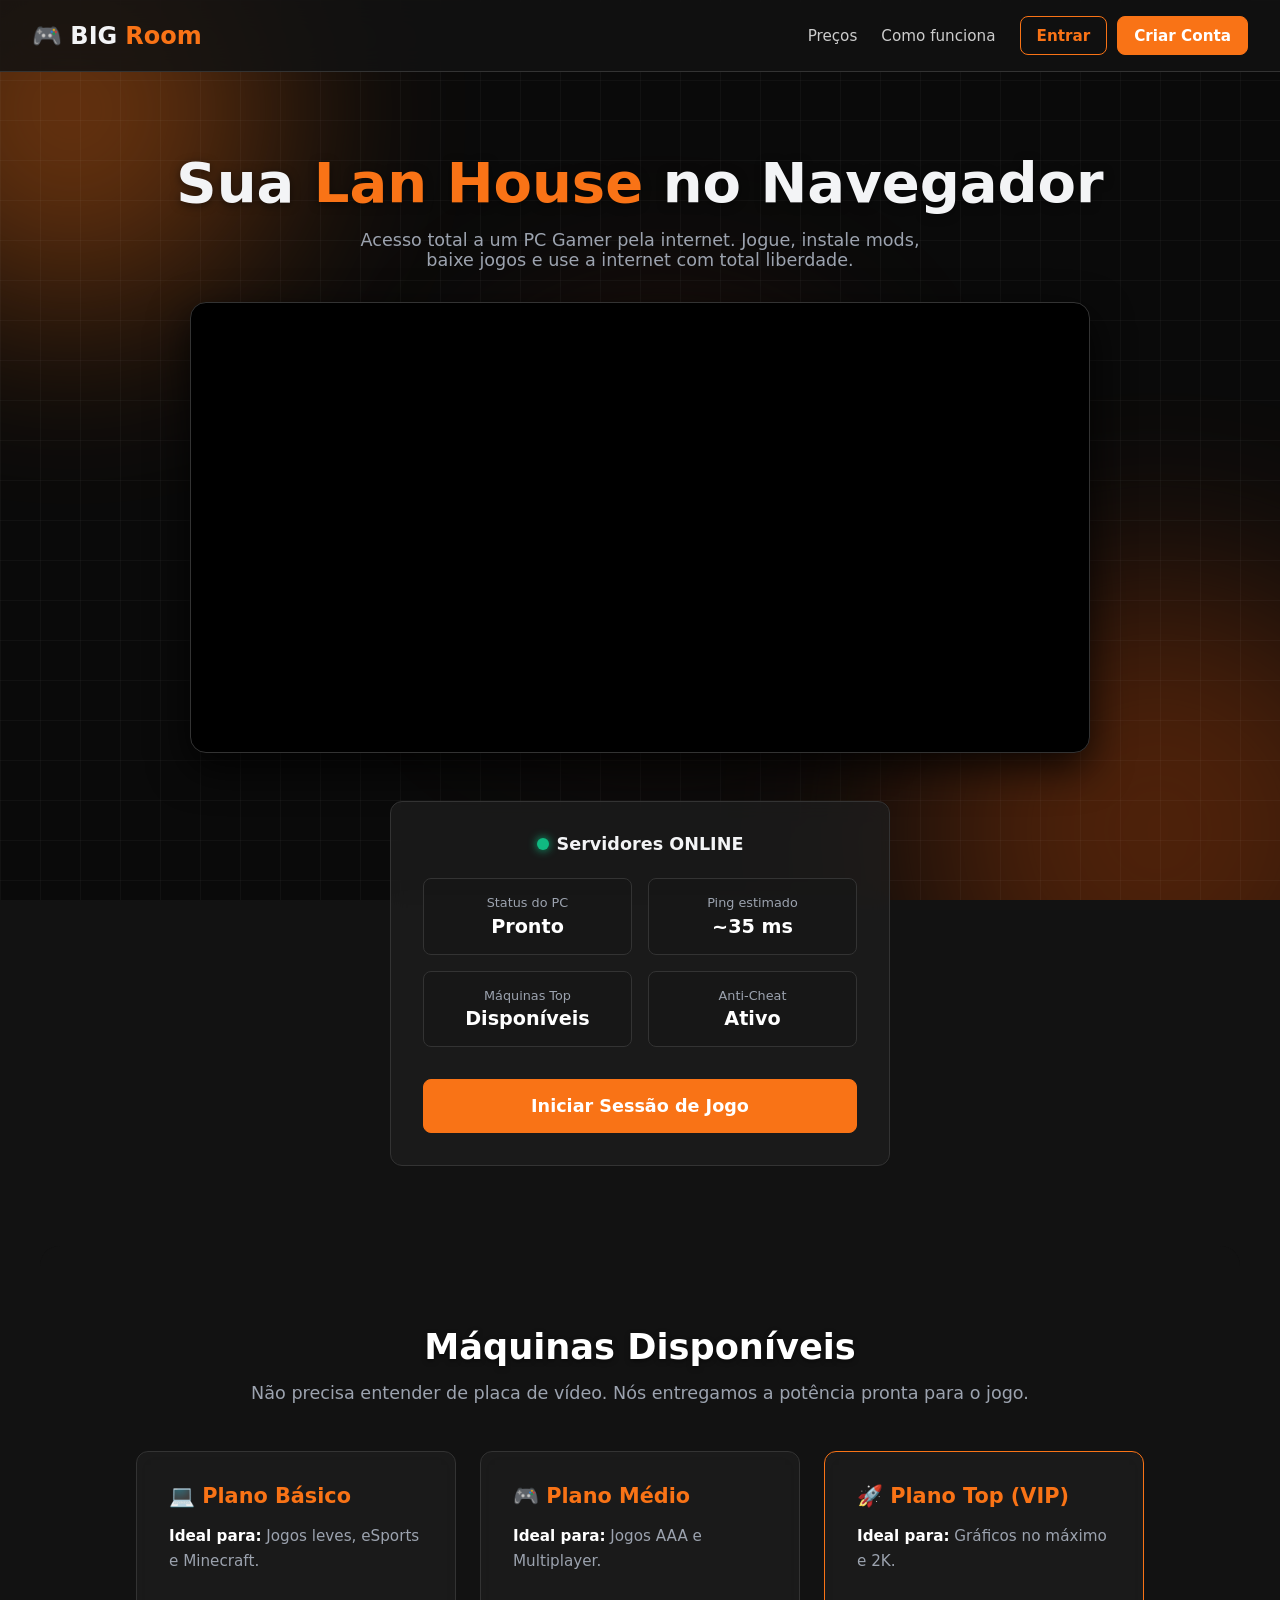
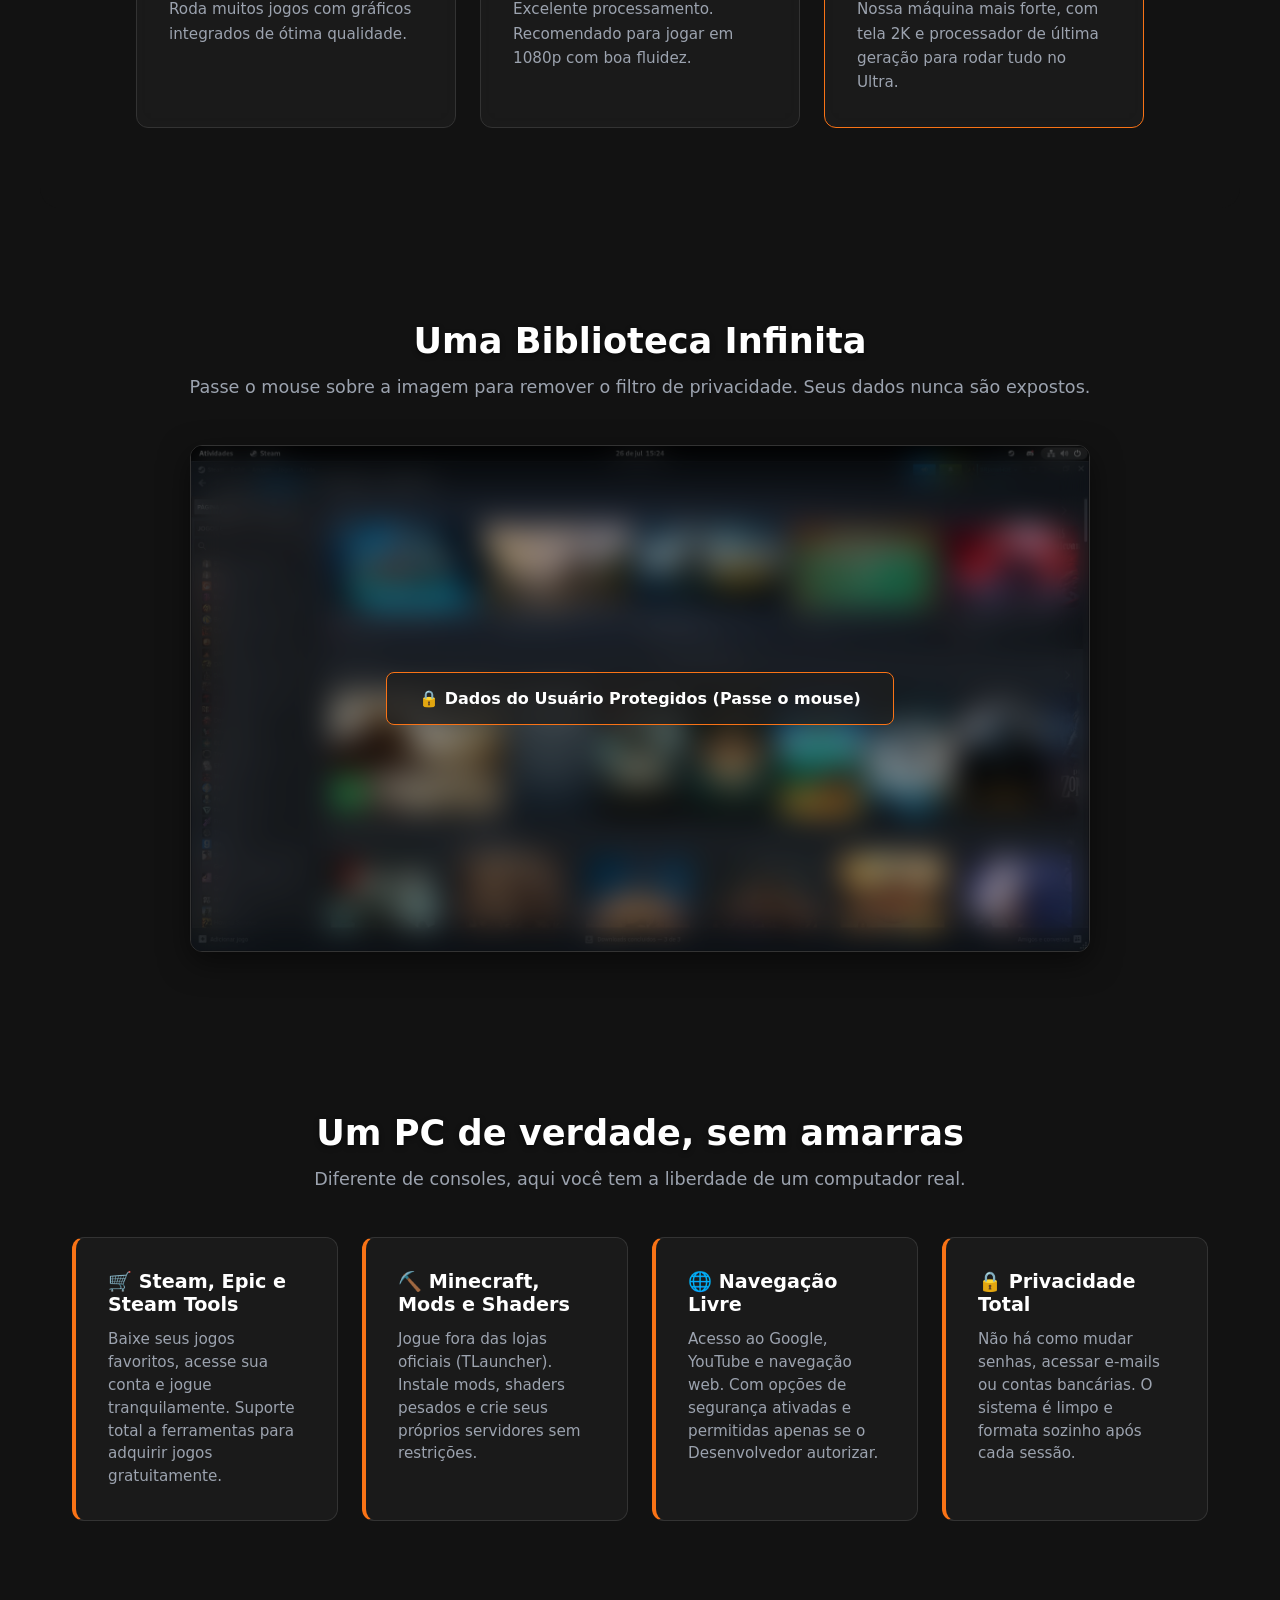
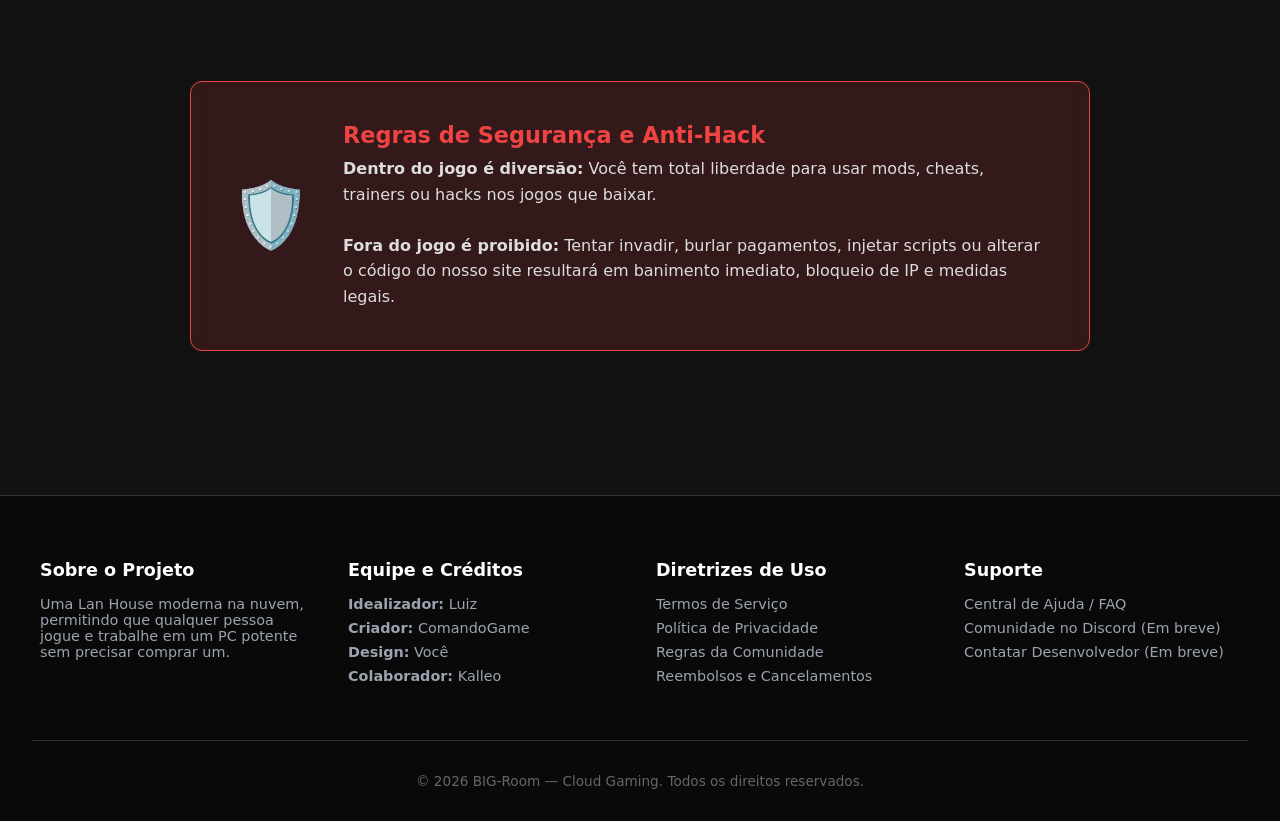
==== index.html @ e5b353c6 "Update fingerprint script and improve comments Updated the public key in the fingerprint script and " ====
<!DOCTYPE html>
<html lang="pt-BR">
<head>
  <meta charset="UTF-8" />
  <meta name="viewport" content="width=device-width, initial-scale=1.0" />
  <title>BIG-Room — Sua Lan House na Nuvem</title>
  <link rel="stylesheet" href="style.css" />
  
  <!-- SCRIPT DO FINGERPRINT (COLE SUA PUBLIC KEY AQUI) -->
  <script>
    const fpPromise = import('https://fpjscdn.net/v4/M9iggYeksMpBeVbRCwPX')
      .then(Fingerprint => Fingerprint.start());

    async function obterVisitorId() {
      try {
        const fp = await fpPromise;
        const result = await fp.get();
        return result.visitor_id;
      } catch (error) {
        return "Desconhecido";
      }
    }
  </script>
  
  <style>
    .hero { text-align: center; padding: 5rem 2rem 3rem; }
    .hero h1 { font-size: 3.5rem; margin-bottom: 1rem; line-height: 1.1; text-shadow: 0 2px 10px rgba(0,0,0,0.5); }
    .hero h1 span { color: var(--laranja); }
    .hero p { color: var(--texto-fraco); margin-bottom: 2rem; font-size: 1.1rem; max-width: 600px; margin-inline: auto; }
    .video-showcase { max-width: 900px; margin: 0 auto 3rem; border-radius: 16px; overflow: hidden; border: 1px solid var(--borda); box-shadow: 0 15px 40px rgba(0,0,0,0.8); position: relative; background: #000; }
    .video-showcase video { width: 100%; display: block; object-fit: cover; }
    .status-card { padding: 2rem; max-width: 500px; margin: 0 auto; }
    .status-row { display: flex; align-items: center; gap: .5rem; margin-bottom: 1.5rem; justify-content: center; font-size: 1.1rem; }
    .dot { width: 12px; height: 12px; border-radius: 50%; background: var(--verde); box-shadow: 0 0 10px var(--verde); animation: pulse 1.5s infinite; }
    @keyframes pulse { 0%,100% { opacity: 1; } 50% { opacity: .5; } }
    .status-grid { display: grid; grid-template-columns: 1fr 1fr; gap: 1rem; margin-bottom: 2rem; }
    .status-grid > div { background: rgba(22, 22, 22, 0.7); padding: 1rem; border-radius: 8px; text-align: center; border: 1px solid var(--borda); }
    .status-grid span { display: block; font-size: .8rem; color: var(--texto-fraco); margin-bottom: .3rem; }
    .status-grid strong { font-size: 1.2rem; color: #fff; }
    .status-card .btn-primary { width: 100%; padding: 1rem; font-size: 1.1rem; }
    .pcs-grid { display: flex; gap: 1.5rem; justify-content: center; flex-wrap: wrap; }
    .pc-card { padding: 2rem; width: 320px; text-align: left; transition: 0.3s; }
    .pc-card:hover { border-color: var(--laranja) !important; transform: translateY(-5px); }
    .pc-card h3 { color: var(--laranja); margin-bottom: 1rem; font-size: 1.3rem; }
    .pc-card p { font-size: 0.95rem; color: var(--texto-fraco); line-height: 1.6; }
    .pc-card strong { color: #fff; }
    .image-container { position: relative; max-width: 900px; margin: 0 auto; border-radius: 12px; overflow: hidden; border: 1px solid var(--borda); background: #000; box-shadow: 0 10px 30px rgba(0,0,0,0.5); }
    .image-container img { width: 100%; display: block; object-fit: cover; }
    .censor-blur { position: absolute; top: 0; left: 0; width: 100%; height: 100%; backdrop-filter: blur(15px); background: rgba(0,0,0,0.4); display: flex; align-items: center; justify-content: center; transition: 0.3s; cursor: crosshair; }
    .censor-blur:hover { backdrop-filter: blur(0px); background: rgba(0,0,0,0); opacity: 0; }
    .censor-text { background: var(--bg-card); padding: 1rem 2rem; border-radius: 8px; border: 1px solid var(--laranja); font-weight: bold; color: #fff; }
    .features-list { display: grid; grid-template-columns: repeat(auto-fit, minmax(250px, 1fr)); gap: 1.5rem; text-align: left; }
    .feature-item { padding: 2rem; border-left: 4px solid var(--laranja) !important; transition: 0.3s; }
    .feature-item:hover { background: rgba(45, 45, 45, 0.9) !important; transform: scale(1.02); }
    .feature-item h4 { margin-bottom: 0.8rem; color: #fff; font-size: 1.2rem; }
    .feature-item p { font-size: 0.95rem; color: var(--texto-fraco); line-height: 1.5; }
    .seguranca-box { background: rgba(239, 68, 68, 0.15) !important; border: 1px solid var(--vermelho) !important; padding: 2.5rem; max-width: 900px; margin: 0 auto; display: flex; align-items: center; gap: 2rem; text-align: left; }
    .seguranca-box h3 { color: var(--vermelho); margin-bottom: 0.5rem; font-size: 1.4rem; }
    .seguranca-box p { color: #ddd; font-size: 1rem; line-height: 1.6; }
    .tela-banido { position: fixed; inset: 0; background: #7f1d1d; z-index: 9999; display: none; flex-direction: column; align-items: center; justify-content: center; text-align: center; padding: 2rem; }
    .tela-banido h1 { font-size: 4rem; color: #fff; margin-bottom: 1rem; text-transform: uppercase; letter-spacing: 5px; }
    .tela-banido p { font-size: 1.2rem; color: #fca5a5; max-width: 600px; line-height: 1.6; }
    .btn-nav-login { background: transparent; border: 1px solid var(--laranja); color: var(--laranja); padding: 0.6rem 1rem; border-radius: 8px; font-weight: 600; cursor: pointer; transition: 0.2s; margin-right: 10px; font-size: 0.95rem; }
    .btn-nav-login:hover { background: rgba(249, 115, 22, 0.1); }
    .btn-nav-cadastro { background: var(--laranja); border: 1px solid var(--laranja); color: #fff; padding: 0.6rem 1rem; border-radius: 8px; font-weight: 600; cursor: pointer; transition: 0.2s; font-size: 0.95rem; }
    .btn-nav-cadastro:hover { background: #ea580c; }
    body { user-select: none; -webkit-user-drag: none; }
  </style>
</head>
<body>

  <div class="tela-banido" id="telaBanido">
      <h1>🚫 ACESSO NEGADO</h1>
      <p>Sua conta foi permanentemente suspensa por violar os Termos de Serviço do BIG-Room.</p>
      <p style="margin-top: 1rem; font-size: 0.9rem;">Seu endereço IP e Dispositivo foram registrados.</p>
  </div>

  <div class="bg-animation">
    <div class="orb orb-1"></div><div class="orb orb-2"></div><div class="orb orb-3"></div><div class="grid-overlay"></div>
  </div>

  <header class="navbar">
    <a href="index.html" class="logo">🎮 BIG<span>Room</span></a>
    <nav>
      <a href="precos.html">Preços</a>
      <a href="como-funciona.html">Como funciona</a>
      <div class="user-area">
        <div class="saldo" id="saldoDisplay" style="display: none;">Saldo: <strong>R$ 0,00</strong></div>
        <div id="botoesDeslogado" style="display: flex;">
          <button class="btn-nav-login" onclick="abrirModal('login')">Entrar</button>
          <button class="btn-nav-cadastro" onclick="abrirModal('cadastro')">Criar Conta</button>
        </div>
        <div id="perfilLogado" style="display:none; align-items:center; gap:10px;">
          <span style="color:var(--laranja); font-weight:bold;" id="nomeUsuario"></span>
          <button class="btn-outline" style="padding: 0.4rem 0.8rem; font-size: 0.8rem;" onclick="sair()">Sair</button>
        </div>
      </div>
    </nav>
  </header>

  <section class="hero">
    <h1>Sua <span>Lan House</span> no Navegador</h1>
    <p>Acesso total a um PC Gamer pela internet. Jogue, instale mods, baixe jogos e use a internet com total liberdade.</p>
    <div class="video-showcase">
      <video src="games_showcase_final.mp4" autoplay loop muted playsinline></video>
    </div>
    <div class="status-card">
      <div class="status-row"><span class="dot"></span><strong>Servidores ONLINE</strong></div>
      <div class="status-grid">
        <div><span>Status do PC</span><strong>Pronto</strong></div>
        <div><span>Ping estimado</span><strong>~35 ms</strong></div>
        <div><span>Máquinas Top</span><strong>Disponíveis</strong></div>
        <div><span>Anti-Cheat</span><strong>Ativo</strong></div>
      </div>
      <button class="btn-primary" onclick="window.location.href='precos.html'">Iniciar Sessão de Jogo</button>
    </div>
  </section>

  <section class="section" style="background: rgba(22, 22, 22, 0.4); border-radius: 20px; margin: 2rem auto; backdrop-filter: blur(5px);">
    <h2>Máquinas Disponíveis</h2>
    <p class="sub">Não precisa entender de placa de vídeo. Nós entregamos a potência pronta para o jogo.</p>
    <div class="pcs-grid">
      <div class="pc-card"><h3>💻 Plano Básico</h3><p><strong>Ideal para:</strong> Jogos leves, eSports e Minecraft.<br><br>Roda muitos jogos com gráficos integrados de ótima qualidade.</p></div>
      <div class="pc-card"><h3>🎮 Plano Médio</h3><p><strong>Ideal para:</strong> Jogos AAA e Multiplayer.<br><br>Excelente processamento. Recomendado para jogar em 1080p com boa fluidez.</p></div>
      <div class="pc-card" style="border-color: var(--laranja);"><h3>🚀 Plano Top (VIP)</h3><p><strong>Ideal para:</strong> Gráficos no máximo e 2K.<br><br>Nossa máquina mais forte, com tela 2K e processador de última geração para rodar tudo no Ultra.</p></div>
    </div>
  </section>

  <section class="section">
    <h2>Uma Biblioteca Infinita</h2>
    <p class="sub">Passe o mouse sobre a imagem para remover o filtro de privacidade. Seus dados nunca são expostos.</p>
    <div class="image-container">
      <img src="steam-jogos.jpg" alt="Biblioteca de Jogos">
      <div class="censor-blur"><div class="censor-text">🔒 Dados do Usuário Protegidos (Passe o mouse)</div></div>
    </div>
  </section>

  <section class="section">
    <h2>Um PC de verdade, sem amarras</h2>
    <p class="sub">Diferente de consoles, aqui você tem a liberdade de um computador real.</p>
    <div class="features-list">
      <div class="feature-item"><h4>🛒 Steam, Epic e Steam Tools</h4><p>Baixe seus jogos favoritos, acesse sua conta e jogue tranquilamente. Suporte total a ferramentas para adquirir jogos gratuitamente.</p></div>
      <div class="feature-item"><h4>⛏️ Minecraft, Mods e Shaders</h4><p>Jogue fora das lojas oficiais (TLauncher). Instale mods, shaders pesados e crie seus próprios servidores sem restrições.</p></div>
      <div class="feature-item"><h4>🌐 Navegação Livre</h4><p>Acesso ao Google, YouTube e navegação web. Com opções de segurança ativadas e permitidas apenas se o Desenvolvedor autorizar.</p></div>
      <div class="feature-item"><h4>🔒 Privacidade Total</h4><p>Não há como mudar senhas, acessar e-mails ou contas bancárias. O sistema é limpo e formata sozinho após cada sessão.</p></div>
    </div>
  </section>

  <section class="section">
    <div class="seguranca-box">
      <div style="font-size: 4rem;">🛡️</div>
      <div>
        <h3>Regras de Segurança e Anti-Hack</h3>
        <p><strong>Dentro do jogo é diversão:</strong> Você tem total liberdade para usar mods, cheats, trainers ou hacks nos jogos que baixar.<br><br><strong>Fora do jogo é proibido:</strong> Tentar invadir, burlar pagamentos, injetar scripts ou alterar o código do nosso site resultará em banimento imediato, bloqueio de IP e medidas legais.</p>
      </div>
    </div>
  </section>

  <footer>
    <div class="footer-grid">
      <div class="footer-col"><h4>Sobre o Projeto</h4><p>Uma Lan House moderna na nuvem, permitindo que qualquer pessoa jogue e trabalhe em um PC potente sem precisar comprar um.</p></div>
      <div class="footer-col"><h4>Equipe e Créditos</h4><p><strong>Idealizador:</strong> Luiz</p><p><strong>Criador:</strong> ComandoGame</p><p><strong>Design:</strong> Você</p><p><strong>Colaborador:</strong> Kalleo</p></div>
      <div class="footer-col"><h4>Diretrizes de Uso</h4><a href="termos.html">Termos de Serviço</a><a href="privacidade.html">Política de Privacidade</a><a href="regras.html">Regras da Comunidade</a><a href="reembolsos.html">Reembolsos e Cancelamentos</a></div>
      <div class="footer-col"><h4>Suporte</h4><a href="suporte.html">Central de Ajuda / FAQ</a><a href="#">Comunidade no Discord (Em breve)</a><a href="#">Contatar Desenvolvedor (Em breve)</a></div>
    </div>
    <div class="footer-bottom">© 2026 BIG-Room — Cloud Gaming. Todos os direitos reservados.</div>
  </footer>

  <div class="modal-bg" id="modalBg">
    <div class="modal">
      <button class="fechar" onclick="fecharModal()">✕</button>
      <h3 id="modalTitulo">Entrar</h3>
      <p id="modalSubtitulo">Acesse sua conta para continuar.</p>
      <form onsubmit="fazerLogin(event)">
        <input type="text" id="inpNome" placeholder="Seu nome / Nick" style="display: none;" />
        <input type="email" id="inpEmail" placeholder="E-mail (Gmail, Hotmail...)" required />
        <input type="password" id="inpSenha" placeholder="Senha" required />
        <button type="submit" class="btn-primary" id="btnSubmitLogin" style="width:100%; margin-top: 1rem; display: flex; justify-content: center; align-items: center; gap: 10px;">
          <span id="btnLoginText">Entrar</span>
        </button>
      </form>
    </div>
  </div>

  <script>
    // --- PROTEÇÃO CONTRA CURIOSOS ---
    document.addEventListener('contextmenu', event => event.preventDefault());
    document.onkeydown = function(e) {
        if(e.keyCode == 123) return false; 
        if(e.ctrlKey && e.shiftKey && e.keyCode == 'I'.charCodeAt(0)) return false; 
        if(e.ctrlKey && e.shiftKey && e.keyCode == 'C'.charCodeAt(0)) return false; 
        if(e.ctrlKey && e.shiftKey && e.keyCode == 'J'.charCodeAt(0)) return false; 
        if(e.ctrlKey && e.keyCode == 'U'.charCodeAt(0)) return false; 
    };

    const API_URL = 'https://big-room-servidor.onrender.com';
    let modoModal = 'login';

    async function sincronizarSaldo() {
        const id = localStorage.getItem('bigroom_usuario_id');
        if (!id) return;
        try {
            const response = await fetch(`${API_URL}/api/saldo/${id}`);
            if (response.status === 403) {
                localStorage.clear();
                document.body.innerHTML = ''; 
                document.getElementById('telaBanido').style.display = 'flex';
                return;
            }
            if (response.ok) {
                const data = await response.json();
                localStorage.setItem('bigroom_saldo', data.saldo);
                localStorage.setItem('bigroom_tempo_restante', data.tempo_restante);
                atualizarInterface();
            }
        } catch (error) { }
    }

    window.onload = () => {
        fetch(`${API_URL}/api/saldo/1`).catch(()=>{}); 
        sincronizarSaldo();
        setInterval(sincronizarSaldo, 5000);
    }

    function abrirModal(modo) {
        modoModal = modo;
        document.getElementById('modalBg').classList.add('ativo');
        if (modo === 'cadastro') {
            document.getElementById('modalTitulo').innerText = "Criar Conta";
            document.getElementById('modalSubtitulo').innerText = "Preencha seus dados para começar.";
            document.getElementById('inpNome').style.display = 'block';
            document.getElementById('inpNome').required = true;
            document.getElementById('btnLoginText').innerText = "Cadastrar";
        } else {
            document.getElementById('modalTitulo').innerText = "Entrar";
            document.getElementById('modalSubtitulo').innerText = "Acesse sua conta para continuar.";
            document.getElementById('inpNome').style.display = 'none';
            document.getElementById('inpNome').required = false;
            document.getElementById('btnLoginText').innerText = "Entrar";
        }
    }

    function fecharModal() { document.getElementById('modalBg').classList.remove('ativo'); }
    
    async function fazerLogin(e) {
      e.preventDefault();
      const btn = document.getElementById('btnSubmitLogin');
      const btnText = document.getElementById('btnLoginText');
      btn.disabled = true;
      btnText.innerText = "Verificando segurança...";
      
      const nome = document.getElementById('inpNome').value;
      const email = document.getElementById('inpEmail').value;
      const senha = document.getElementById('inpSenha').value;
      
      // Pega o Visitor ID do dispositivo
      const visitorId = await obterVisitorId();

      try {
        let url = modoModal === 'cadastro' ? '/api/cadastro' : '/api/login';
        let bodyData = modoModal === 'cadastro' 
            ? { nome, email, senha, visitorId } 
            : { email, senha, visitorId };

        let response = await fetch(`${API_URL}${url}`, {
            method: 'POST',
            headers: { 'Content-Type': 'application/json' },
            body: JSON.stringify(bodyData)
        });

        let data = await response.json();

        if (response.ok) {
            alert(data.mensagem + " Bem-vindo(a)!");
            localStorage.setItem('bigroom_usuario_id', data.usuario.id);
            localStorage.setItem('bigroom_usuario', data.usuario.nome);
            localStorage.setItem('bigroom_codigo_conta', data.usuario.codigo_conta || '');
            localStorage.setItem('bigroom_saldo', data.usuario.saldo);
            localStorage.setItem('bigroom_tempo_restante', data.usuario.tempo_restante || 0);
            
            atualizarInterface(); 
            fecharModal();
        } else {
            alert("Erro: " + data.erro);
        }
      } catch (error) {
        alert("O servidor demorou muito para responder. Recarregue a página.");
      } finally {
        btn.disabled = false;
        btnText.innerText = modoModal === 'cadastro' ? "Cadastrar" : "Entrar";
      }
    }

    function sair() {
      localStorage.clear();
      atualizarInterface();
    }

    function atualizarInterface() {
      const nome = localStorage.getItem('bigroom_usuario');
      const saldo = parseFloat(localStorage.getItem('bigroom_saldo') || '0');
      
      if (nome) {
        document.getElementById('botoesDeslogado').style.display = 'none';
        document.getElementById('perfilLogado').style.display = 'flex';
        document.getElementById('saldoDisplay').style.display = 'block';
        document.getElementById('nomeUsuario').innerText = nome;
        document.getElementById('saldoDisplay').innerHTML = `Saldo: <strong>R$ ${saldo.toFixed(2)}</strong>`;
      } else {
        document.getElementById('botoesDeslogado').style.display = 'flex';
        document.getElementById('perfilLogado').style.display = 'none';
        document.getElementById('saldoDisplay').style.display = 'none';
      }
    }

    atualizarInterface();
  </script>
</body>
</html>
---- style.css ----
* { margin: 0; padding: 0; box-sizing: border-box; font-family: system-ui, sans-serif; }
:root {
  --laranja: #f97316; --laranja-esc: #ea580c;
  --bg: #121212; --bg-card: rgba(30, 30, 30, 0.75);
  --borda: #333333; --texto: #f3f4f6; --texto-fraco: #9ca3af;
  --verde: #10b981; --vermelho: #ef4444;
}
body { background: var(--bg); color: var(--texto); overflow-x: hidden; position: relative; }

/* FUNDO ANIMADO */
.bg-animation { position: fixed; top: 0; left: 0; width: 100vw; height: 100vh; z-index: -1; overflow: hidden; background: #0a0a0a; pointer-events: none; }
.orb { position: absolute; border-radius: 50%; filter: blur(100px); opacity: 0.4; animation: float 20s infinite alternate ease-in-out; }
.orb-1 { background: #f97316; width: 400px; height: 400px; top: -10%; left: -10%; animation-duration: 25s; }
.orb-2 { background: #ea580c; width: 500px; height: 500px; bottom: -20%; right: -10%; animation-delay: -5s; animation-duration: 30s; opacity: 0.3; }
.orb-3 { background: #7c2d12; width: 300px; height: 300px; top: 40%; left: 40%; animation-duration: 22s; opacity: 0.5; }
@keyframes float { 0% { transform: translate(0, 0) scale(1); } 50% { transform: translate(50px, 30px) scale(1.1); } 100% { transform: translate(-30px, 60px) scale(0.9); } }
.grid-overlay { position: absolute; inset: 0; background-image: linear-gradient(rgba(255, 255, 255, 0.03) 1px, transparent 1px), linear-gradient(90deg, rgba(255, 255, 255, 0.03) 1px, transparent 1px); background-size: 40px 40px; }

/* NAVBAR E PERFIL */
.navbar { display: flex; justify-content: space-between; align-items: center; padding: 1rem 2rem; background: rgba(18,18,18,.85); position: sticky; top: 0; z-index: 50; backdrop-filter: blur(15px); border-bottom: 1px solid var(--borda); }
.logo { font-size: 1.5rem; font-weight: bold; text-decoration: none; color: var(--texto); display: flex; align-items: center; gap: 8px; }
.logo span { color: var(--laranja); }
.navbar nav { display: flex; align-items: center; gap: 1.5rem; }
.navbar nav a { color: #ccc; text-decoration: none; font-size: .95rem; transition: 0.2s; }
.navbar nav a:hover { color: var(--laranja); }
.user-area { display: flex; align-items: center; gap: 1rem; }
.saldo { background: rgba(45,45,45,0.9); padding: 0.4rem 0.8rem; border-radius: 6px; font-size: 0.9rem; border: 1px solid var(--borda); display: none; }
.saldo strong { color: var(--verde); }

/* BOTÕES */
.btn-primary, .btn-outline { padding: .6rem 1.2rem; border-radius: 8px; text-decoration: none; font-weight: 600; transition: .2s; cursor: pointer; border: 1px solid transparent; font-size: .95rem; }
.btn-primary { background: var(--laranja); color: #fff; border-color: var(--laranja); }
.btn-primary:hover { background: var(--laranja-esc); box-shadow: 0 0 15px rgba(249, 115, 22, 0.5); }
.btn-outline { border-color: var(--laranja); color: var(--laranja); background: transparent; backdrop-filter: blur(5px); }
.btn-outline:hover { background: var(--laranja); color: #fff; }

/* CLASSES GERAIS E GLASSMORPHISM */
.section { padding: 5rem 2rem; max-width: 1200px; margin: 0 auto; text-align: center; }
.section h2 { font-size: 2.2rem; margin-bottom: 1rem; color: #fff; text-shadow: 0 2px 5px rgba(0,0,0,0.5); }
.section p.sub { color: var(--texto-fraco); margin-bottom: 3rem; font-size: 1.1rem; }
.pc-card, .card, .feature-item, .status-card, .page-content, .modal, .seguranca-box, .resumo-box, .passo-item { background: var(--bg-card) !important; backdrop-filter: blur(10px); border: 1px solid var(--borda); border-radius: 12px; }

/* MODAL */
.modal-bg { display: none; position: fixed; inset: 0; background: rgba(0,0,0,.85); z-index: 100; align-items: center; justify-content: center; padding: 1rem; backdrop-filter: blur(5px); }
.modal-bg.ativo { display: flex; }
.modal { border: 1px solid var(--laranja) !important; padding: 2.5rem 2rem; width: 100%; max-width: 400px; position: relative; text-align: center; }
.modal h3 { margin-bottom: 0.5rem; font-size: 1.5rem; color: #fff; }
.modal p { color: var(--texto-fraco); margin-bottom: 1.5rem; font-size: 0.9rem; }
.modal input { width: 100%; padding: .8rem; margin-bottom: .8rem; border-radius: 8px; border: 1px solid var(--borda); background: rgba(22, 22, 22, 0.8); color: #fff; }
.modal input:focus { outline: none; border-color: var(--laranja); }
.fechar { position: absolute; top: 1rem; right: 1rem; background: none; border: none; color: #888; font-size: 1.2rem; cursor: pointer; }

/* FOOTER */
footer { background: rgba(10, 10, 10, 0.95); border-top: 1px solid var(--borda); padding: 4rem 2rem 2rem; margin-top: 4rem; backdrop-filter: blur(10px); }
.footer-grid { display: grid; grid-template-columns: repeat(auto-fit, minmax(200px, 1fr)); gap: 2rem; max-width: 1200px; margin: 0 auto; text-align: left; }
.footer-col h4 { color: #fff; margin-bottom: 1rem; font-size: 1.1rem; }
.footer-col p, .footer-col a { color: var(--texto-fraco); font-size: 0.9rem; text-decoration: none; display: block; margin-bottom: 0.5rem; transition: 0.2s; }
.footer-col a:hover { color: var(--laranja); }
.footer-bottom { text-align: center; margin-top: 3rem; padding-top: 2rem; border-top: 1px solid var(--borda); color: #666; font-size: 0.85rem; }

/* PÁGINAS DE TEXTO */
.page-content { max-width: 800px; margin: 4rem auto; padding: 3rem; line-height: 1.8; text-align: left; }
.page-content h1 { color: var(--laranja); margin-bottom: 2rem; text-align: center; font-size: 2.2rem; }
.page-content p, .page-content li { color: var(--texto-fraco); margin-bottom: 1rem; font-size: 1.05rem; }
.page-content strong { color: #fff; }
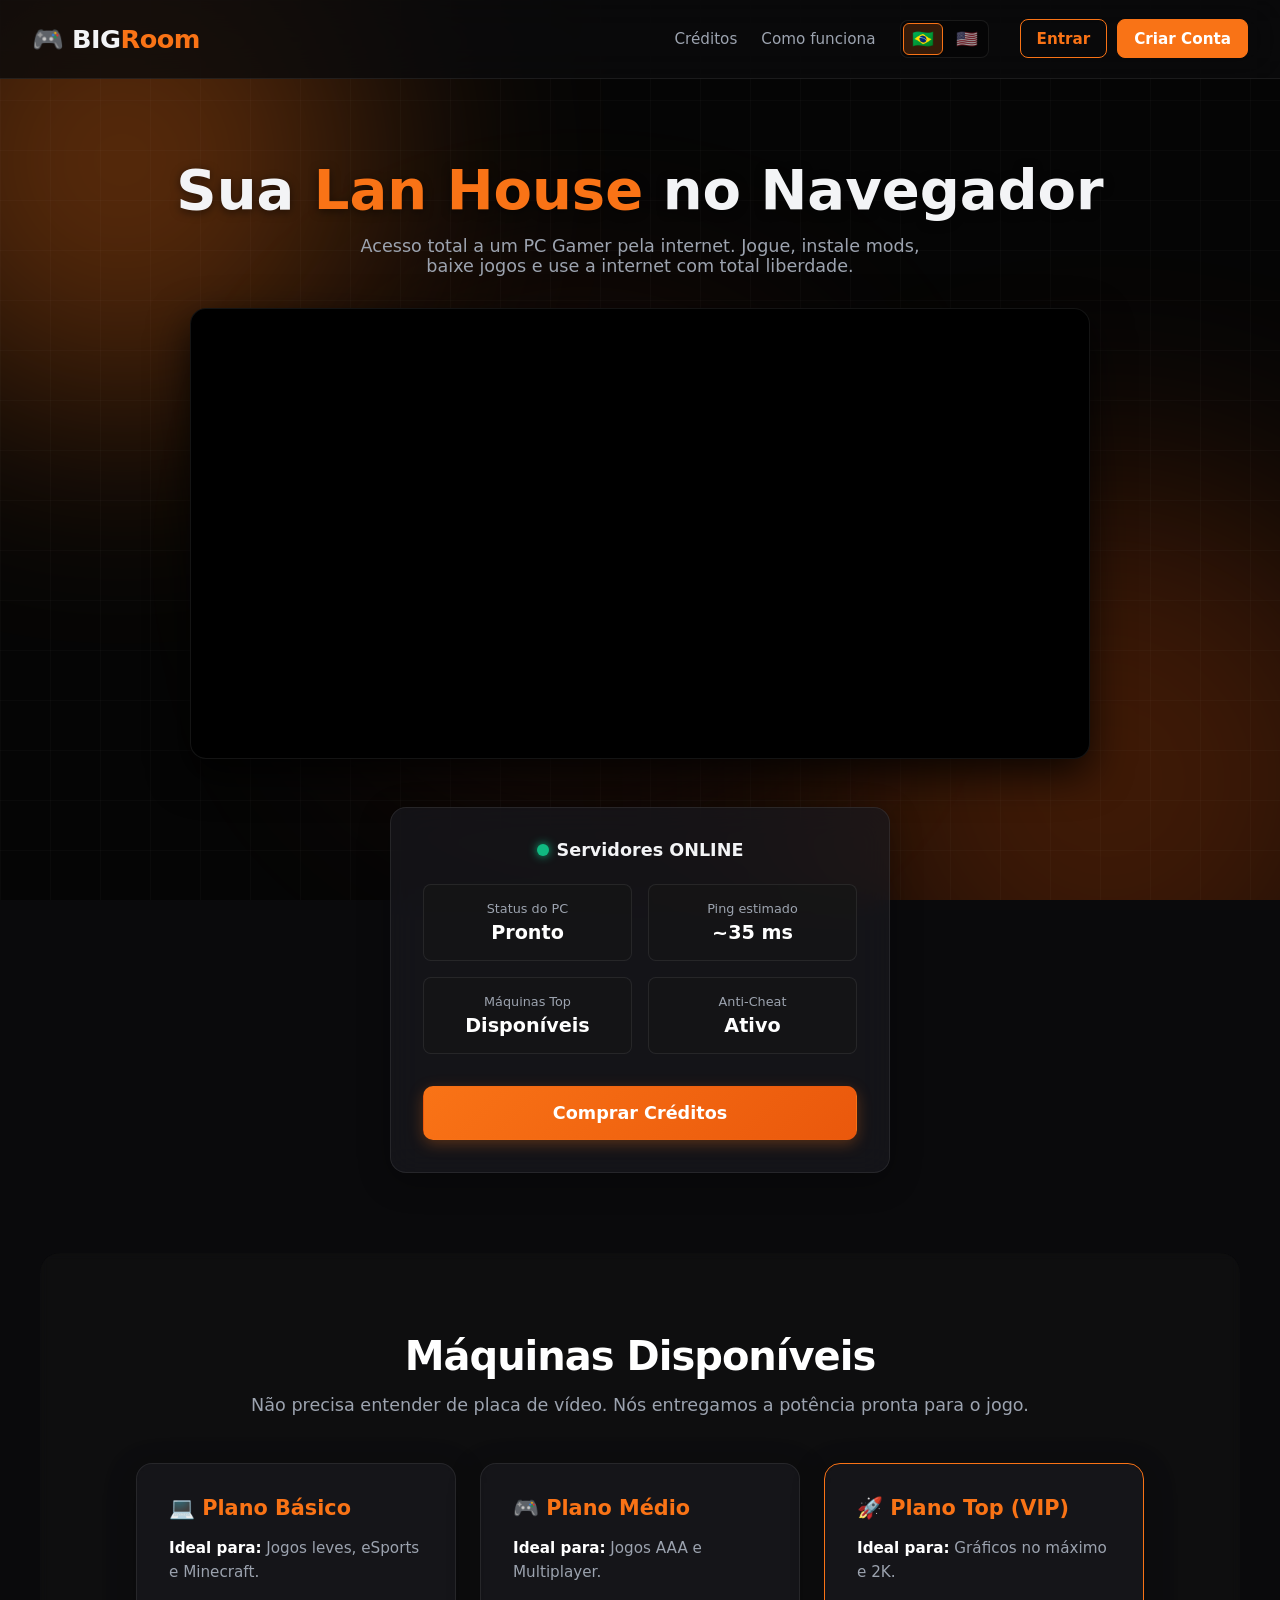
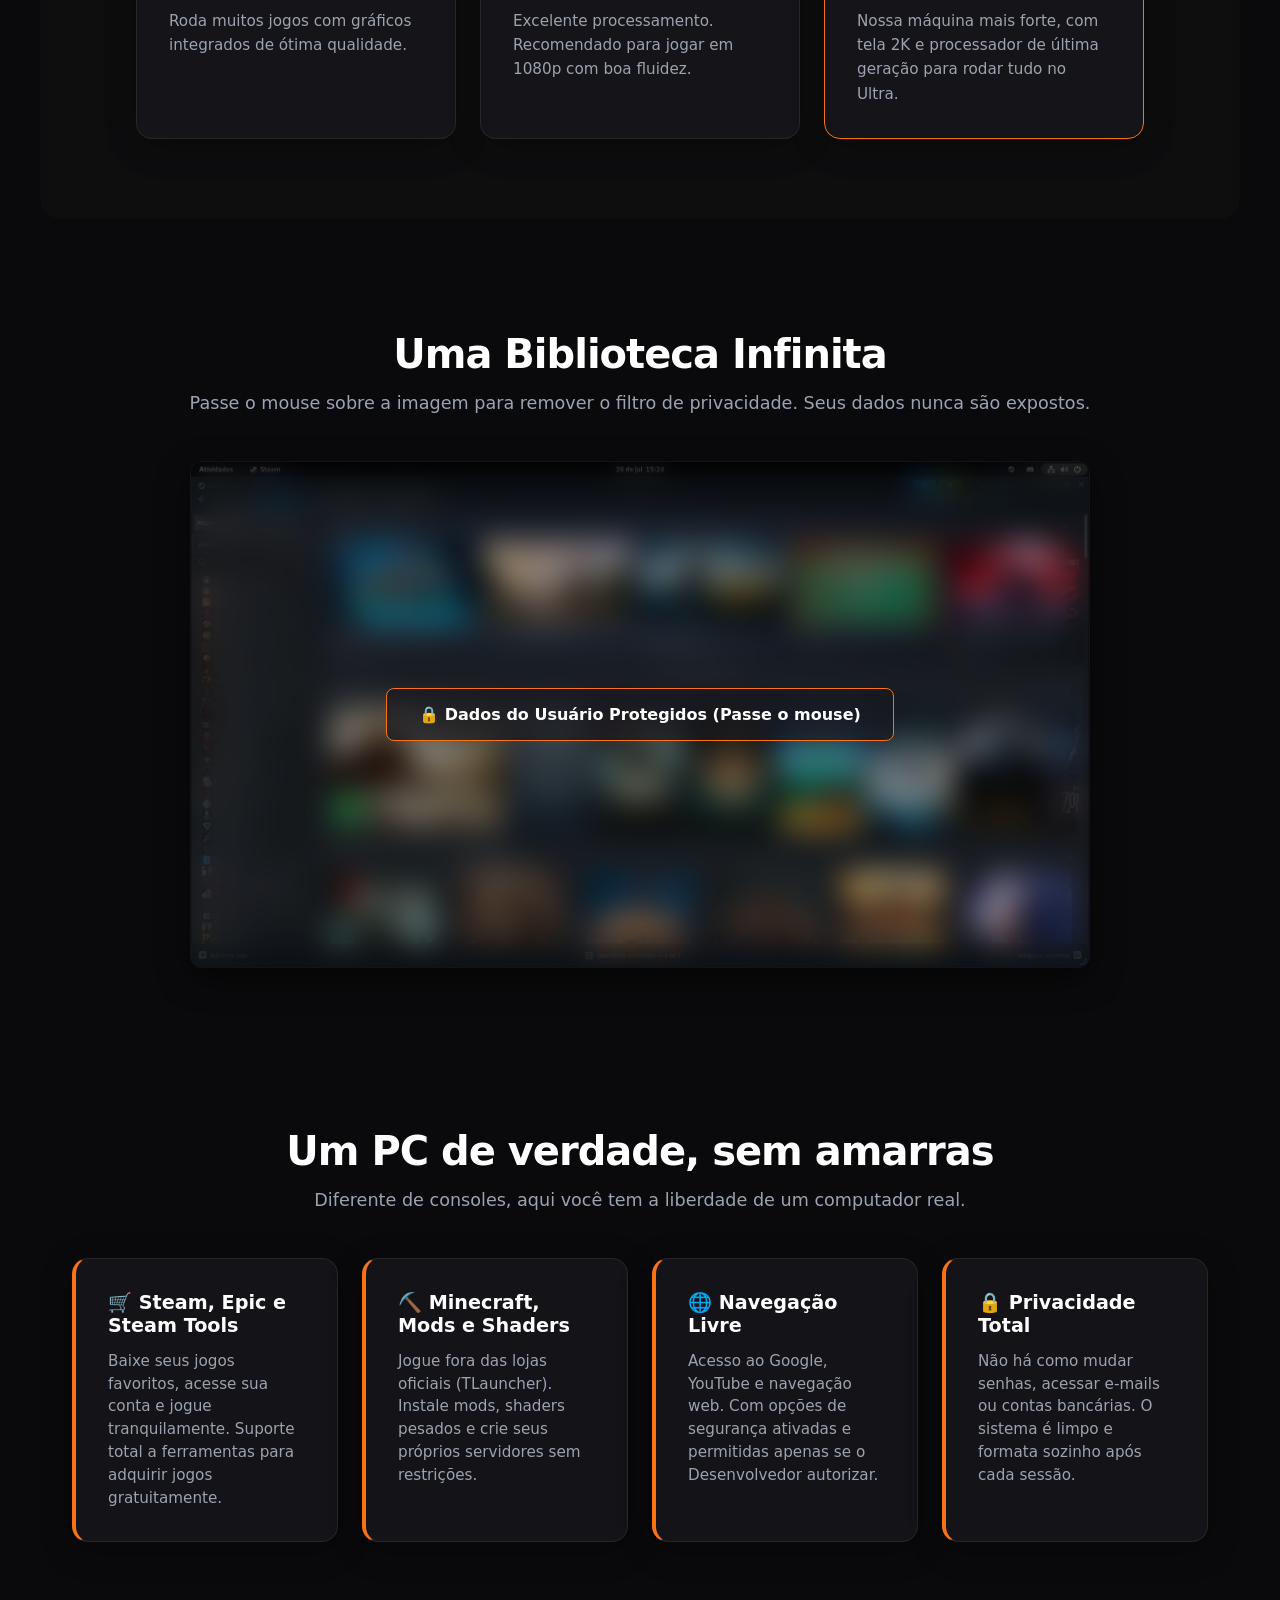
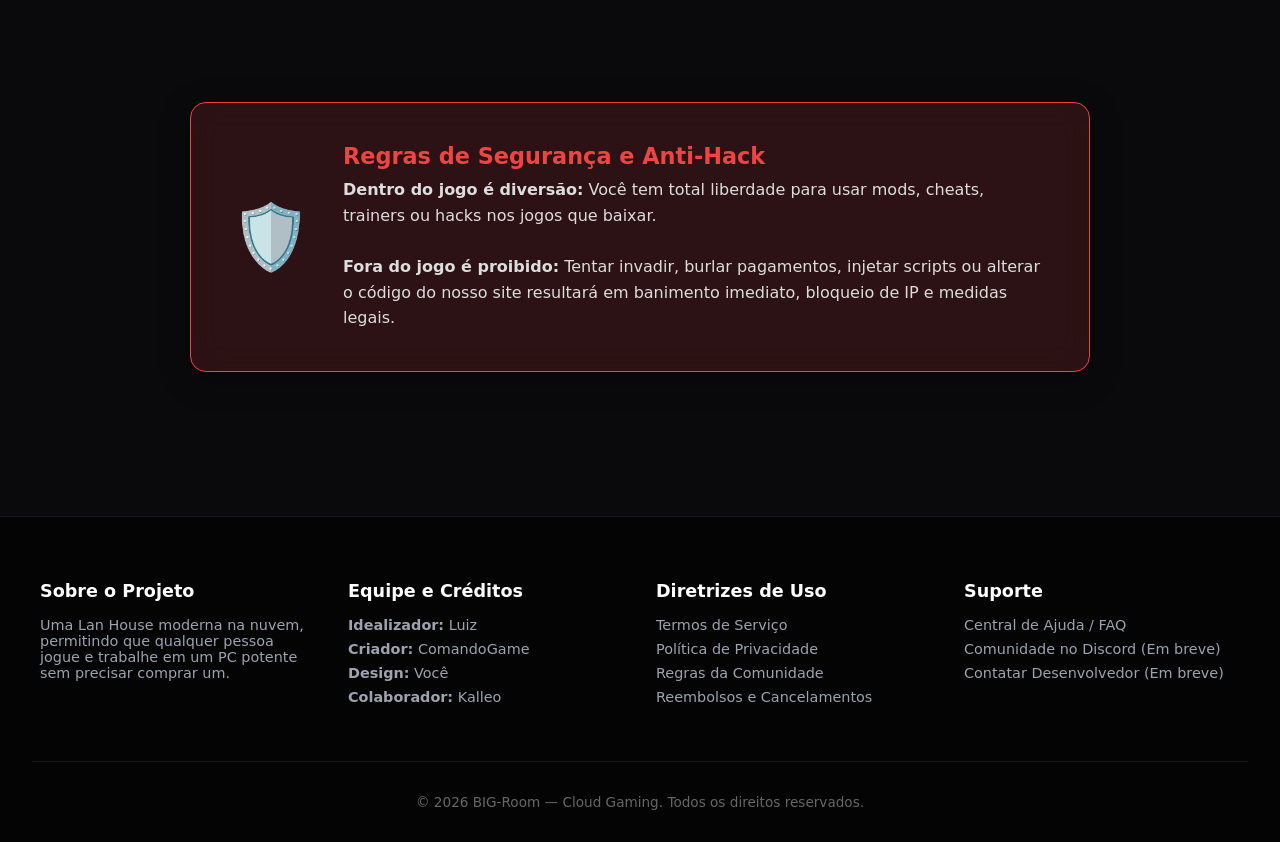
==== commit 4e672429: "Integrate Google Translate and modify fingerprint script Added Google Translate functionality and up" ====
--- a/index.html
+++ b/index.html
@@ -6,7 +6,7 @@
   <title>BIG-Room — Sua Lan House na Nuvem</title>
   <link rel="stylesheet" href="style.css" />
   
-  <!-- SCRIPT DO FINGERPRINT (COLE SUA PUBLIC KEY AQUI) -->
+  <!-- SCRIPT DO FINGERPRINT -->
   <script>
     const fpPromise = import('https://fpjscdn.net/v4/M9iggYeksMpBeVbRCwPX')
       .then(Fingerprint => Fingerprint.start());
@@ -21,6 +21,37 @@
       }
     }
   </script>
+
+  <!-- SCRIPT DO TRADUTOR DO GOOGLE (INVISÍVEL) -->
+  <div id="google_translate_element" style="display:none;"></div>
+  <script type="text/javascript">
+    function googleTranslateElementInit() {
+      new google.translate.TranslateElement({
+        pageLanguage: 'pt',
+        includedLanguages: 'en',
+        autoDisplay: false
+      }, 'google_translate_element');
+    }
+
+    function mudarIdioma(idioma) {
+      const select = document.querySelector('.goog-te-combo');
+      if (select) {
+        select.value = idioma;
+        select.dispatchEvent(new Event('change'));
+        // Salva a escolha no localStorage
+        localStorage.setItem('bigroom_lingua', idioma);
+      }
+    }
+
+    // Verifica se o usuário já tinha escolhido inglês antes de recarregar
+    window.onload = function() {
+      const linguaSalva = localStorage.getItem('bigroom_lingua');
+      if (linguaSalva) {
+        setTimeout(() => mudarIdioma(linguaSalva), 1000);
+      }
+    }
+  </script>
+  <script type="text/javascript" src="//translate.google.com/translate_a/element.js?cb=googleTranslateElementInit"></script>
   
   <style>
     .hero { text-align: center; padding: 5rem 2rem 3rem; }
@@ -65,6 +96,15 @@
     .btn-nav-cadastro { background: var(--laranja); border: 1px solid var(--laranja); color: #fff; padding: 0.6rem 1rem; border-radius: 8px; font-weight: 600; cursor: pointer; transition: 0.2s; font-size: 0.95rem; }
     .btn-nav-cadastro:hover { background: #ea580c; }
     body { user-select: none; -webkit-user-drag: none; }
+    
+    /* ESTILOS DO TRADUTOR */
+    .tradutor { display: flex; align-items: center; gap: 5px; margin-right: 15px; border: 1px solid var(--borda); border-radius: 8px; padding: 2px; background: rgba(0,0,0,0.3); }
+    .btn-idioma { background: transparent; border: none; color: #fff; padding: 5px 8px; border-radius: 6px; cursor: pointer; font-size: 1.1rem; transition: 0.2s; opacity: 0.6; }
+    .btn-idioma:hover { opacity: 1; background: rgba(255,255,255,0.1); }
+    .btn-idioma.ativo { opacity: 1; background: rgba(249, 115, 22, 0.2); border: 1px solid var(--laranja); }
+    /* Esconde a barra feia do Google Translate */
+    .goog-te-banner-frame.skiptranslate { display: none !important; }
+    body { top: 0px !important; }
   </style>
 </head>
 <body>
@@ -82,9 +122,16 @@
   <header class="navbar">
     <a href="index.html" class="logo">🎮 BIG<span>Room</span></a>
     <nav>
-      <a href="precos.html">Preços</a>
+      <a href="precos.html">Créditos</a>
       <a href="como-funciona.html">Como funciona</a>
+      
       <div class="user-area">
+        <!-- BOTÕES DE TRADUÇÃO -->
+        <div class="tradutor">
+            <button class="btn-idioma ativo" id="btn-pt" onclick="mudarIdioma('pt')" title="Português">🇧🇷</button>
+            <button class="btn-idioma" id="btn-en" onclick="mudarIdioma('en')" title="English">🇺🇸</button>
+        </div>
+
         <div class="saldo" id="saldoDisplay" style="display: none;">Saldo: <strong>R$ 0,00</strong></div>
         <div id="botoesDeslogado" style="display: flex;">
           <button class="btn-nav-login" onclick="abrirModal('login')">Entrar</button>
@@ -112,10 +159,11 @@
         <div><span>Máquinas Top</span><strong>Disponíveis</strong></div>
         <div><span>Anti-Cheat</span><strong>Ativo</strong></div>
       </div>
-      <button class="btn-primary" onclick="window.location.href='precos.html'">Iniciar Sessão de Jogo</button>
-    </div>
-  </section>
-
+      <button class="btn-primary" onclick="window.location.href='precos.html'">Comprar Créditos</button>
+    </div>
+  </section>
+
+  <!-- Restante das Seções (Máquinas, Imagem, Features, Segurança) mantidos iguais -->
   <section class="section" style="background: rgba(22, 22, 22, 0.4); border-radius: 20px; margin: 2rem auto; backdrop-filter: blur(5px);">
     <h2>Máquinas Disponíveis</h2>
     <p class="sub">Não precisa entender de placa de vídeo. Nós entregamos a potência pronta para o jogo.</p>
@@ -253,7 +301,6 @@
       const email = document.getElementById('inpEmail').value;
       const senha = document.getElementById('inpSenha').value;
       
-      // Pega o Visitor ID do dispositivo
       const visitorId = await obterVisitorId();
 
       try {
--- a/style.css
+++ b/style.css
@@ -1,65 +1,70 @@
-* { margin: 0; padding: 0; box-sizing: border-box; font-family: system-ui, sans-serif; }
+* { margin: 0; padding: 0; box-sizing: border-box; font-family: 'Inter', system-ui, sans-serif; }
 :root {
   --laranja: #f97316; --laranja-esc: #ea580c;
-  --bg: #121212; --bg-card: rgba(30, 30, 30, 0.75);
-  --borda: #333333; --texto: #f3f4f6; --texto-fraco: #9ca3af;
+  --bg: #0a0a0c; --bg-card: rgba(25, 25, 30, 0.7);
+  --borda: rgba(255, 255, 255, 0.08); 
+  --texto: #f3f4f6; --texto-fraco: #9ca3af;
   --verde: #10b981; --vermelho: #ef4444;
 }
 body { background: var(--bg); color: var(--texto); overflow-x: hidden; position: relative; }
 
-/* FUNDO ANIMADO */
-.bg-animation { position: fixed; top: 0; left: 0; width: 100vw; height: 100vh; z-index: -1; overflow: hidden; background: #0a0a0a; pointer-events: none; }
-.orb { position: absolute; border-radius: 50%; filter: blur(100px); opacity: 0.4; animation: float 20s infinite alternate ease-in-out; }
-.orb-1 { background: #f97316; width: 400px; height: 400px; top: -10%; left: -10%; animation-duration: 25s; }
-.orb-2 { background: #ea580c; width: 500px; height: 500px; bottom: -20%; right: -10%; animation-delay: -5s; animation-duration: 30s; opacity: 0.3; }
-.orb-3 { background: #7c2d12; width: 300px; height: 300px; top: 40%; left: 40%; animation-duration: 22s; opacity: 0.5; }
-@keyframes float { 0% { transform: translate(0, 0) scale(1); } 50% { transform: translate(50px, 30px) scale(1.1); } 100% { transform: translate(-30px, 60px) scale(0.9); } }
-.grid-overlay { position: absolute; inset: 0; background-image: linear-gradient(rgba(255, 255, 255, 0.03) 1px, transparent 1px), linear-gradient(90deg, rgba(255, 255, 255, 0.03) 1px, transparent 1px); background-size: 40px 40px; }
+/* FUNDO ANIMADO MELHORADO */
+.bg-animation { position: fixed; top: 0; left: 0; width: 100vw; height: 100vh; z-index: -1; overflow: hidden; background: #050505; pointer-events: none; }
+.orb { position: absolute; border-radius: 50%; filter: blur(120px); opacity: 0.35; animation: float 25s infinite alternate ease-in-out; }
+.orb-1 { background: #f97316; width: 500px; height: 500px; top: -10%; left: -10%; }
+.orb-2 { background: #ea580c; width: 600px; height: 600px; bottom: -20%; right: -10%; animation-delay: -5s; opacity: 0.25; }
+.orb-3 { background: #7c2d12; width: 400px; height: 400px; top: 40%; left: 30%; animation-duration: 20s; opacity: 0.4; }
+@keyframes float { 0% { transform: translate(0, 0) scale(1); } 50% { transform: translate(60px, 40px) scale(1.1); } 100% { transform: translate(-40px, 80px) scale(0.9); } }
+.grid-overlay { position: absolute; inset: 0; background-image: linear-gradient(rgba(255, 255, 255, 0.02) 1px, transparent 1px), linear-gradient(90deg, rgba(255, 255, 255, 0.02) 1px, transparent 1px); background-size: 50px 50px; }
 
-/* NAVBAR E PERFIL */
-.navbar { display: flex; justify-content: space-between; align-items: center; padding: 1rem 2rem; background: rgba(18,18,18,.85); position: sticky; top: 0; z-index: 50; backdrop-filter: blur(15px); border-bottom: 1px solid var(--borda); }
-.logo { font-size: 1.5rem; font-weight: bold; text-decoration: none; color: var(--texto); display: flex; align-items: center; gap: 8px; }
+/* NAVBAR */
+.navbar { display: flex; justify-content: space-between; align-items: center; padding: 1.2rem 2rem; background: rgba(10,10,12,.8); position: sticky; top: 0; z-index: 50; backdrop-filter: blur(20px); border-bottom: 1px solid var(--borda); }
+.logo { font-size: 1.6rem; font-weight: 800; text-decoration: none; color: var(--texto); letter-spacing: -0.5px; }
 .logo span { color: var(--laranja); }
 .navbar nav { display: flex; align-items: center; gap: 1.5rem; }
-.navbar nav a { color: #ccc; text-decoration: none; font-size: .95rem; transition: 0.2s; }
+.navbar nav a { color: var(--texto-fraco); text-decoration: none; font-size: .95rem; font-weight: 500; transition: 0.2s; }
 .navbar nav a:hover { color: var(--laranja); }
 .user-area { display: flex; align-items: center; gap: 1rem; }
-.saldo { background: rgba(45,45,45,0.9); padding: 0.4rem 0.8rem; border-radius: 6px; font-size: 0.9rem; border: 1px solid var(--borda); display: none; }
+.saldo { background: rgba(255,255,255,0.05); padding: 0.5rem 1rem; border-radius: 10px; font-size: 0.9rem; border: 1px solid var(--borda); display: none; font-weight: 600; }
 .saldo strong { color: var(--verde); }
 
-/* BOTÕES */
-.btn-primary, .btn-outline { padding: .6rem 1.2rem; border-radius: 8px; text-decoration: none; font-weight: 600; transition: .2s; cursor: pointer; border: 1px solid transparent; font-size: .95rem; }
-.btn-primary { background: var(--laranja); color: #fff; border-color: var(--laranja); }
-.btn-primary:hover { background: var(--laranja-esc); box-shadow: 0 0 15px rgba(249, 115, 22, 0.5); }
-.btn-outline { border-color: var(--laranja); color: var(--laranja); background: transparent; backdrop-filter: blur(5px); }
-.btn-outline:hover { background: var(--laranja); color: #fff; }
+/* BOTÕES MODERNOS */
+.btn-primary, .btn-outline { padding: .7rem 1.5rem; border-radius: 10px; text-decoration: none; font-weight: 600; transition: all 0.3s ease; cursor: pointer; border: 1px solid transparent; font-size: .95rem; }
+.btn-primary { background: linear-gradient(135deg, var(--laranja), var(--laranja-esc)); color: #fff; box-shadow: 0 4px 15px rgba(249, 115, 22, 0.3); }
+.btn-primary:hover { transform: translateY(-2px); box-shadow: 0 6px 20px rgba(249, 115, 22, 0.5); }
+.btn-outline { border-color: var(--laranja); color: var(--laranja); background: transparent; }
+.btn-outline:hover { background: rgba(249, 115, 22, 0.1); transform: translateY(-2px); }
 
-/* CLASSES GERAIS E GLASSMORPHISM */
-.section { padding: 5rem 2rem; max-width: 1200px; margin: 0 auto; text-align: center; }
-.section h2 { font-size: 2.2rem; margin-bottom: 1rem; color: #fff; text-shadow: 0 2px 5px rgba(0,0,0,0.5); }
+/* CARDS (Glassmorphism) */
+.pc-card, .card, .feature-item, .status-card, .page-content, .modal, .seguranca-box, .resumo-box, .passo-item, .metrica-card { 
+    background: var(--bg-card) !important; 
+    backdrop-filter: blur(16px); 
+    -webkit-backdrop-filter: blur(16px);
+    border: 1px solid var(--borda); 
+    border-radius: 16px;
+    box-shadow: 0 8px 32px rgba(0, 0, 0, 0.3);
+}
+
+/* SEÇÕES */
+.section { padding: 5rem 2rem; max-width: 1200px; margin: 0 auto; text-align: center; position: relative; z-index: 1; }
+.section h2 { font-size: 2.5rem; margin-bottom: 1rem; color: #fff; letter-spacing: -1px; }
 .section p.sub { color: var(--texto-fraco); margin-bottom: 3rem; font-size: 1.1rem; }
-.pc-card, .card, .feature-item, .status-card, .page-content, .modal, .seguranca-box, .resumo-box, .passo-item { background: var(--bg-card) !important; backdrop-filter: blur(10px); border: 1px solid var(--borda); border-radius: 12px; }
 
 /* MODAL */
-.modal-bg { display: none; position: fixed; inset: 0; background: rgba(0,0,0,.85); z-index: 100; align-items: center; justify-content: center; padding: 1rem; backdrop-filter: blur(5px); }
+.modal-bg { display: none; position: fixed; inset: 0; background: rgba(0,0,0,.85); z-index: 100; align-items: center; justify-content: center; padding: 1rem; backdrop-filter: blur(8px); }
 .modal-bg.ativo { display: flex; }
-.modal { border: 1px solid var(--laranja) !important; padding: 2.5rem 2rem; width: 100%; max-width: 400px; position: relative; text-align: center; }
-.modal h3 { margin-bottom: 0.5rem; font-size: 1.5rem; color: #fff; }
+.modal { border: 1px solid rgba(255,255,255,0.1) !important; padding: 2.5rem 2rem; width: 100%; max-width: 400px; position: relative; text-align: center; }
+.modal h3 { margin-bottom: 0.5rem; font-size: 1.6rem; color: #fff; font-weight: 800; }
 .modal p { color: var(--texto-fraco); margin-bottom: 1.5rem; font-size: 0.9rem; }
-.modal input { width: 100%; padding: .8rem; margin-bottom: .8rem; border-radius: 8px; border: 1px solid var(--borda); background: rgba(22, 22, 22, 0.8); color: #fff; }
-.modal input:focus { outline: none; border-color: var(--laranja); }
-.fechar { position: absolute; top: 1rem; right: 1rem; background: none; border: none; color: #888; font-size: 1.2rem; cursor: pointer; }
+.modal input { width: 100%; padding: .9rem; margin-bottom: .8rem; border-radius: 10px; border: 1px solid var(--borda); background: rgba(0,0,0,0.5); color: #fff; font-size: .95rem; transition: 0.2s; }
+.modal input:focus { outline: none; border-color: var(--laranja); box-shadow: 0 0 0 3px rgba(249, 115, 22, 0.2); }
+.fechar { position: absolute; top: 1rem; right: 1rem; background: none; border: none; color: #888; font-size: 1.2rem; cursor: pointer; transition: 0.2s; }
+.fechar:hover { color: #fff; }
 
 /* FOOTER */
-footer { background: rgba(10, 10, 10, 0.95); border-top: 1px solid var(--borda); padding: 4rem 2rem 2rem; margin-top: 4rem; backdrop-filter: blur(10px); }
+footer { background: rgba(5, 5, 5, 0.95); border-top: 1px solid var(--borda); padding: 4rem 2rem 2rem; margin-top: 4rem; backdrop-filter: blur(20px); position: relative; z-index: 1; }
 .footer-grid { display: grid; grid-template-columns: repeat(auto-fit, minmax(200px, 1fr)); gap: 2rem; max-width: 1200px; margin: 0 auto; text-align: left; }
 .footer-col h4 { color: #fff; margin-bottom: 1rem; font-size: 1.1rem; }
 .footer-col p, .footer-col a { color: var(--texto-fraco); font-size: 0.9rem; text-decoration: none; display: block; margin-bottom: 0.5rem; transition: 0.2s; }
 .footer-col a:hover { color: var(--laranja); }
 .footer-bottom { text-align: center; margin-top: 3rem; padding-top: 2rem; border-top: 1px solid var(--borda); color: #666; font-size: 0.85rem; }
-
-/* PÁGINAS DE TEXTO */
-.page-content { max-width: 800px; margin: 4rem auto; padding: 3rem; line-height: 1.8; text-align: left; }
-.page-content h1 { color: var(--laranja); margin-bottom: 2rem; text-align: center; font-size: 2.2rem; }
-.page-content p, .page-content li { color: var(--texto-fraco); margin-bottom: 1rem; font-size: 1.05rem; }
-.page-content strong { color: #fff; }
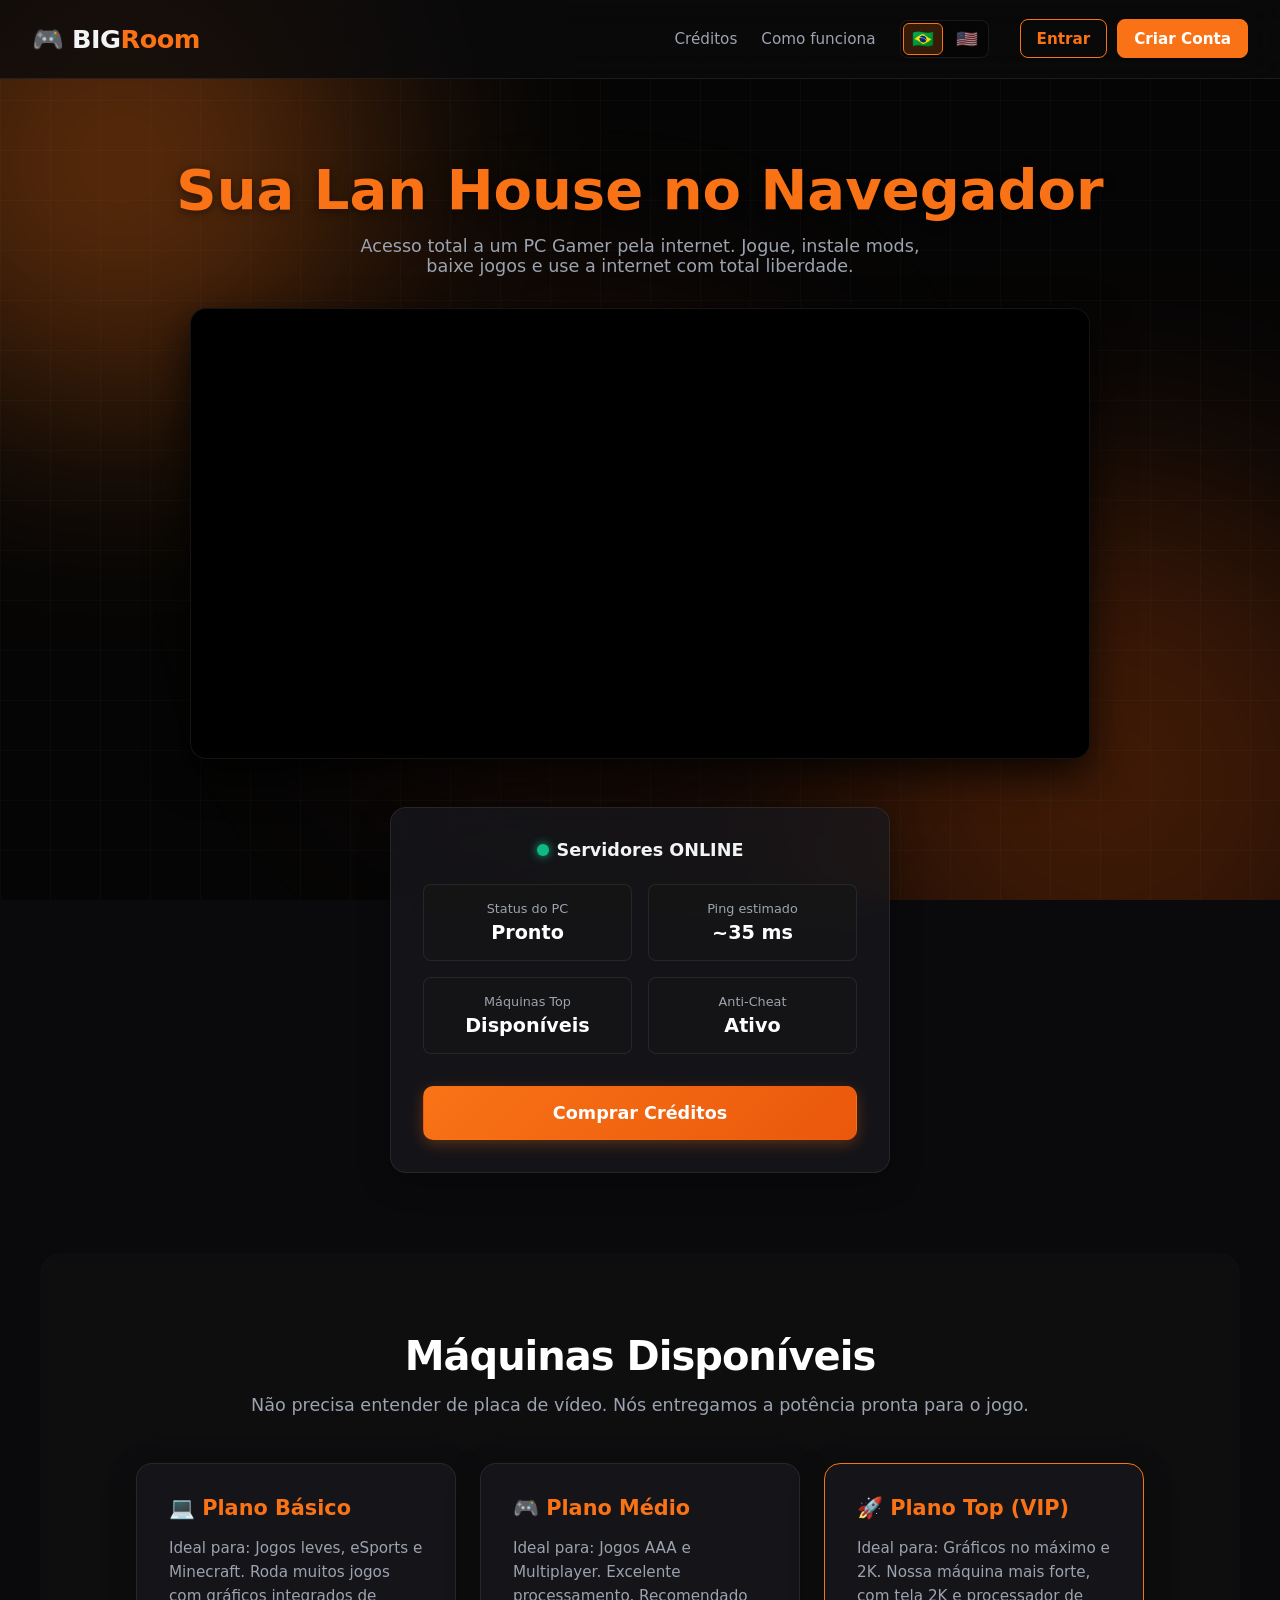
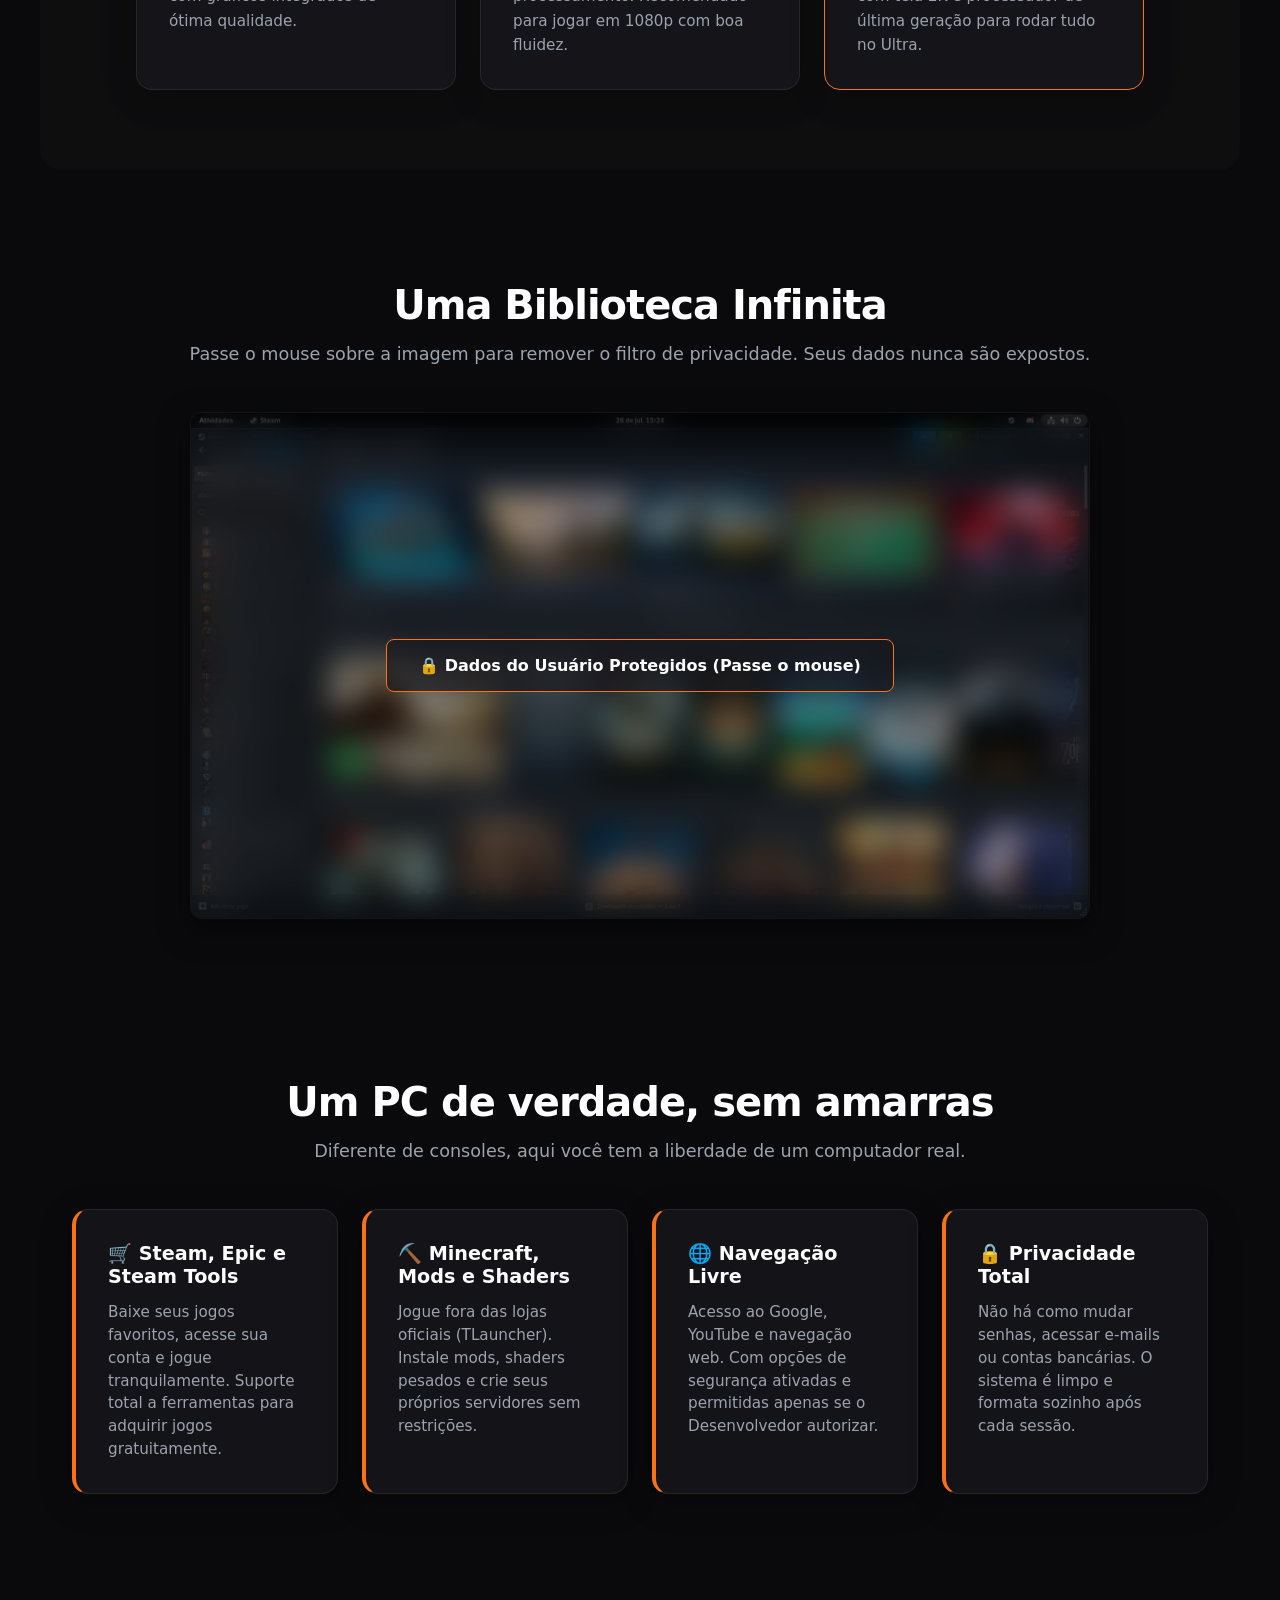
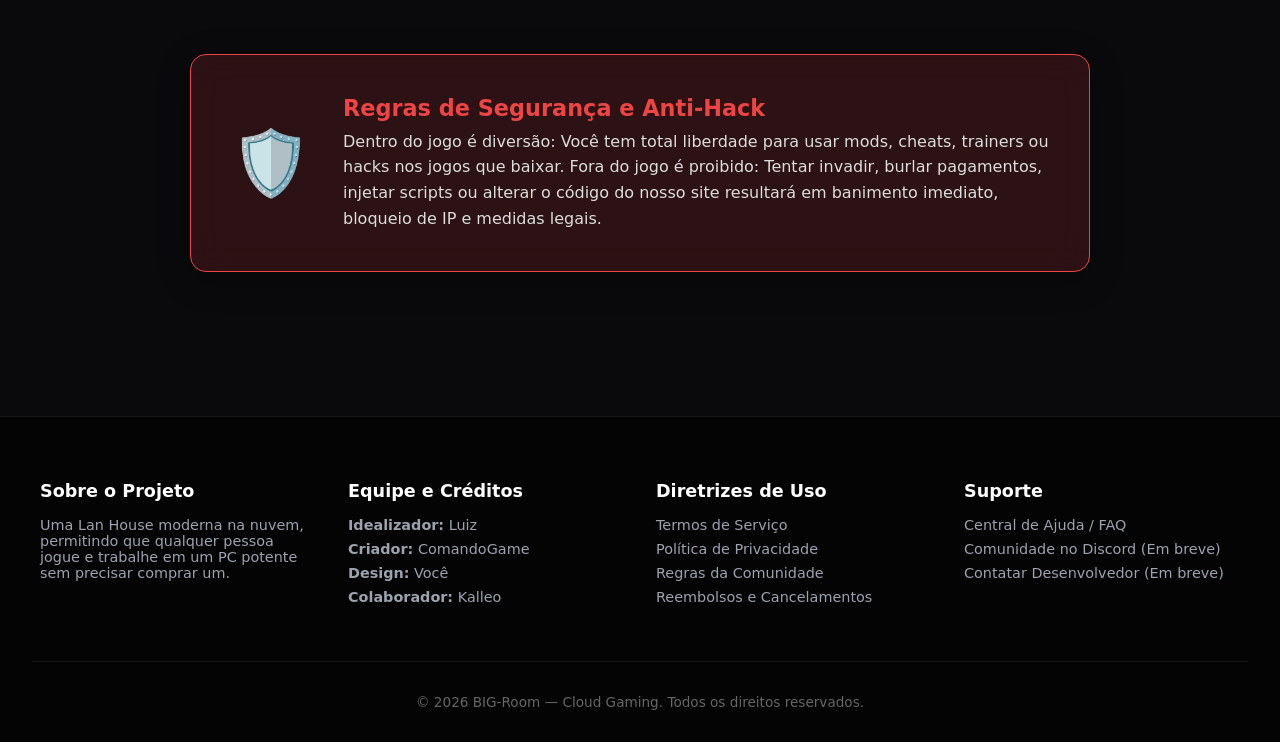
==== commit 9fa109f6: "Refactor translation handling and remove Google Translate Removed Google Translate script and relate" ====
--- a/index.html
+++ b/index.html
@@ -16,43 +16,10 @@
         const fp = await fpPromise;
         const result = await fp.get();
         return result.visitor_id;
-      } catch (error) {
-        return "Desconhecido";
-      }
+      } catch (error) { return "Desconhecido"; }
     }
   </script>
 
-  <!-- SCRIPT DO TRADUTOR DO GOOGLE (INVISÍVEL) -->
-  <div id="google_translate_element" style="display:none;"></div>
-  <script type="text/javascript">
-    function googleTranslateElementInit() {
-      new google.translate.TranslateElement({
-        pageLanguage: 'pt',
-        includedLanguages: 'en',
-        autoDisplay: false
-      }, 'google_translate_element');
-    }
-
-    function mudarIdioma(idioma) {
-      const select = document.querySelector('.goog-te-combo');
-      if (select) {
-        select.value = idioma;
-        select.dispatchEvent(new Event('change'));
-        // Salva a escolha no localStorage
-        localStorage.setItem('bigroom_lingua', idioma);
-      }
-    }
-
-    // Verifica se o usuário já tinha escolhido inglês antes de recarregar
-    window.onload = function() {
-      const linguaSalva = localStorage.getItem('bigroom_lingua');
-      if (linguaSalva) {
-        setTimeout(() => mudarIdioma(linguaSalva), 1000);
-      }
-    }
-  </script>
-  <script type="text/javascript" src="//translate.google.com/translate_a/element.js?cb=googleTranslateElementInit"></script>
-  
   <style>
     .hero { text-align: center; padding: 5rem 2rem 3rem; }
     .hero h1 { font-size: 3.5rem; margin-bottom: 1rem; line-height: 1.1; text-shadow: 0 2px 10px rgba(0,0,0,0.5); }
@@ -97,22 +64,19 @@
     .btn-nav-cadastro:hover { background: #ea580c; }
     body { user-select: none; -webkit-user-drag: none; }
     
-    /* ESTILOS DO TRADUTOR */
+    /* ESTILOS DO TRADUTOR CUSTOMIZADO */
     .tradutor { display: flex; align-items: center; gap: 5px; margin-right: 15px; border: 1px solid var(--borda); border-radius: 8px; padding: 2px; background: rgba(0,0,0,0.3); }
     .btn-idioma { background: transparent; border: none; color: #fff; padding: 5px 8px; border-radius: 6px; cursor: pointer; font-size: 1.1rem; transition: 0.2s; opacity: 0.6; }
     .btn-idioma:hover { opacity: 1; background: rgba(255,255,255,0.1); }
     .btn-idioma.ativo { opacity: 1; background: rgba(249, 115, 22, 0.2); border: 1px solid var(--laranja); }
-    /* Esconde a barra feia do Google Translate */
-    .goog-te-banner-frame.skiptranslate { display: none !important; }
-    body { top: 0px !important; }
   </style>
 </head>
 <body>
 
   <div class="tela-banido" id="telaBanido">
-      <h1>🚫 ACESSO NEGADO</h1>
-      <p>Sua conta foi permanentemente suspensa por violar os Termos de Serviço do BIG-Room.</p>
-      <p style="margin-top: 1rem; font-size: 0.9rem;">Seu endereço IP e Dispositivo foram registrados.</p>
+      <h1 data-i18n="ban_title">🚫 ACESSO NEGADO</h1>
+      <p data-i18n="ban_desc">Sua conta foi permanentemente suspensa por violar os Termos de Serviço do BIG-Room.</p>
+      <p style="margin-top: 1rem; font-size: 0.9rem;" data-i18n="ban_ip">Seu endereço IP e Dispositivo foram registrados.</p>
   </div>
 
   <div class="bg-animation">
@@ -122,75 +86,73 @@
   <header class="navbar">
     <a href="index.html" class="logo">🎮 BIG<span>Room</span></a>
     <nav>
-      <a href="precos.html">Créditos</a>
-      <a href="como-funciona.html">Como funciona</a>
+      <a href="precos.html" data-i18n="nav_credits">Créditos</a>
+      <a href="como-funciona.html" data-i18n="nav_how">Como funciona</a>
       
       <div class="user-area">
-        <!-- BOTÕES DE TRADUÇÃO -->
         <div class="tradutor">
-            <button class="btn-idioma ativo" id="btn-pt" onclick="mudarIdioma('pt')" title="Português">🇧🇷</button>
-            <button class="btn-idioma" id="btn-en" onclick="mudarIdioma('en')" title="English">🇺🇸</button>
+            <button class="btn-idioma ativo" id="btn-pt" onclick="traduzir('pt')" title="Português">🇧🇷</button>
+            <button class="btn-idioma" id="btn-en" onclick="traduzir('en')" title="English">🇺🇸</button>
         </div>
 
-        <div class="saldo" id="saldoDisplay" style="display: none;">Saldo: <strong>R$ 0,00</strong></div>
+        <div class="saldo" id="saldoDisplay" style="display: none;"><span data-i18n="nav_balance">Saldo</span>: <strong>R$ 0,00</strong></div>
         <div id="botoesDeslogado" style="display: flex;">
-          <button class="btn-nav-login" onclick="abrirModal('login')">Entrar</button>
-          <button class="btn-nav-cadastro" onclick="abrirModal('cadastro')">Criar Conta</button>
+          <button class="btn-nav-login" onclick="abrirModal('login')" data-i18n="nav_login">Entrar</button>
+          <button class="btn-nav-cadastro" onclick="abrirModal('cadastro')" data-i18n="nav_register">Criar Conta</button>
         </div>
         <div id="perfilLogado" style="display:none; align-items:center; gap:10px;">
           <span style="color:var(--laranja); font-weight:bold;" id="nomeUsuario"></span>
-          <button class="btn-outline" style="padding: 0.4rem 0.8rem; font-size: 0.8rem;" onclick="sair()">Sair</button>
+          <button class="btn-outline" style="padding: 0.4rem 0.8rem; font-size: 0.8rem;" onclick="sair()" data-i18n="nav_logout">Sair</button>
         </div>
       </div>
     </nav>
   </header>
 
   <section class="hero">
-    <h1>Sua <span>Lan House</span> no Navegador</h1>
-    <p>Acesso total a um PC Gamer pela internet. Jogue, instale mods, baixe jogos e use a internet com total liberdade.</p>
+    <h1><span data-i18n="hero_title_1">Sua</span> <span>Lan House</span> <span data-i18n="hero_title_2">no Navegador</span></h1>
+    <p data-i18n="hero_sub">Acesso total a um PC Gamer pela internet. Jogue, instale mods, baixe jogos e use a internet com total liberdade.</p>
     <div class="video-showcase">
       <video src="games_showcase_final.mp4" autoplay loop muted playsinline></video>
     </div>
     <div class="status-card">
-      <div class="status-row"><span class="dot"></span><strong>Servidores ONLINE</strong></div>
+      <div class="status-row"><span class="dot"></span><strong data-i18n="status_online">Servidores ONLINE</strong></div>
       <div class="status-grid">
-        <div><span>Status do PC</span><strong>Pronto</strong></div>
-        <div><span>Ping estimado</span><strong>~35 ms</strong></div>
-        <div><span>Máquinas Top</span><strong>Disponíveis</strong></div>
-        <div><span>Anti-Cheat</span><strong>Ativo</strong></div>
+        <div><span data-i18n="status_pc">Status do PC</span><strong data-i18n="status_ready">Pronto</strong></div>
+        <div><span data-i18n="status_ping">Ping estimado</span><strong>~35 ms</strong></div>
+        <div><span data-i18n="status_top">Máquinas Top</span><strong data-i18n="status_avail">Disponíveis</strong></div>
+        <div><span data-i18n="status_anti">Anti-Cheat</span><strong data-i18n="status_active">Ativo</strong></div>
       </div>
-      <button class="btn-primary" onclick="window.location.href='precos.html'">Comprar Créditos</button>
+      <button class="btn-primary" onclick="window.location.href='precos.html'" data-i18n="hero_btn">Comprar Créditos</button>
     </div>
   </section>
 
-  <!-- Restante das Seções (Máquinas, Imagem, Features, Segurança) mantidos iguais -->
   <section class="section" style="background: rgba(22, 22, 22, 0.4); border-radius: 20px; margin: 2rem auto; backdrop-filter: blur(5px);">
-    <h2>Máquinas Disponíveis</h2>
-    <p class="sub">Não precisa entender de placa de vídeo. Nós entregamos a potência pronta para o jogo.</p>
+    <h2 data-i18n="pcs_title">Máquinas Disponíveis</h2>
+    <p class="sub" data-i18n="pcs_sub">Não precisa entender de placa de vídeo. Nós entregamos a potência pronta para o jogo.</p>
     <div class="pcs-grid">
-      <div class="pc-card"><h3>💻 Plano Básico</h3><p><strong>Ideal para:</strong> Jogos leves, eSports e Minecraft.<br><br>Roda muitos jogos com gráficos integrados de ótima qualidade.</p></div>
-      <div class="pc-card"><h3>🎮 Plano Médio</h3><p><strong>Ideal para:</strong> Jogos AAA e Multiplayer.<br><br>Excelente processamento. Recomendado para jogar em 1080p com boa fluidez.</p></div>
-      <div class="pc-card" style="border-color: var(--laranja);"><h3>🚀 Plano Top (VIP)</h3><p><strong>Ideal para:</strong> Gráficos no máximo e 2K.<br><br>Nossa máquina mais forte, com tela 2K e processador de última geração para rodar tudo no Ultra.</p></div>
+      <div class="pc-card"><h3 data-i18n="pcs_basic">💻 Plano Básico</h3><p data-i18n="pcs_basic_desc">Ideal para: Jogos leves, eSports e Minecraft. Roda muitos jogos com gráficos integrados de ótima qualidade.</p></div>
+      <div class="pc-card"><h3 data-i18n="pcs_mid">🎮 Plano Médio</h3><p data-i18n="pcs_mid_desc">Ideal para: Jogos AAA e Multiplayer. Excelente processamento. Recomendado para jogar em 1080p com boa fluidez.</p></div>
+      <div class="pc-card" style="border-color: var(--laranja);"><h3 data-i18n="pcs_vip">🚀 Plano Top (VIP)</h3><p data-i18n="pcs_vip_desc">Ideal para: Gráficos no máximo e 2K. Nossa máquina mais forte, com tela 2K e processador de última geração para rodar tudo no Ultra.</p></div>
     </div>
   </section>
 
   <section class="section">
-    <h2>Uma Biblioteca Infinita</h2>
-    <p class="sub">Passe o mouse sobre a imagem para remover o filtro de privacidade. Seus dados nunca são expostos.</p>
+    <h2 data-i18n="lib_title">Uma Biblioteca Infinita</h2>
+    <p class="sub" data-i18n="lib_sub">Passe o mouse sobre a imagem para remover o filtro de privacidade. Seus dados nunca são expostos.</p>
     <div class="image-container">
       <img src="steam-jogos.jpg" alt="Biblioteca de Jogos">
-      <div class="censor-blur"><div class="censor-text">🔒 Dados do Usuário Protegidos (Passe o mouse)</div></div>
+      <div class="censor-blur"><div class="censor-text" data-i18n="lib_censor">🔒 Dados do Usuário Protegidos (Passe o mouse)</div></div>
     </div>
   </section>
 
   <section class="section">
-    <h2>Um PC de verdade, sem amarras</h2>
-    <p class="sub">Diferente de consoles, aqui você tem a liberdade de um computador real.</p>
+    <h2 data-i18n="feat_title">Um PC de verdade, sem amarras</h2>
+    <p class="sub" data-i18n="feat_sub">Diferente de consoles, aqui você tem a liberdade de um computador real.</p>
     <div class="features-list">
-      <div class="feature-item"><h4>🛒 Steam, Epic e Steam Tools</h4><p>Baixe seus jogos favoritos, acesse sua conta e jogue tranquilamente. Suporte total a ferramentas para adquirir jogos gratuitamente.</p></div>
-      <div class="feature-item"><h4>⛏️ Minecraft, Mods e Shaders</h4><p>Jogue fora das lojas oficiais (TLauncher). Instale mods, shaders pesados e crie seus próprios servidores sem restrições.</p></div>
-      <div class="feature-item"><h4>🌐 Navegação Livre</h4><p>Acesso ao Google, YouTube e navegação web. Com opções de segurança ativadas e permitidas apenas se o Desenvolvedor autorizar.</p></div>
-      <div class="feature-item"><h4>🔒 Privacidade Total</h4><p>Não há como mudar senhas, acessar e-mails ou contas bancárias. O sistema é limpo e formata sozinho após cada sessão.</p></div>
+      <div class="feature-item"><h4 data-i18n="feat_steam">🛒 Steam, Epic e Steam Tools</h4><p data-i18n="feat_steam_desc">Baixe seus jogos favoritos, acesse sua conta e jogue tranquilamente. Suporte total a ferramentas para adquirir jogos gratuitamente.</p></div>
+      <div class="feature-item"><h4 data-i18n="feat_mine">⛏️ Minecraft, Mods e Shaders</h4><p data-i18n="feat_mine_desc">Jogue fora das lojas oficiais (TLauncher). Instale mods, shaders pesados e crie seus próprios servidores sem restrições.</p></div>
+      <div class="feature-item"><h4 data-i18n="feat_web">🌐 Navegação Livre</h4><p data-i18n="feat_web_desc">Acesso ao Google, YouTube e navegação web. Com opções de segurança ativadas e permitidas apenas se o Desenvolvedor autorizar.</p></div>
+      <div class="feature-item"><h4 data-i18n="feat_priv">🔒 Privacidade Total</h4><p data-i18n="feat_priv_desc">Não há como mudar senhas, acessar e-mails ou contas bancárias. O sistema é limpo e formata sozinho após cada sessão.</p></div>
     </div>
   </section>
 
@@ -198,39 +160,111 @@
     <div class="seguranca-box">
       <div style="font-size: 4rem;">🛡️</div>
       <div>
-        <h3>Regras de Segurança e Anti-Hack</h3>
-        <p><strong>Dentro do jogo é diversão:</strong> Você tem total liberdade para usar mods, cheats, trainers ou hacks nos jogos que baixar.<br><br><strong>Fora do jogo é proibido:</strong> Tentar invadir, burlar pagamentos, injetar scripts ou alterar o código do nosso site resultará em banimento imediato, bloqueio de IP e medidas legais.</p>
+        <h3 data-i18n="sec_title">Regras de Segurança e Anti-Hack</h3>
+        <p data-i18n="sec_desc">Dentro do jogo é diversão: Você tem total liberdade para usar mods, cheats, trainers ou hacks nos jogos que baixar. Fora do jogo é proibido: Tentar invadir, burlar pagamentos, injetar scripts ou alterar o código do nosso site resultará em banimento imediato, bloqueio de IP e medidas legais.</p>
       </div>
     </div>
   </section>
 
   <footer>
     <div class="footer-grid">
-      <div class="footer-col"><h4>Sobre o Projeto</h4><p>Uma Lan House moderna na nuvem, permitindo que qualquer pessoa jogue e trabalhe em um PC potente sem precisar comprar um.</p></div>
-      <div class="footer-col"><h4>Equipe e Créditos</h4><p><strong>Idealizador:</strong> Luiz</p><p><strong>Criador:</strong> ComandoGame</p><p><strong>Design:</strong> Você</p><p><strong>Colaborador:</strong> Kalleo</p></div>
-      <div class="footer-col"><h4>Diretrizes de Uso</h4><a href="termos.html">Termos de Serviço</a><a href="privacidade.html">Política de Privacidade</a><a href="regras.html">Regras da Comunidade</a><a href="reembolsos.html">Reembolsos e Cancelamentos</a></div>
-      <div class="footer-col"><h4>Suporte</h4><a href="suporte.html">Central de Ajuda / FAQ</a><a href="#">Comunidade no Discord (Em breve)</a><a href="#">Contatar Desenvolvedor (Em breve)</a></div>
-    </div>
-    <div class="footer-bottom">© 2026 BIG-Room — Cloud Gaming. Todos os direitos reservados.</div>
+      <div class="footer-col"><h4 data-i18n="foot_about">Sobre o Projeto</h4><p data-i18n="foot_about_desc">Uma Lan House moderna na nuvem, permitindo que qualquer pessoa jogue e trabalhe em um PC potente sem precisar comprar um.</p></div>
+      <div class="footer-col"><h4 data-i18n="foot_credits">Equipe e Créditos</h4><p><strong>Idealizador:</strong> Luiz</p><p><strong>Criador:</strong> ComandoGame</p><p><strong>Design:</strong> Você</p><p><strong>Colaborador:</strong> Kalleo</p></div>
+      <div class="footer-col"><h4 data-i18n="foot_guide">Diretrizes de Uso</h4><a href="termos.html" data-i18n="foot_terms">Termos de Serviço</a><a href="privacidade.html" data-i18n="foot_privacy">Política de Privacidade</a><a href="regras.html" data-i18n="foot_rules">Regras da Comunidade</a><a href="reembolsos.html" data-i18n="foot_refund">Reembolsos e Cancelamentos</a></div>
+      <div class="footer-col"><h4 data-i18n="foot_support">Suporte</h4><a href="suporte.html" data-i18n="foot_faq">Central de Ajuda / FAQ</a><a href="#" data-i18n="foot_discord">Comunidade no Discord (Em breve)</a><a href="#" data-i18n="foot_dev">Contatar Desenvolvedor (Em breve)</a></div>
+    </div>
+    <div class="footer-bottom" data-i18n="foot_rights">© 2026 BIG-Room — Cloud Gaming. Todos os direitos reservados.</div>
   </footer>
 
   <div class="modal-bg" id="modalBg">
     <div class="modal">
       <button class="fechar" onclick="fecharModal()">✕</button>
-      <h3 id="modalTitulo">Entrar</h3>
-      <p id="modalSubtitulo">Acesse sua conta para continuar.</p>
+      <h3 id="modalTitulo" data-i18n="modal_login_title">Entrar</h3>
+      <p id="modalSubtitulo" data-i18n="modal_login_sub">Acesse sua conta para continuar.</p>
       <form onsubmit="fazerLogin(event)">
-        <input type="text" id="inpNome" placeholder="Seu nome / Nick" style="display: none;" />
-        <input type="email" id="inpEmail" placeholder="E-mail (Gmail, Hotmail...)" required />
-        <input type="password" id="inpSenha" placeholder="Senha" required />
+        <input type="text" id="inpNome" placeholder="Seu nome / Nick" style="display: none;" data-i18n-placeholder="modal_name_ph" />
+        <input type="email" id="inpEmail" placeholder="E-mail (Gmail, Hotmail...)" required data-i18n-placeholder="modal_email_ph" />
+        <input type="password" id="inpSenha" placeholder="Senha" required data-i18n-placeholder="modal_pass_ph" />
         <button type="submit" class="btn-primary" id="btnSubmitLogin" style="width:100%; margin-top: 1rem; display: flex; justify-content: center; align-items: center; gap: 10px;">
-          <span id="btnLoginText">Entrar</span>
+          <span id="btnLoginText" data-i18n="modal_btn_login">Entrar</span>
         </button>
       </form>
     </div>
   </div>
 
   <script>
+    // --- SISTEMA DE TRADUÇÃO (i18n) ---
+    const traducoes = {
+        pt: {
+            nav_credits: "Créditos", nav_how: "Como funciona", nav_balance: "Saldo", nav_login: "Entrar", nav_register: "Criar Conta", nav_logout: "Sair",
+            hero_title_1: "Sua", hero_title_2: "no Navegador", hero_sub: "Acesso total a um PC Gamer pela internet. Jogue, instale mods, baixe jogos e use a internet com total liberdade.",
+            hero_btn: "Comprar Créditos", status_online: "Servidores ONLINE", status_pc: "Status do PC", status_ready: "Pronto", status_ping: "Ping estimado", status_top: "Máquinas Top", status_avail: "Disponíveis", status_anti: "Anti-Cheat", status_active: "Ativo",
+            pcs_title: "Máquinas Disponíveis", pcs_sub: "Não precisa entender de placa de vídeo. Nós entregamos a potência pronta para o jogo.",
+            pcs_basic: "💻 Plano Básico", pcs_basic_desc: "Ideal para: Jogos leves, eSports e Minecraft. Roda muitos jogos com gráficos integrados de ótima qualidade.",
+            pcs_mid: "🎮 Plano Médio", pcs_mid_desc: "Ideal para: Jogos AAA e Multiplayer. Excelente processamento. Recomendado para jogar em 1080p com boa fluidez.",
+            pcs_vip: "🚀 Plano Top (VIP)", pcs_vip_desc: "Ideal para: Gráficos no máximo e 2K. Nossa máquina mais forte, com tela 2K e processador de última geração para rodar tudo no Ultra.",
+            lib_title: "Uma Biblioteca Infinita", lib_sub: "Passe o mouse sobre a imagem para remover o filtro de privacidade. Seus dados nunca são expostos.", lib_censor: "🔒 Dados do Usuário Protegidos (Passe o mouse)",
+            feat_title: "Um PC de verdade, sem amarras", feat_sub: "Diferente de consoles, aqui você tem a liberdade de um computador real.",
+            feat_steam: "🛒 Steam, Epic e Steam Tools", feat_steam_desc: "Baixe seus jogos favoritos, acesse sua conta e jogue tranquilamente. Suporte total a ferramentas para adquirir jogos gratuitamente.",
+            feat_mine: "⛏️ Minecraft, Mods e Shaders", feat_mine_desc: "Jogue fora das lojas oficiais (TLauncher). Instale mods, shaders pesados e crie seus próprios servidores sem restrições.",
+            feat_web: "🌐 Navegação Livre", feat_web_desc: "Acesso ao Google, YouTube e navegação web. Com opções de segurança ativadas e permitidas apenas se o Desenvolvedor autorizar.",
+            feat_priv: "🔒 Privacidade Total", feat_priv_desc: "Não há como mudar senhas, acessar e-mails ou contas bancárias. O sistema é limpo e formata sozinho após cada sessão.",
+            sec_title: "Regras de Segurança e Anti-Hack", sec_desc: "Dentro do jogo é diversão: Você tem total liberdade para usar mods, cheats, trainers ou hacks nos jogos que baixar. Fora do jogo é proibido: Tentar invadir, burlar pagamentos, injetar scripts ou alterar o código do nosso site resultará em banimento imediato, bloqueio de IP e medidas legais.",
+            foot_about: "Sobre o Projeto", foot_about_desc: "Uma Lan House moderna na nuvem, permitindo que qualquer pessoa jogue e trabalhe em um PC potente sem precisar comprar um.",
+            foot_credits: "Equipe e Créditos", foot_guide: "Diretrizes de Uso", foot_terms: "Termos de Serviço", foot_privacy: "Política de Privacidade", foot_rules: "Regras da Comunidade", foot_refund: "Reembolsos e Cancelamentos",
+            foot_support: "Suporte", foot_faq: "Central de Ajuda / FAQ", foot_discord: "Comunidade no Discord (Em breve)", foot_dev: "Contatar Desenvolvedor (Em breve)", foot_rights: "© 2026 BIG-Room — Cloud Gaming. Todos os direitos reservados.",
+            modal_login_title: "Entrar", modal_login_sub: "Acesse sua conta para continuar.", modal_name_ph: "Seu nome / Nick", modal_email_ph: "E-mail (Gmail, Hotmail...)", modal_pass_ph: "Senha", modal_btn_login: "Entrar",
+            ban_title: "🚫 ACESSO NEGADO", ban_desc: "Sua conta foi permanentemente suspensa por violar os Termos de Serviço do BIG-Room.", ban_ip: "Seu endereço IP e Dispositivo foram registrados."
+        },
+        en: {
+            nav_credits: "Credits", nav_how: "How it works", nav_balance: "Balance", nav_login: "Login", nav_register: "Sign Up", nav_logout: "Logout",
+            hero_title_1: "Your", hero_title_2: "in Your Browser", hero_sub: "Full access to a gaming PC via the internet. Play games, install mods, download games, and use the internet with complete freedom.",
+            hero_btn: "Buy Credits", status_online: "Servers ONLINE", status_pc: "PC Status", status_ready: "Ready", status_ping: "Estimated ping", status_top: "Top Machines", status_avail: "Available", status_anti: "Anti-Cheat", status_active: "Active",
+            pcs_title: "Available Machines", pcs_sub: "You don't need to understand graphics cards. We deliver the power ready for gaming.",
+            pcs_basic: "💻 Basic Plan", pcs_basic_desc: "Ideal for: Light games, eSports, and Minecraft. Runs many games with great integrated graphics quality.",
+            pcs_mid: "🎮 Mid Plan", pcs_mid_desc: "Ideal for: AAA games and Multiplayer. Excellent processing. Recommended for 1080p with good fluidity.",
+            pcs_vip: "🚀 Top Plan (VIP)", pcs_vip_desc: "Ideal for: Max graphics and 2K. Our strongest machine, with 2K screen and last-gen processor to run everything on Ultra.",
+            lib_title: "An Infinite Library", lib_sub: "Hover over the image to remove the privacy filter. Your data is never exposed.", lib_censor: "🔒 User Data Protected (Hover)",
+            feat_title: "A real PC, without limits", feat_sub: "Unlike consoles, here you have the freedom of a real computer.",
+            feat_steam: "🛒 Steam, Epic, and Steam Tools", feat_steam_desc: "Download your favorite games, access your account, and play smoothly. Full support for tools to acquire games for free.",
+            feat_mine: "⛏️ Minecraft, Mods, and Shaders", feat_mine_desc: "Play outside official stores (TLauncher). Install mods, heavy shaders, and create your own servers without restrictions.",
+            feat_web: "🌐 Free Browsing", feat_web_desc: "Access Google, YouTube, and web browsing. With security options enabled and allowed only if the Developer authorizes.",
+            feat_priv: "🔒 Total Privacy", feat_priv_desc: "There is no way to change passwords, access emails, or bank accounts. The system is clean and formats itself after each session.",
+            sec_title: "Security and Anti-Hack Rules", sec_desc: "In-game is fun: You have total freedom to use mods, cheats, trainers, or hacks in the games you download. Outside the game is forbidden: Trying to invade, bypass payments, inject scripts, or alter our website's code will result in immediate ban, IP block, and legal action.",
+            foot_about: "About the Project", foot_about_desc: "A modern Lan House in the cloud, allowing anyone to play and work on a powerful PC without buying one.",
+            foot_credits: "Team & Credits", foot_guide: "Usage Guidelines", foot_terms: "Terms of Service", foot_privacy: "Privacy Policy", foot_rules: "Community Rules", foot_refund: "Refunds & Cancellations",
+            foot_support: "Support", foot_faq: "Help Center / FAQ", foot_discord: "Discord Community (Coming soon)", foot_dev: "Contact Developer (Coming soon)", foot_rights: "© 2026 BIG-Room — Cloud Gaming. All rights reserved.",
+            modal_login_title: "Login", modal_login_sub: "Access your account to continue.", modal_name_ph: "Your name / Nick", modal_email_ph: "Email (Gmail, Hotmail...)", modal_pass_ph: "Password", modal_btn_login: "Login",
+            ban_title: "🚫 ACCESS DENIED", ban_desc: "Your account has been permanently suspended for violating BIG-Room's Terms of Service.", ban_ip: "Your IP address and Device have been registered."
+        }
+    };
+
+    function traduzir(idioma) {
+        // Atualiza os textos
+        document.querySelectorAll('[data-i18n]').forEach(el => {
+            const chave = el.getAttribute('data-i18n');
+            if (traducoes[idioma] && traducoes[idioma][chave]) {
+                el.innerText = traducoes[idioma][chave];
+            }
+        });
+        
+        // Atualiza os placeholders dos inputs
+        document.querySelectorAll('[data-i18n-placeholder]').forEach(el => {
+            const chave = el.getAttribute('data-i18n-placeholder');
+            if (traducoes[idioma] && traducoes[idioma][chave]) {
+                el.placeholder = traducoes[idioma][chave];
+            }
+        });
+
+        // Atualiza os botões ativos
+        document.getElementById('btn-pt').classList.remove('ativo');
+        document.getElementById('btn-en').classList.remove('ativo');
+        document.getElementById('btn-' + idioma).classList.add('ativo');
+        
+        // Salva a preferência
+        localStorage.setItem('bigroom_lingua', idioma);
+    }
+
     // --- PROTEÇÃO CONTRA CURIOSOS ---
     document.addEventListener('contextmenu', event => event.preventDefault());
     document.onkeydown = function(e) {
@@ -264,7 +298,12 @@
         } catch (error) { }
     }
 
+    // Inicializa as funções de tela
     window.onload = () => {
+        // Verifica a língua salva
+        const linguaSalva = localStorage.getItem('bigroom_lingua');
+        if (linguaSalva) { traduzir(linguaSalva); }
+
         fetch(`${API_URL}/api/saldo/1`).catch(()=>{}); 
         sincronizarSaldo();
         setInterval(sincronizarSaldo, 5000);
@@ -274,17 +313,17 @@
         modoModal = modo;
         document.getElementById('modalBg').classList.add('ativo');
         if (modo === 'cadastro') {
-            document.getElementById('modalTitulo').innerText = "Criar Conta";
-            document.getElementById('modalSubtitulo').innerText = "Preencha seus dados para começar.";
+            document.getElementById('modalTitulo').innerText = localStorage.getItem('bigroom_lingua') === 'en' ? "Sign Up" : "Criar Conta";
+            document.getElementById('modalSubtitulo').innerText = localStorage.getItem('bigroom_lingua') === 'en' ? "Fill in your details to get started." : "Preencha seus dados para começar.";
             document.getElementById('inpNome').style.display = 'block';
             document.getElementById('inpNome').required = true;
-            document.getElementById('btnLoginText').innerText = "Cadastrar";
+            document.getElementById('btnLoginText').innerText = localStorage.getItem('bigroom_lingua') === 'en' ? "Sign Up" : "Cadastrar";
         } else {
-            document.getElementById('modalTitulo').innerText = "Entrar";
-            document.getElementById('modalSubtitulo').innerText = "Acesse sua conta para continuar.";
+            document.getElementById('modalTitulo').innerText = localStorage.getItem('bigroom_lingua') === 'en' ? "Login" : "Entrar";
+            document.getElementById('modalSubtitulo').innerText = localStorage.getItem('bigroom_lingua') === 'en' ? "Access your account to continue." : "Acesse sua conta para continuar.";
             document.getElementById('inpNome').style.display = 'none';
             document.getElementById('inpNome').required = false;
-            document.getElementById('btnLoginText').innerText = "Entrar";
+            document.getElementById('btnLoginText').innerText = localStorage.getItem('bigroom_lingua') === 'en' ? "Login" : "Entrar";
         }
     }
 
@@ -295,7 +334,7 @@
       const btn = document.getElementById('btnSubmitLogin');
       const btnText = document.getElementById('btnLoginText');
       btn.disabled = true;
-      btnText.innerText = "Verificando segurança...";
+      btnText.innerText = "Verificando...";
       
       const nome = document.getElementById('inpNome').value;
       const email = document.getElementById('inpEmail').value;
@@ -352,7 +391,10 @@
         document.getElementById('perfilLogado').style.display = 'flex';
         document.getElementById('saldoDisplay').style.display = 'block';
         document.getElementById('nomeUsuario').innerText = nome;
-        document.getElementById('saldoDisplay').innerHTML = `Saldo: <strong>R$ ${saldo.toFixed(2)}</strong>`;
+        document.getElementById('saldoDisplay').innerHTML = `<span data-i18n="nav_balance">Saldo</span>: <strong>R$ ${saldo.toFixed(2)}</strong>`;
+        // Traduz o "Saldo" se necessário
+        const lingua = localStorage.getItem('bigroom_lingua') || 'pt';
+        traduzir(lingua);
       } else {
         document.getElementById('botoesDeslogado').style.display = 'flex';
         document.getElementById('perfilLogado').style.display = 'none';
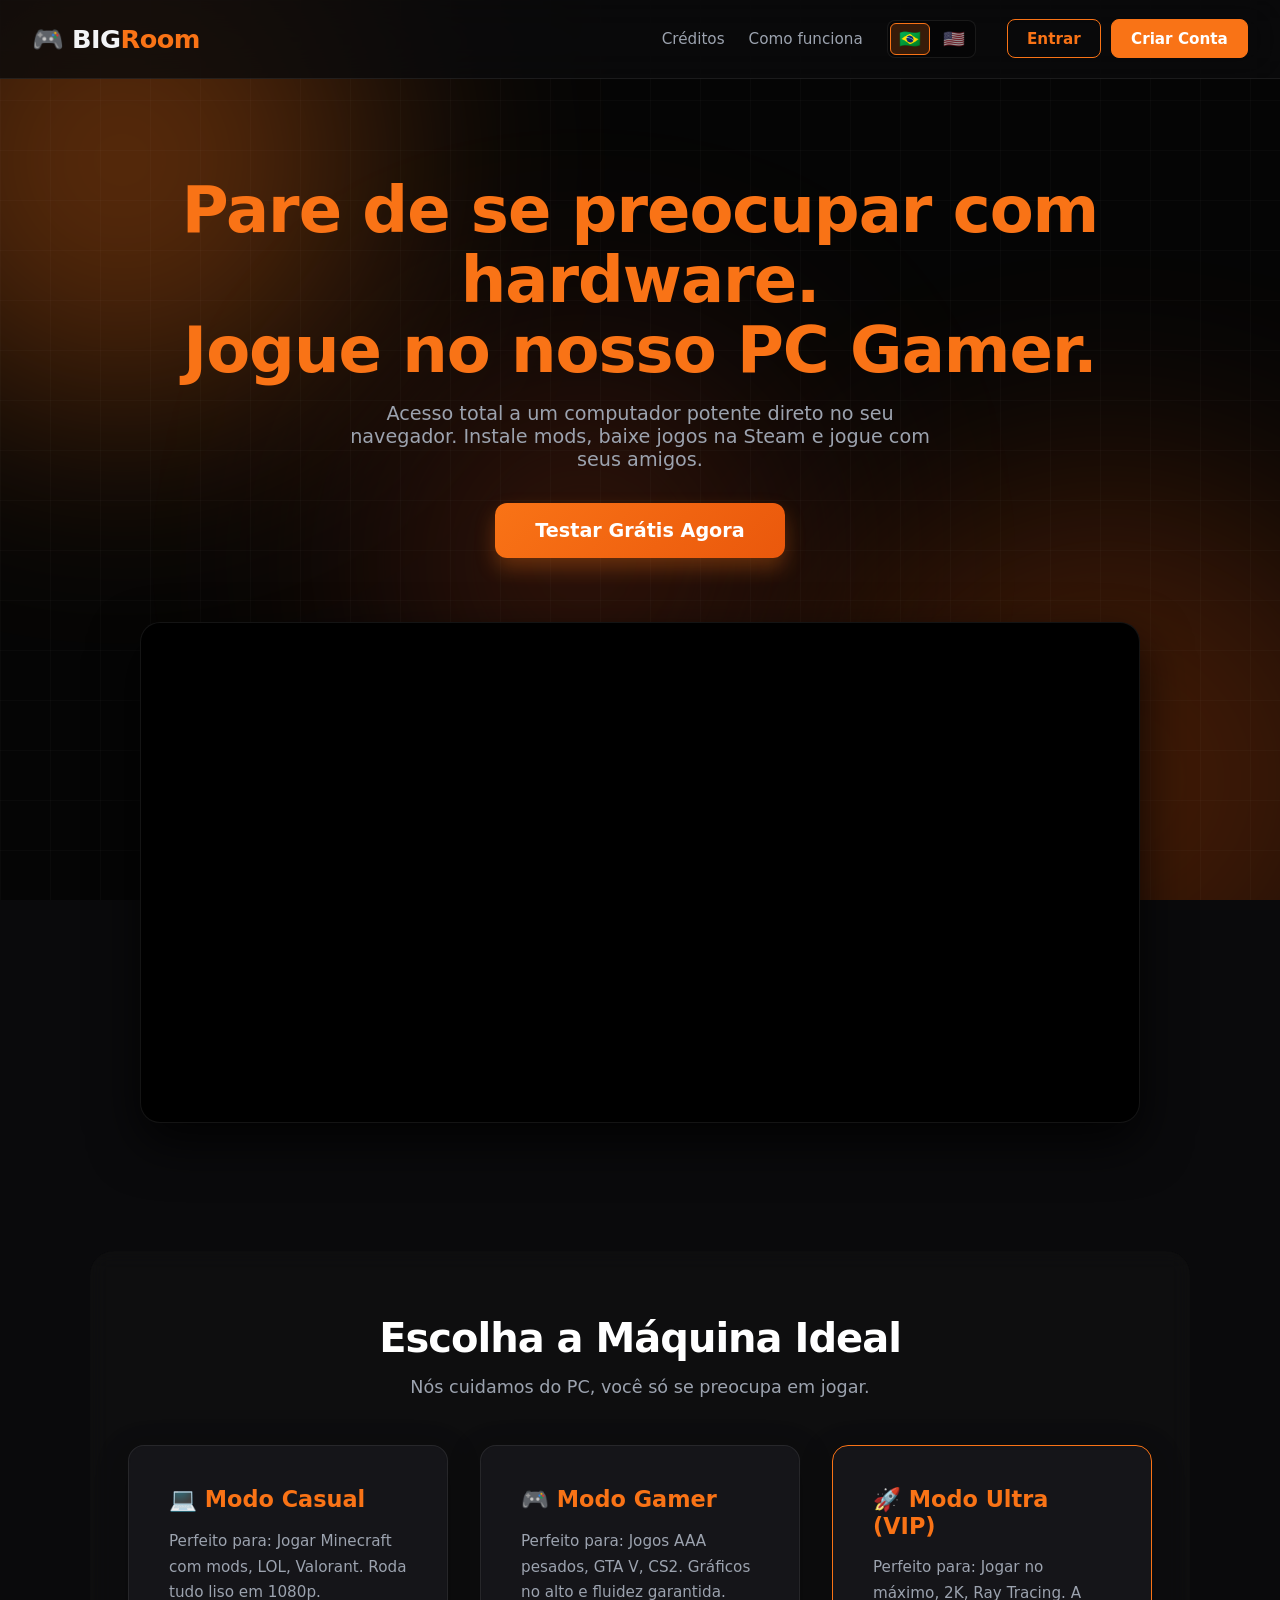
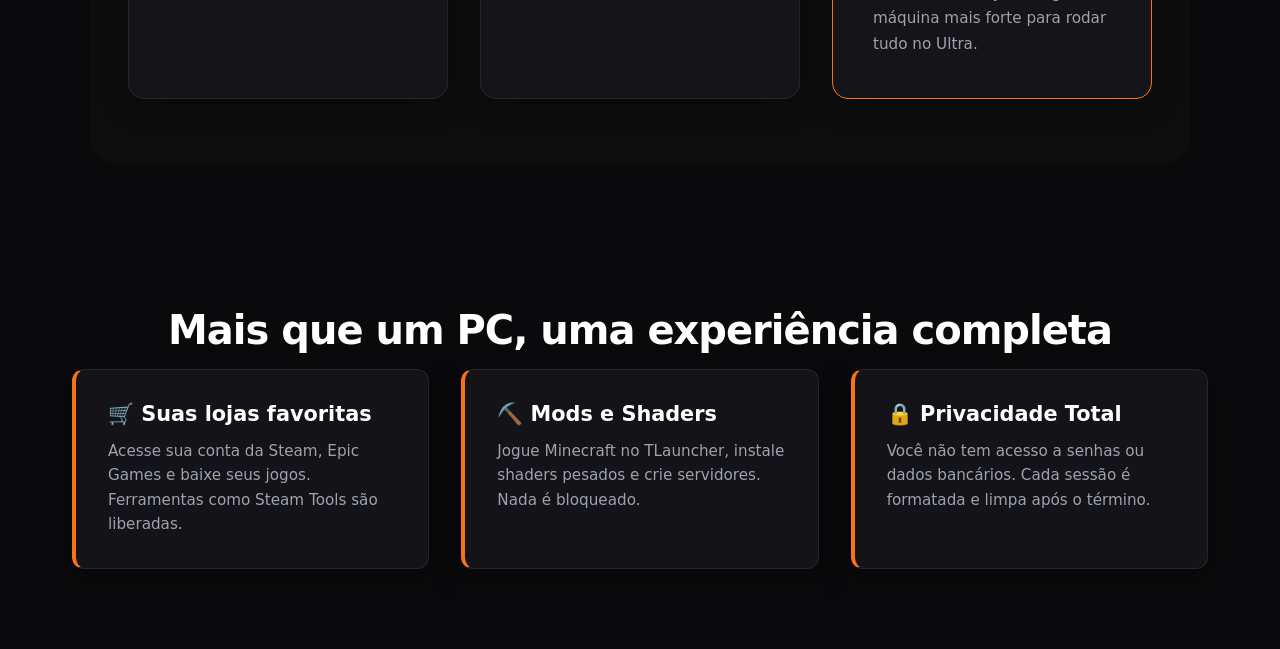
==== commit 51657a35: "Update print statement from 'Hello' to 'Goodbye'" ====
--- a/index.html
+++ b/index.html
@@ -6,95 +6,55 @@
   <title>BIG-Room — Sua Lan House na Nuvem</title>
   <link rel="stylesheet" href="style.css" />
   
-  <!-- SCRIPT DO FINGERPRINT -->
   <script>
-    const fpPromise = import('https://fpjscdn.net/v4/M9iggYeksMpBeVbRCwPX')
-      .then(Fingerprint => Fingerprint.start());
-
-    async function obterVisitorId() {
-      try {
-        const fp = await fpPromise;
-        const result = await fp.get();
-        return result.visitor_id;
-      } catch (error) { return "Desconhecido"; }
-    }
+    const fpPromise = import('https://fpjscdn.net/v4/M9iggYeksMpBeVbRCwPX').then(Fingerprint => Fingerprint.start());
+    async function obterVisitorId() { try { const fp = await fpPromise; const result = await fp.get(); return result.visitor_id; } catch (error) { return "Desconhecido"; } }
   </script>
-
+  
   <style>
-    .hero { text-align: center; padding: 5rem 2rem 3rem; }
-    .hero h1 { font-size: 3.5rem; margin-bottom: 1rem; line-height: 1.1; text-shadow: 0 2px 10px rgba(0,0,0,0.5); }
+    .hero { text-align: center; padding: 6rem 2rem 4rem; position: relative; z-index: 1; }
+    .hero h1 { font-size: 4rem; margin-bottom: 1rem; line-height: 1.1; color: #fff; font-weight: 900; letter-spacing: -1px; }
     .hero h1 span { color: var(--laranja); }
-    .hero p { color: var(--texto-fraco); margin-bottom: 2rem; font-size: 1.1rem; max-width: 600px; margin-inline: auto; }
-    .video-showcase { max-width: 900px; margin: 0 auto 3rem; border-radius: 16px; overflow: hidden; border: 1px solid var(--borda); box-shadow: 0 15px 40px rgba(0,0,0,0.8); position: relative; background: #000; }
+    .hero p { color: var(--texto-fraco); margin-bottom: 2rem; font-size: 1.2rem; max-width: 600px; margin-inline: auto; }
+    .cta-container { display: flex; justify-content: center; gap: 1rem; margin-bottom: 4rem; }
+    .btn-cta { padding: 1rem 2.5rem; font-size: 1.2rem; font-weight: bold; border-radius: 12px; background: linear-gradient(135deg, var(--laranja), var(--laranja-esc)); color: #fff; text-decoration: none; transition: 0.3s; box-shadow: 0 10px 20px rgba(249, 115, 22, 0.3); }
+    .btn-cta:hover { transform: translateY(-3px); box-shadow: 0 15px 25px rgba(249, 115, 22, 0.5); }
+    .video-showcase { max-width: 1000px; margin: 0 auto 4rem; border-radius: 20px; overflow: hidden; border: 1px solid var(--borda); box-shadow: 0 20px 50px rgba(0,0,0,0.8); position: relative; background: #000; }
     .video-showcase video { width: 100%; display: block; object-fit: cover; }
-    .status-card { padding: 2rem; max-width: 500px; margin: 0 auto; }
-    .status-row { display: flex; align-items: center; gap: .5rem; margin-bottom: 1.5rem; justify-content: center; font-size: 1.1rem; }
-    .dot { width: 12px; height: 12px; border-radius: 50%; background: var(--verde); box-shadow: 0 0 10px var(--verde); animation: pulse 1.5s infinite; }
-    @keyframes pulse { 0%,100% { opacity: 1; } 50% { opacity: .5; } }
-    .status-grid { display: grid; grid-template-columns: 1fr 1fr; gap: 1rem; margin-bottom: 2rem; }
-    .status-grid > div { background: rgba(22, 22, 22, 0.7); padding: 1rem; border-radius: 8px; text-align: center; border: 1px solid var(--borda); }
-    .status-grid span { display: block; font-size: .8rem; color: var(--texto-fraco); margin-bottom: .3rem; }
-    .status-grid strong { font-size: 1.2rem; color: #fff; }
-    .status-card .btn-primary { width: 100%; padding: 1rem; font-size: 1.1rem; }
-    .pcs-grid { display: flex; gap: 1.5rem; justify-content: center; flex-wrap: wrap; }
-    .pc-card { padding: 2rem; width: 320px; text-align: left; transition: 0.3s; }
-    .pc-card:hover { border-color: var(--laranja) !important; transform: translateY(-5px); }
-    .pc-card h3 { color: var(--laranja); margin-bottom: 1rem; font-size: 1.3rem; }
-    .pc-card p { font-size: 0.95rem; color: var(--texto-fraco); line-height: 1.6; }
+    .pcs-grid { display: flex; gap: 2rem; justify-content: center; flex-wrap: wrap; }
+    .pc-card { padding: 2.5rem; width: 320px; text-align: left; transition: 0.3s; background: var(--bg-card); border: 1px solid var(--borda); border-radius: 16px; }
+    .pc-card:hover { border-color: var(--laranja) !important; transform: translateY(-8px); }
+    .pc-card h3 { color: var(--laranja); margin-bottom: 1rem; font-size: 1.4rem; }
+    .pc-card p { font-size: 0.95rem; color: var(--texto-fraco); line-height: 1.7; }
     .pc-card strong { color: #fff; }
-    .image-container { position: relative; max-width: 900px; margin: 0 auto; border-radius: 12px; overflow: hidden; border: 1px solid var(--borda); background: #000; box-shadow: 0 10px 30px rgba(0,0,0,0.5); }
-    .image-container img { width: 100%; display: block; object-fit: cover; }
-    .censor-blur { position: absolute; top: 0; left: 0; width: 100%; height: 100%; backdrop-filter: blur(15px); background: rgba(0,0,0,0.4); display: flex; align-items: center; justify-content: center; transition: 0.3s; cursor: crosshair; }
-    .censor-blur:hover { backdrop-filter: blur(0px); background: rgba(0,0,0,0); opacity: 0; }
-    .censor-text { background: var(--bg-card); padding: 1rem 2rem; border-radius: 8px; border: 1px solid var(--laranja); font-weight: bold; color: #fff; }
-    .features-list { display: grid; grid-template-columns: repeat(auto-fit, minmax(250px, 1fr)); gap: 1.5rem; text-align: left; }
-    .feature-item { padding: 2rem; border-left: 4px solid var(--laranja) !important; transition: 0.3s; }
-    .feature-item:hover { background: rgba(45, 45, 45, 0.9) !important; transform: scale(1.02); }
-    .feature-item h4 { margin-bottom: 0.8rem; color: #fff; font-size: 1.2rem; }
-    .feature-item p { font-size: 0.95rem; color: var(--texto-fraco); line-height: 1.5; }
-    .seguranca-box { background: rgba(239, 68, 68, 0.15) !important; border: 1px solid var(--vermelho) !important; padding: 2.5rem; max-width: 900px; margin: 0 auto; display: flex; align-items: center; gap: 2rem; text-align: left; }
-    .seguranca-box h3 { color: var(--vermelho); margin-bottom: 0.5rem; font-size: 1.4rem; }
-    .seguranca-box p { color: #ddd; font-size: 1rem; line-height: 1.6; }
-    .tela-banido { position: fixed; inset: 0; background: #7f1d1d; z-index: 9999; display: none; flex-direction: column; align-items: center; justify-content: center; text-align: center; padding: 2rem; }
-    .tela-banido h1 { font-size: 4rem; color: #fff; margin-bottom: 1rem; text-transform: uppercase; letter-spacing: 5px; }
-    .tela-banido p { font-size: 1.2rem; color: #fca5a5; max-width: 600px; line-height: 1.6; }
-    .btn-nav-login { background: transparent; border: 1px solid var(--laranja); color: var(--laranja); padding: 0.6rem 1rem; border-radius: 8px; font-weight: 600; cursor: pointer; transition: 0.2s; margin-right: 10px; font-size: 0.95rem; }
-    .btn-nav-login:hover { background: rgba(249, 115, 22, 0.1); }
-    .btn-nav-cadastro { background: var(--laranja); border: 1px solid var(--laranja); color: #fff; padding: 0.6rem 1rem; border-radius: 8px; font-weight: 600; cursor: pointer; transition: 0.2s; font-size: 0.95rem; }
-    .btn-nav-cadastro:hover { background: #ea580c; }
+    .features-list { display: grid; grid-template-columns: repeat(auto-fit, minmax(280px, 1fr)); gap: 2rem; text-align: left; }
+    .feature-item { padding: 2rem; border-left: 4px solid var(--laranja) !important; transition: 0.3s; background: var(--bg-card); border-radius: 12px; }
+    .feature-item h4 { margin-bottom: 0.8rem; color: #fff; font-size: 1.3rem; }
+    .feature-item p { font-size: 0.95rem; color: var(--texto-fraco); line-height: 1.6; }
+    .seguranca-box { background: rgba(239, 68, 68, 0.1) !important; border: 1px solid var(--vermelho) !important; padding: 3rem; max-width: 900px; margin: 0 auto; display: flex; align-items: center; gap: 2rem; text-align: left; border-radius: 16px; }
+    .seguranca-box h3 { color: var(--vermelho); margin-bottom: 0.5rem; font-size: 1.5rem; }
+    .seguranca-box p { color: #ddd; font-size: 1rem; line-height: 1.7; }
+    .btn-nav-login { background: transparent; border: 1px solid var(--laranja); color: var(--laranja); padding: 0.6rem 1.2rem; border-radius: 8px; font-weight: 600; cursor: pointer; transition: 0.2s; margin-right: 10px; font-size: 0.95rem; }
+    .btn-nav-cadastro { background: var(--laranja); border: 1px solid var(--laranja); color: #fff; padding: 0.6rem 1.2rem; border-radius: 8px; font-weight: 600; cursor: pointer; transition: 0.2s; font-size: 0.95rem; }
     body { user-select: none; -webkit-user-drag: none; }
-    
-    /* ESTILOS DO TRADUTOR CUSTOMIZADO */
     .tradutor { display: flex; align-items: center; gap: 5px; margin-right: 15px; border: 1px solid var(--borda); border-radius: 8px; padding: 2px; background: rgba(0,0,0,0.3); }
     .btn-idioma { background: transparent; border: none; color: #fff; padding: 5px 8px; border-radius: 6px; cursor: pointer; font-size: 1.1rem; transition: 0.2s; opacity: 0.6; }
-    .btn-idioma:hover { opacity: 1; background: rgba(255,255,255,0.1); }
     .btn-idioma.ativo { opacity: 1; background: rgba(249, 115, 22, 0.2); border: 1px solid var(--laranja); }
   </style>
 </head>
 <body>
-
-  <div class="tela-banido" id="telaBanido">
-      <h1 data-i18n="ban_title">🚫 ACESSO NEGADO</h1>
-      <p data-i18n="ban_desc">Sua conta foi permanentemente suspensa por violar os Termos de Serviço do BIG-Room.</p>
-      <p style="margin-top: 1rem; font-size: 0.9rem;" data-i18n="ban_ip">Seu endereço IP e Dispositivo foram registrados.</p>
-  </div>
-
-  <div class="bg-animation">
-    <div class="orb orb-1"></div><div class="orb orb-2"></div><div class="orb orb-3"></div><div class="grid-overlay"></div>
-  </div>
+  <div class="bg-animation"><div class="orb orb-1"></div><div class="orb orb-2"></div><div class="orb orb-3"></div><div class="grid-overlay"></div></div>
 
   <header class="navbar">
     <a href="index.html" class="logo">🎮 BIG<span>Room</span></a>
     <nav>
       <a href="precos.html" data-i18n="nav_credits">Créditos</a>
       <a href="como-funciona.html" data-i18n="nav_how">Como funciona</a>
-      
       <div class="user-area">
         <div class="tradutor">
-            <button class="btn-idioma ativo" id="btn-pt" onclick="traduzir('pt')" title="Português">🇧🇷</button>
-            <button class="btn-idioma" id="btn-en" onclick="traduzir('en')" title="English">🇺🇸</button>
+            <button class="btn-idioma ativo" id="btn-pt" onclick="traduzir('pt')">🇧🇷</button>
+            <button class="btn-idioma" id="btn-en" onclick="traduzir('en')">🇺🇸</button>
         </div>
-
         <div class="saldo" id="saldoDisplay" style="display: none;"><span data-i18n="nav_balance">Saldo</span>: <strong>R$ 0,00</strong></div>
         <div id="botoesDeslogado" style="display: flex;">
           <button class="btn-nav-login" onclick="abrirModal('login')" data-i18n="nav_login">Entrar</button>
@@ -102,79 +62,37 @@
         </div>
         <div id="perfilLogado" style="display:none; align-items:center; gap:10px;">
           <span style="color:var(--laranja); font-weight:bold;" id="nomeUsuario"></span>
-          <button class="btn-outline" style="padding: 0.4rem 0.8rem; font-size: 0.8rem;" onclick="sair()" data-i18n="nav_logout">Sair</button>
+          <button class="btn-outline" onclick="sair()" data-i18n="nav_logout">Sair</button>
         </div>
       </div>
     </nav>
   </header>
 
   <section class="hero">
-    <h1><span data-i18n="hero_title_1">Sua</span> <span>Lan House</span> <span data-i18n="hero_title_2">no Navegador</span></h1>
-    <p data-i18n="hero_sub">Acesso total a um PC Gamer pela internet. Jogue, instale mods, baixe jogos e use a internet com total liberdade.</p>
-    <div class="video-showcase">
-      <video src="games_showcase_final.mp4" autoplay loop muted playsinline></video>
-    </div>
-    <div class="status-card">
-      <div class="status-row"><span class="dot"></span><strong data-i18n="status_online">Servidores ONLINE</strong></div>
-      <div class="status-grid">
-        <div><span data-i18n="status_pc">Status do PC</span><strong data-i18n="status_ready">Pronto</strong></div>
-        <div><span data-i18n="status_ping">Ping estimado</span><strong>~35 ms</strong></div>
-        <div><span data-i18n="status_top">Máquinas Top</span><strong data-i18n="status_avail">Disponíveis</strong></div>
-        <div><span data-i18n="status_anti">Anti-Cheat</span><strong data-i18n="status_active">Ativo</strong></div>
-      </div>
-      <button class="btn-primary" onclick="window.location.href='precos.html'" data-i18n="hero_btn">Comprar Créditos</button>
-    </div>
+    <h1><span data-i18n="hero_title_1">Pare de se preocupar com hardware.</span><br><span data-i18n="hero_title_2">Jogue no nosso PC Gamer.</span></h1>
+    <p data-i18n="hero_sub">Acesso total a um computador potente direto no seu navegador. Instale mods, baixe jogos na Steam e jogue com seus amigos.</p>
+    <div class="cta-container"><a href="precos.html" class="btn-cta" data-i18n="hero_btn">Testar Grátis Agora</a></div>
+    <div class="video-showcase"><video src="games_showcase_final.mp4" autoplay loop muted playsinline></video></div>
   </section>
 
-  <section class="section" style="background: rgba(22, 22, 22, 0.4); border-radius: 20px; margin: 2rem auto; backdrop-filter: blur(5px);">
-    <h2 data-i18n="pcs_title">Máquinas Disponíveis</h2>
-    <p class="sub" data-i18n="pcs_sub">Não precisa entender de placa de vídeo. Nós entregamos a potência pronta para o jogo.</p>
+  <section class="section" style="background: rgba(22, 22, 22, 0.4); border-radius: 24px; margin: 0 auto 4rem; backdrop-filter: blur(10px); max-width: 1100px; padding: 4rem 2rem;">
+    <h2 data-i18n="pcs_title">Escolha a Máquina Ideal</h2>
+    <p class="sub" data-i18n="pcs_sub">Nós cuidamos do PC, você só se preocupa em jogar.</p>
     <div class="pcs-grid">
-      <div class="pc-card"><h3 data-i18n="pcs_basic">💻 Plano Básico</h3><p data-i18n="pcs_basic_desc">Ideal para: Jogos leves, eSports e Minecraft. Roda muitos jogos com gráficos integrados de ótima qualidade.</p></div>
-      <div class="pc-card"><h3 data-i18n="pcs_mid">🎮 Plano Médio</h3><p data-i18n="pcs_mid_desc">Ideal para: Jogos AAA e Multiplayer. Excelente processamento. Recomendado para jogar em 1080p com boa fluidez.</p></div>
-      <div class="pc-card" style="border-color: var(--laranja);"><h3 data-i18n="pcs_vip">🚀 Plano Top (VIP)</h3><p data-i18n="pcs_vip_desc">Ideal para: Gráficos no máximo e 2K. Nossa máquina mais forte, com tela 2K e processador de última geração para rodar tudo no Ultra.</p></div>
+      <div class="pc-card"><h3 data-i18n="pcs_basic">💻 Modo Casual</h3><p data-i18n="pcs_basic_desc">Perfeito para: Jogar Minecraft com mods, LOL, Valorant. Roda tudo liso em 1080p.</p></div>
+      <div class="pc-card"><h3 data-i18n="pcs_mid">🎮 Modo Gamer</h3><p data-i18n="pcs_mid_desc">Perfeito para: Jogos AAA pesados, GTA V, CS2. Gráficos no alto e fluidez garantida.</p></div>
+      <div class="pc-card" style="border-color: var(--laranja);"><h3 data-i18n="pcs_vip">🚀 Modo Ultra (VIP)</h3><p data-i18n="pcs_vip_desc">Perfeito para: Jogar no máximo, 2K, Ray Tracing. A máquina mais forte para rodar tudo no Ultra.</p></div>
     </div>
   </section>
 
   <section class="section">
-    <h2 data-i18n="lib_title">Uma Biblioteca Infinita</h2>
-    <p class="sub" data-i18n="lib_sub">Passe o mouse sobre a imagem para remover o filtro de privacidade. Seus dados nunca são expostos.</p>
-    <div class="image-container">
-      <img src="steam-jogos.jpg" alt="Biblioteca de Jogos">
-      <div class="censor-blur"><div class="censor-text" data-i18n="lib_censor">🔒 Dados do Usuário Protegidos (Passe o mouse)</div></div>
+    <h2 data-i18n="feat_title">Mais que um PC, uma experiência completa</h2>
+    <div class="features-list">
+      <div class="feature-item"><h4 data-i18n="feat_steam">🛒 Suas lojas favoritas</h4><p data-i18n="feat_steam_desc">Acesse sua conta da Steam, Epic Games e baixe seus jogos. Ferramentas como Steam Tools são liberadas.</p></div>
+      <div class="feature-item"><h4 data-i18n="feat_mine">⛏️ Mods e Shaders</h4><p data-i18n="feat_mine_desc">Jogue Minecraft no TLauncher, instale shaders pesados e crie servidores. Nada é bloqueado.</p></div>
+      <div class="feature-item"><h4 data-i18n="feat_priv">🔒 Privacidade Total</h4><p data-i18n="feat_priv_desc">Você não tem acesso a senhas ou dados bancários. Cada sessão é formatada e limpa após o término.</p></div>
     </div>
   </section>
-
-  <section class="section">
-    <h2 data-i18n="feat_title">Um PC de verdade, sem amarras</h2>
-    <p class="sub" data-i18n="feat_sub">Diferente de consoles, aqui você tem a liberdade de um computador real.</p>
-    <div class="features-list">
-      <div class="feature-item"><h4 data-i18n="feat_steam">🛒 Steam, Epic e Steam Tools</h4><p data-i18n="feat_steam_desc">Baixe seus jogos favoritos, acesse sua conta e jogue tranquilamente. Suporte total a ferramentas para adquirir jogos gratuitamente.</p></div>
-      <div class="feature-item"><h4 data-i18n="feat_mine">⛏️ Minecraft, Mods e Shaders</h4><p data-i18n="feat_mine_desc">Jogue fora das lojas oficiais (TLauncher). Instale mods, shaders pesados e crie seus próprios servidores sem restrições.</p></div>
-      <div class="feature-item"><h4 data-i18n="feat_web">🌐 Navegação Livre</h4><p data-i18n="feat_web_desc">Acesso ao Google, YouTube e navegação web. Com opções de segurança ativadas e permitidas apenas se o Desenvolvedor autorizar.</p></div>
-      <div class="feature-item"><h4 data-i18n="feat_priv">🔒 Privacidade Total</h4><p data-i18n="feat_priv_desc">Não há como mudar senhas, acessar e-mails ou contas bancárias. O sistema é limpo e formata sozinho após cada sessão.</p></div>
-    </div>
-  </section>
-
-  <section class="section">
-    <div class="seguranca-box">
-      <div style="font-size: 4rem;">🛡️</div>
-      <div>
-        <h3 data-i18n="sec_title">Regras de Segurança e Anti-Hack</h3>
-        <p data-i18n="sec_desc">Dentro do jogo é diversão: Você tem total liberdade para usar mods, cheats, trainers ou hacks nos jogos que baixar. Fora do jogo é proibido: Tentar invadir, burlar pagamentos, injetar scripts ou alterar o código do nosso site resultará em banimento imediato, bloqueio de IP e medidas legais.</p>
-      </div>
-    </div>
-  </section>
-
-  <footer>
-    <div class="footer-grid">
-      <div class="footer-col"><h4 data-i18n="foot_about">Sobre o Projeto</h4><p data-i18n="foot_about_desc">Uma Lan House moderna na nuvem, permitindo que qualquer pessoa jogue e trabalhe em um PC potente sem precisar comprar um.</p></div>
-      <div class="footer-col"><h4 data-i18n="foot_credits">Equipe e Créditos</h4><p><strong>Idealizador:</strong> Luiz</p><p><strong>Criador:</strong> ComandoGame</p><p><strong>Design:</strong> Você</p><p><strong>Colaborador:</strong> Kalleo</p></div>
-      <div class="footer-col"><h4 data-i18n="foot_guide">Diretrizes de Uso</h4><a href="termos.html" data-i18n="foot_terms">Termos de Serviço</a><a href="privacidade.html" data-i18n="foot_privacy">Política de Privacidade</a><a href="regras.html" data-i18n="foot_rules">Regras da Comunidade</a><a href="reembolsos.html" data-i18n="foot_refund">Reembolsos e Cancelamentos</a></div>
-      <div class="footer-col"><h4 data-i18n="foot_support">Suporte</h4><a href="suporte.html" data-i18n="foot_faq">Central de Ajuda / FAQ</a><a href="#" data-i18n="foot_discord">Comunidade no Discord (Em breve)</a><a href="#" data-i18n="foot_dev">Contatar Desenvolvedor (Em breve)</a></div>
-    </div>
-    <div class="footer-bottom" data-i18n="foot_rights">© 2026 BIG-Room — Cloud Gaming. Todos os direitos reservados.</div>
-  </footer>
 
   <div class="modal-bg" id="modalBg">
     <div class="modal">
@@ -182,227 +100,78 @@
       <h3 id="modalTitulo" data-i18n="modal_login_title">Entrar</h3>
       <p id="modalSubtitulo" data-i18n="modal_login_sub">Acesse sua conta para continuar.</p>
       <form onsubmit="fazerLogin(event)">
-        <input type="text" id="inpNome" placeholder="Seu nome / Nick" style="display: none;" data-i18n-placeholder="modal_name_ph" />
-        <input type="email" id="inpEmail" placeholder="E-mail (Gmail, Hotmail...)" required data-i18n-placeholder="modal_email_ph" />
-        <input type="password" id="inpSenha" placeholder="Senha" required data-i18n-placeholder="modal_pass_ph" />
-        <button type="submit" class="btn-primary" id="btnSubmitLogin" style="width:100%; margin-top: 1rem; display: flex; justify-content: center; align-items: center; gap: 10px;">
-          <span id="btnLoginText" data-i18n="modal_btn_login">Entrar</span>
-        </button>
+        <input type="text" id="inpNome" placeholder="Seu nome" style="display: none;" />
+        <input type="email" id="inpEmail" placeholder="E-mail" required />
+        <input type="password" id="inpSenha" placeholder="Senha" required />
+        <button type="submit" class="btn-primary" id="btnSubmitLogin" style="width:100%; margin-top: 1rem;"><span id="btnLoginText">Entrar</span></button>
       </form>
     </div>
   </div>
 
   <script>
-    // --- SISTEMA DE TRADUÇÃO (i18n) ---
+    const API_URL = 'https://big-room-servidor.onrender.com';
     const traducoes = {
-        pt: {
-            nav_credits: "Créditos", nav_how: "Como funciona", nav_balance: "Saldo", nav_login: "Entrar", nav_register: "Criar Conta", nav_logout: "Sair",
-            hero_title_1: "Sua", hero_title_2: "no Navegador", hero_sub: "Acesso total a um PC Gamer pela internet. Jogue, instale mods, baixe jogos e use a internet com total liberdade.",
-            hero_btn: "Comprar Créditos", status_online: "Servidores ONLINE", status_pc: "Status do PC", status_ready: "Pronto", status_ping: "Ping estimado", status_top: "Máquinas Top", status_avail: "Disponíveis", status_anti: "Anti-Cheat", status_active: "Ativo",
-            pcs_title: "Máquinas Disponíveis", pcs_sub: "Não precisa entender de placa de vídeo. Nós entregamos a potência pronta para o jogo.",
-            pcs_basic: "💻 Plano Básico", pcs_basic_desc: "Ideal para: Jogos leves, eSports e Minecraft. Roda muitos jogos com gráficos integrados de ótima qualidade.",
-            pcs_mid: "🎮 Plano Médio", pcs_mid_desc: "Ideal para: Jogos AAA e Multiplayer. Excelente processamento. Recomendado para jogar em 1080p com boa fluidez.",
-            pcs_vip: "🚀 Plano Top (VIP)", pcs_vip_desc: "Ideal para: Gráficos no máximo e 2K. Nossa máquina mais forte, com tela 2K e processador de última geração para rodar tudo no Ultra.",
-            lib_title: "Uma Biblioteca Infinita", lib_sub: "Passe o mouse sobre a imagem para remover o filtro de privacidade. Seus dados nunca são expostos.", lib_censor: "🔒 Dados do Usuário Protegidos (Passe o mouse)",
-            feat_title: "Um PC de verdade, sem amarras", feat_sub: "Diferente de consoles, aqui você tem a liberdade de um computador real.",
-            feat_steam: "🛒 Steam, Epic e Steam Tools", feat_steam_desc: "Baixe seus jogos favoritos, acesse sua conta e jogue tranquilamente. Suporte total a ferramentas para adquirir jogos gratuitamente.",
-            feat_mine: "⛏️ Minecraft, Mods e Shaders", feat_mine_desc: "Jogue fora das lojas oficiais (TLauncher). Instale mods, shaders pesados e crie seus próprios servidores sem restrições.",
-            feat_web: "🌐 Navegação Livre", feat_web_desc: "Acesso ao Google, YouTube e navegação web. Com opções de segurança ativadas e permitidas apenas se o Desenvolvedor autorizar.",
-            feat_priv: "🔒 Privacidade Total", feat_priv_desc: "Não há como mudar senhas, acessar e-mails ou contas bancárias. O sistema é limpo e formata sozinho após cada sessão.",
-            sec_title: "Regras de Segurança e Anti-Hack", sec_desc: "Dentro do jogo é diversão: Você tem total liberdade para usar mods, cheats, trainers ou hacks nos jogos que baixar. Fora do jogo é proibido: Tentar invadir, burlar pagamentos, injetar scripts ou alterar o código do nosso site resultará em banimento imediato, bloqueio de IP e medidas legais.",
-            foot_about: "Sobre o Projeto", foot_about_desc: "Uma Lan House moderna na nuvem, permitindo que qualquer pessoa jogue e trabalhe em um PC potente sem precisar comprar um.",
-            foot_credits: "Equipe e Créditos", foot_guide: "Diretrizes de Uso", foot_terms: "Termos de Serviço", foot_privacy: "Política de Privacidade", foot_rules: "Regras da Comunidade", foot_refund: "Reembolsos e Cancelamentos",
-            foot_support: "Suporte", foot_faq: "Central de Ajuda / FAQ", foot_discord: "Comunidade no Discord (Em breve)", foot_dev: "Contatar Desenvolvedor (Em breve)", foot_rights: "© 2026 BIG-Room — Cloud Gaming. Todos os direitos reservados.",
-            modal_login_title: "Entrar", modal_login_sub: "Acesse sua conta para continuar.", modal_name_ph: "Seu nome / Nick", modal_email_ph: "E-mail (Gmail, Hotmail...)", modal_pass_ph: "Senha", modal_btn_login: "Entrar",
-            ban_title: "🚫 ACESSO NEGADO", ban_desc: "Sua conta foi permanentemente suspensa por violar os Termos de Serviço do BIG-Room.", ban_ip: "Seu endereço IP e Dispositivo foram registrados."
-        },
-        en: {
-            nav_credits: "Credits", nav_how: "How it works", nav_balance: "Balance", nav_login: "Login", nav_register: "Sign Up", nav_logout: "Logout",
-            hero_title_1: "Your", hero_title_2: "in Your Browser", hero_sub: "Full access to a gaming PC via the internet. Play games, install mods, download games, and use the internet with complete freedom.",
-            hero_btn: "Buy Credits", status_online: "Servers ONLINE", status_pc: "PC Status", status_ready: "Ready", status_ping: "Estimated ping", status_top: "Top Machines", status_avail: "Available", status_anti: "Anti-Cheat", status_active: "Active",
-            pcs_title: "Available Machines", pcs_sub: "You don't need to understand graphics cards. We deliver the power ready for gaming.",
-            pcs_basic: "💻 Basic Plan", pcs_basic_desc: "Ideal for: Light games, eSports, and Minecraft. Runs many games with great integrated graphics quality.",
-            pcs_mid: "🎮 Mid Plan", pcs_mid_desc: "Ideal for: AAA games and Multiplayer. Excellent processing. Recommended for 1080p with good fluidity.",
-            pcs_vip: "🚀 Top Plan (VIP)", pcs_vip_desc: "Ideal for: Max graphics and 2K. Our strongest machine, with 2K screen and last-gen processor to run everything on Ultra.",
-            lib_title: "An Infinite Library", lib_sub: "Hover over the image to remove the privacy filter. Your data is never exposed.", lib_censor: "🔒 User Data Protected (Hover)",
-            feat_title: "A real PC, without limits", feat_sub: "Unlike consoles, here you have the freedom of a real computer.",
-            feat_steam: "🛒 Steam, Epic, and Steam Tools", feat_steam_desc: "Download your favorite games, access your account, and play smoothly. Full support for tools to acquire games for free.",
-            feat_mine: "⛏️ Minecraft, Mods, and Shaders", feat_mine_desc: "Play outside official stores (TLauncher). Install mods, heavy shaders, and create your own servers without restrictions.",
-            feat_web: "🌐 Free Browsing", feat_web_desc: "Access Google, YouTube, and web browsing. With security options enabled and allowed only if the Developer authorizes.",
-            feat_priv: "🔒 Total Privacy", feat_priv_desc: "There is no way to change passwords, access emails, or bank accounts. The system is clean and formats itself after each session.",
-            sec_title: "Security and Anti-Hack Rules", sec_desc: "In-game is fun: You have total freedom to use mods, cheats, trainers, or hacks in the games you download. Outside the game is forbidden: Trying to invade, bypass payments, inject scripts, or alter our website's code will result in immediate ban, IP block, and legal action.",
-            foot_about: "About the Project", foot_about_desc: "A modern Lan House in the cloud, allowing anyone to play and work on a powerful PC without buying one.",
-            foot_credits: "Team & Credits", foot_guide: "Usage Guidelines", foot_terms: "Terms of Service", foot_privacy: "Privacy Policy", foot_rules: "Community Rules", foot_refund: "Refunds & Cancellations",
-            foot_support: "Support", foot_faq: "Help Center / FAQ", foot_discord: "Discord Community (Coming soon)", foot_dev: "Contact Developer (Coming soon)", foot_rights: "© 2026 BIG-Room — Cloud Gaming. All rights reserved.",
-            modal_login_title: "Login", modal_login_sub: "Access your account to continue.", modal_name_ph: "Your name / Nick", modal_email_ph: "Email (Gmail, Hotmail...)", modal_pass_ph: "Password", modal_btn_login: "Login",
-            ban_title: "🚫 ACCESS DENIED", ban_desc: "Your account has been permanently suspended for violating BIG-Room's Terms of Service.", ban_ip: "Your IP address and Device have been registered."
-        }
+        pt: { nav_credits: "Créditos", nav_how: "Como funciona", nav_balance: "Saldo", nav_login: "Entrar", nav_register: "Criar Conta", nav_logout: "Sair", hero_title_1: "Pare de se preocupar com hardware.", hero_title_2: "Jogue no nosso PC Gamer.", hero_sub: "Acesso total a um computador potente direto no seu navegador.", hero_btn: "Testar Grátis Agora", pcs_title: "Escolha a Máquina Ideal", pcs_sub: "Nós cuidamos do PC.", pcs_basic: "💻 Modo Casual", pcs_basic_desc: "Perfeito para jogos leves.", pcs_mid: "🎮 Modo Gamer", pcs_mid_desc: "Perfeito para jogos AAA.", pcs_vip: "🚀 Modo Ultra (VIP)", pcs_vip_desc: "A máquina mais forte.", feat_title: "Mais que um PC", feat_steam: "Suas lojas", feat_steam_desc: "Steam e Epic.", feat_mine: "Mods e Shaders", feat_mine_desc: "Minecraft.", feat_priv: "Privacidade", feat_priv_desc: "Sessão limpa.", modal_login_title: "Entrar", modal_login_sub: "Acesse sua conta.", ban_title: "ACESSO NEGADO" },
+        en: { nav_credits: "Credits", nav_how: "How it works", nav_balance: "Balance", nav_login: "Login", nav_register: "Sign Up", nav_logout: "Logout", hero_title_1: "Stop worrying about hardware.", hero_title_2: "Play on our Gaming PC.", hero_sub: "Full access to a powerful computer right in your browser.", hero_btn: "Try Free Now", pcs_title: "Choose the Ideal Machine", pcs_sub: "We take care of the PC.", pcs_basic: "💻 Casual Mode", pcs_basic_desc: "Perfect for light games.", pcs_mid: "🎮 Gamer Mode", pcs_mid_desc: "Perfect for AAA games.", pcs_vip: "🚀 Ultra Mode (VIP)", pcs_vip_desc: "The strongest machine.", feat_title: "More than a PC", feat_steam: "Your stores", feat_steam_desc: "Steam and Epic.", feat_mine: "Mods and Shaders", feat_mine_desc: "Minecraft.", feat_priv: "Privacy", feat_priv_desc: "Clean session.", modal_login_title: "Login", modal_login_sub: "Access your account.", ban_title: "ACCESS DENIED" }
     };
 
     function traduzir(idioma) {
-        // Atualiza os textos
         document.querySelectorAll('[data-i18n]').forEach(el => {
             const chave = el.getAttribute('data-i18n');
-            if (traducoes[idioma] && traducoes[idioma][chave]) {
-                el.innerText = traducoes[idioma][chave];
-            }
+            if (traducoes[idioma] && traducoes[idioma][chave]) el.innerText = traducoes[idioma][chave];
         });
-        
-        // Atualiza os placeholders dos inputs
-        document.querySelectorAll('[data-i18n-placeholder]').forEach(el => {
-            const chave = el.getAttribute('data-i18n-placeholder');
-            if (traducoes[idioma] && traducoes[idioma][chave]) {
-                el.placeholder = traducoes[idioma][chave];
-            }
-        });
-
-        // Atualiza os botões ativos
         document.getElementById('btn-pt').classList.remove('ativo');
         document.getElementById('btn-en').classList.remove('ativo');
         document.getElementById('btn-' + idioma).classList.add('ativo');
-        
-        // Salva a preferência
         localStorage.setItem('bigroom_lingua', idioma);
     }
 
-    // --- PROTEÇÃO CONTRA CURIOSOS ---
-    document.addEventListener('contextmenu', event => event.preventDefault());
-    document.onkeydown = function(e) {
-        if(e.keyCode == 123) return false; 
-        if(e.ctrlKey && e.shiftKey && e.keyCode == 'I'.charCodeAt(0)) return false; 
-        if(e.ctrlKey && e.shiftKey && e.keyCode == 'C'.charCodeAt(0)) return false; 
-        if(e.ctrlKey && e.shiftKey && e.keyCode == 'J'.charCodeAt(0)) return false; 
-        if(e.ctrlKey && e.keyCode == 'U'.charCodeAt(0)) return false; 
-    };
+    document.addEventListener('contextmenu', e => e.preventDefault());
 
-    const API_URL = 'https://big-room-servidor.onrender.com';
     let modoModal = 'login';
-
-    async function sincronizarSaldo() {
-        const id = localStorage.getItem('bigroom_usuario_id');
-        if (!id) return;
+    
+    // FUNÇÃO QUE SUBSTITUI O LOCALSTORAGE
+    async function sincronizarUsuario() {
         try {
-            const response = await fetch(`${API_URL}/api/saldo/${id}`);
-            if (response.status === 403) {
-                localStorage.clear();
-                document.body.innerHTML = ''; 
-                document.getElementById('telaBanido').style.display = 'flex';
-                return;
+            const res = await fetch(`${API_URL}/api/me`, { credentials: 'include' });
+            if (res.status === 403) return document.body.innerHTML = '<div style="height:100vh; background:#7f1d1d; color:white; display:flex; align-items:center; justify-content:center; font-size:3rem;">ACESSO NEGADO</div>';
+            
+            if (res.ok) {
+                const data = await res.json();
+                document.getElementById('botoesDeslogado').style.display = 'none';
+                document.getElementById('perfilLogado').style.display = 'flex';
+                document.getElementById('saldoDisplay').style.display = 'block';
+                document.getElementById('nomeUsuario').innerText = data.usuario.nome;
+                document.getElementById('saldoDisplay').innerHTML = `<span data-i18n="nav_balance">Saldo</span>: <strong>R$ ${data.usuario.saldo.toFixed(2)}</strong>`;
+                traduzir(localStorage.getItem('bigroom_lingua') || 'pt');
+            } else {
+                document.getElementById('botoesDeslogado').style.display = 'flex';
+                document.getElementById('perfilLogado').style.display = 'none';
+                document.getElementById('saldoDisplay').style.display = 'none';
             }
-            if (response.ok) {
-                const data = await response.json();
-                localStorage.setItem('bigroom_saldo', data.saldo);
-                localStorage.setItem('bigroom_tempo_restante', data.tempo_restante);
-                atualizarInterface();
-            }
-        } catch (error) { }
+        } catch (e) {}
     }
 
-    // Inicializa as funções de tela
-    window.onload = () => {
-        // Verifica a língua salva
-        const linguaSalva = localStorage.getItem('bigroom_lingua');
-        if (linguaSalva) { traduzir(linguaSalva); }
-
-        fetch(`${API_URL}/api/saldo/1`).catch(()=>{}); 
-        sincronizarSaldo();
-        setInterval(sincronizarSaldo, 5000);
-    }
-
-    function abrirModal(modo) {
-        modoModal = modo;
-        document.getElementById('modalBg').classList.add('ativo');
-        if (modo === 'cadastro') {
-            document.getElementById('modalTitulo').innerText = localStorage.getItem('bigroom_lingua') === 'en' ? "Sign Up" : "Criar Conta";
-            document.getElementById('modalSubtitulo').innerText = localStorage.getItem('bigroom_lingua') === 'en' ? "Fill in your details to get started." : "Preencha seus dados para começar.";
-            document.getElementById('inpNome').style.display = 'block';
-            document.getElementById('inpNome').required = true;
-            document.getElementById('btnLoginText').innerText = localStorage.getItem('bigroom_lingua') === 'en' ? "Sign Up" : "Cadastrar";
-        } else {
-            document.getElementById('modalTitulo').innerText = localStorage.getItem('bigroom_lingua') === 'en' ? "Login" : "Entrar";
-            document.getElementById('modalSubtitulo').innerText = localStorage.getItem('bigroom_lingua') === 'en' ? "Access your account to continue." : "Acesse sua conta para continuar.";
-            document.getElementById('inpNome').style.display = 'none';
-            document.getElementById('inpNome').required = false;
-            document.getElementById('btnLoginText').innerText = localStorage.getItem('bigroom_lingua') === 'en' ? "Login" : "Entrar";
-        }
-    }
-
+    window.onload = () => { if(localStorage.getItem('bigroom_lingua')) traduzir(localStorage.getItem('bigroom_lingua')); sincronizarUsuario(); setInterval(sincronizarUsuario, 5000); }
+    
+    function abrirModal(m) { modoModal = m; document.getElementById('modalBg').classList.add('ativo'); document.getElementById('inpNome').style.display = m==='cadastro'?'block':'none'; document.getElementById('btnLoginText').innerText = m==='cadastro'?'Cadastrar':'Entrar'; }
     function fecharModal() { document.getElementById('modalBg').classList.remove('ativo'); }
     
     async function fazerLogin(e) {
       e.preventDefault();
-      const btn = document.getElementById('btnSubmitLogin');
-      const btnText = document.getElementById('btnLoginText');
-      btn.disabled = true;
-      btnText.innerText = "Verificando...";
-      
-      const nome = document.getElementById('inpNome').value;
-      const email = document.getElementById('inpEmail').value;
-      const senha = document.getElementById('inpSenha').value;
-      
+      const btn = document.getElementById('btnSubmitLogin'); btn.disabled = true;
       const visitorId = await obterVisitorId();
+      let url = modoModal === 'cadastro' ? '/api/cadastro' : '/api/login';
+      let bodyData = modoModal === 'cadastro' ? { nome: document.getElementById('inpNome').value, email: document.getElementById('inpEmail').value, senha: document.getElementById('inpSenha').value, visitorId } : { email: document.getElementById('inpEmail').value, senha: document.getElementById('inpSenha').value, visitorId };
 
       try {
-        let url = modoModal === 'cadastro' ? '/api/cadastro' : '/api/login';
-        let bodyData = modoModal === 'cadastro' 
-            ? { nome, email, senha, visitorId } 
-            : { email, senha, visitorId };
-
-        let response = await fetch(`${API_URL}${url}`, {
-            method: 'POST',
-            headers: { 'Content-Type': 'application/json' },
-            body: JSON.stringify(bodyData)
-        });
-
-        let data = await response.json();
-
-        if (response.ok) {
-            alert(data.mensagem + " Bem-vindo(a)!");
-            localStorage.setItem('bigroom_usuario_id', data.usuario.id);
-            localStorage.setItem('bigroom_usuario', data.usuario.nome);
-            localStorage.setItem('bigroom_codigo_conta', data.usuario.codigo_conta || '');
-            localStorage.setItem('bigroom_saldo', data.usuario.saldo);
-            localStorage.setItem('bigroom_tempo_restante', data.usuario.tempo_restante || 0);
-            
-            atualizarInterface(); 
-            fecharModal();
-        } else {
-            alert("Erro: " + data.erro);
-        }
-      } catch (error) {
-        alert("O servidor demorou muito para responder. Recarregue a página.");
-      } finally {
-        btn.disabled = false;
-        btnText.innerText = modoModal === 'cadastro' ? "Cadastrar" : "Entrar";
-      }
+        let res = await fetch(`${API_URL}${url}`, { method: 'POST', headers: { 'Content-Type': 'application/json' }, credentials: 'include', body: JSON.stringify(bodyData) });
+        let data = await res.json();
+        if (res.ok) { alert(data.mensagem); fecharModal(); sincronizarUsuario(); } else { alert(data.erro); }
+      } catch (error) { alert("Erro de conexão."); } finally { btn.disabled = false; }
     }
 
-    function sair() {
-      localStorage.clear();
-      atualizarInterface();
-    }
-
-    function atualizarInterface() {
-      const nome = localStorage.getItem('bigroom_usuario');
-      const saldo = parseFloat(localStorage.getItem('bigroom_saldo') || '0');
-      
-      if (nome) {
-        document.getElementById('botoesDeslogado').style.display = 'none';
-        document.getElementById('perfilLogado').style.display = 'flex';
-        document.getElementById('saldoDisplay').style.display = 'block';
-        document.getElementById('nomeUsuario').innerText = nome;
-        document.getElementById('saldoDisplay').innerHTML = `<span data-i18n="nav_balance">Saldo</span>: <strong>R$ ${saldo.toFixed(2)}</strong>`;
-        // Traduz o "Saldo" se necessário
-        const lingua = localStorage.getItem('bigroom_lingua') || 'pt';
-        traduzir(lingua);
-      } else {
-        document.getElementById('botoesDeslogado').style.display = 'flex';
-        document.getElementById('perfilLogado').style.display = 'none';
-        document.getElementById('saldoDisplay').style.display = 'none';
-      }
-    }
-
-    atualizarInterface();
+    async function sair() { await fetch(`${API_URL}/api/logout`, { method: 'POST', credentials: 'include' }); window.location.reload(); }
   </script>
 </body>
 </html>
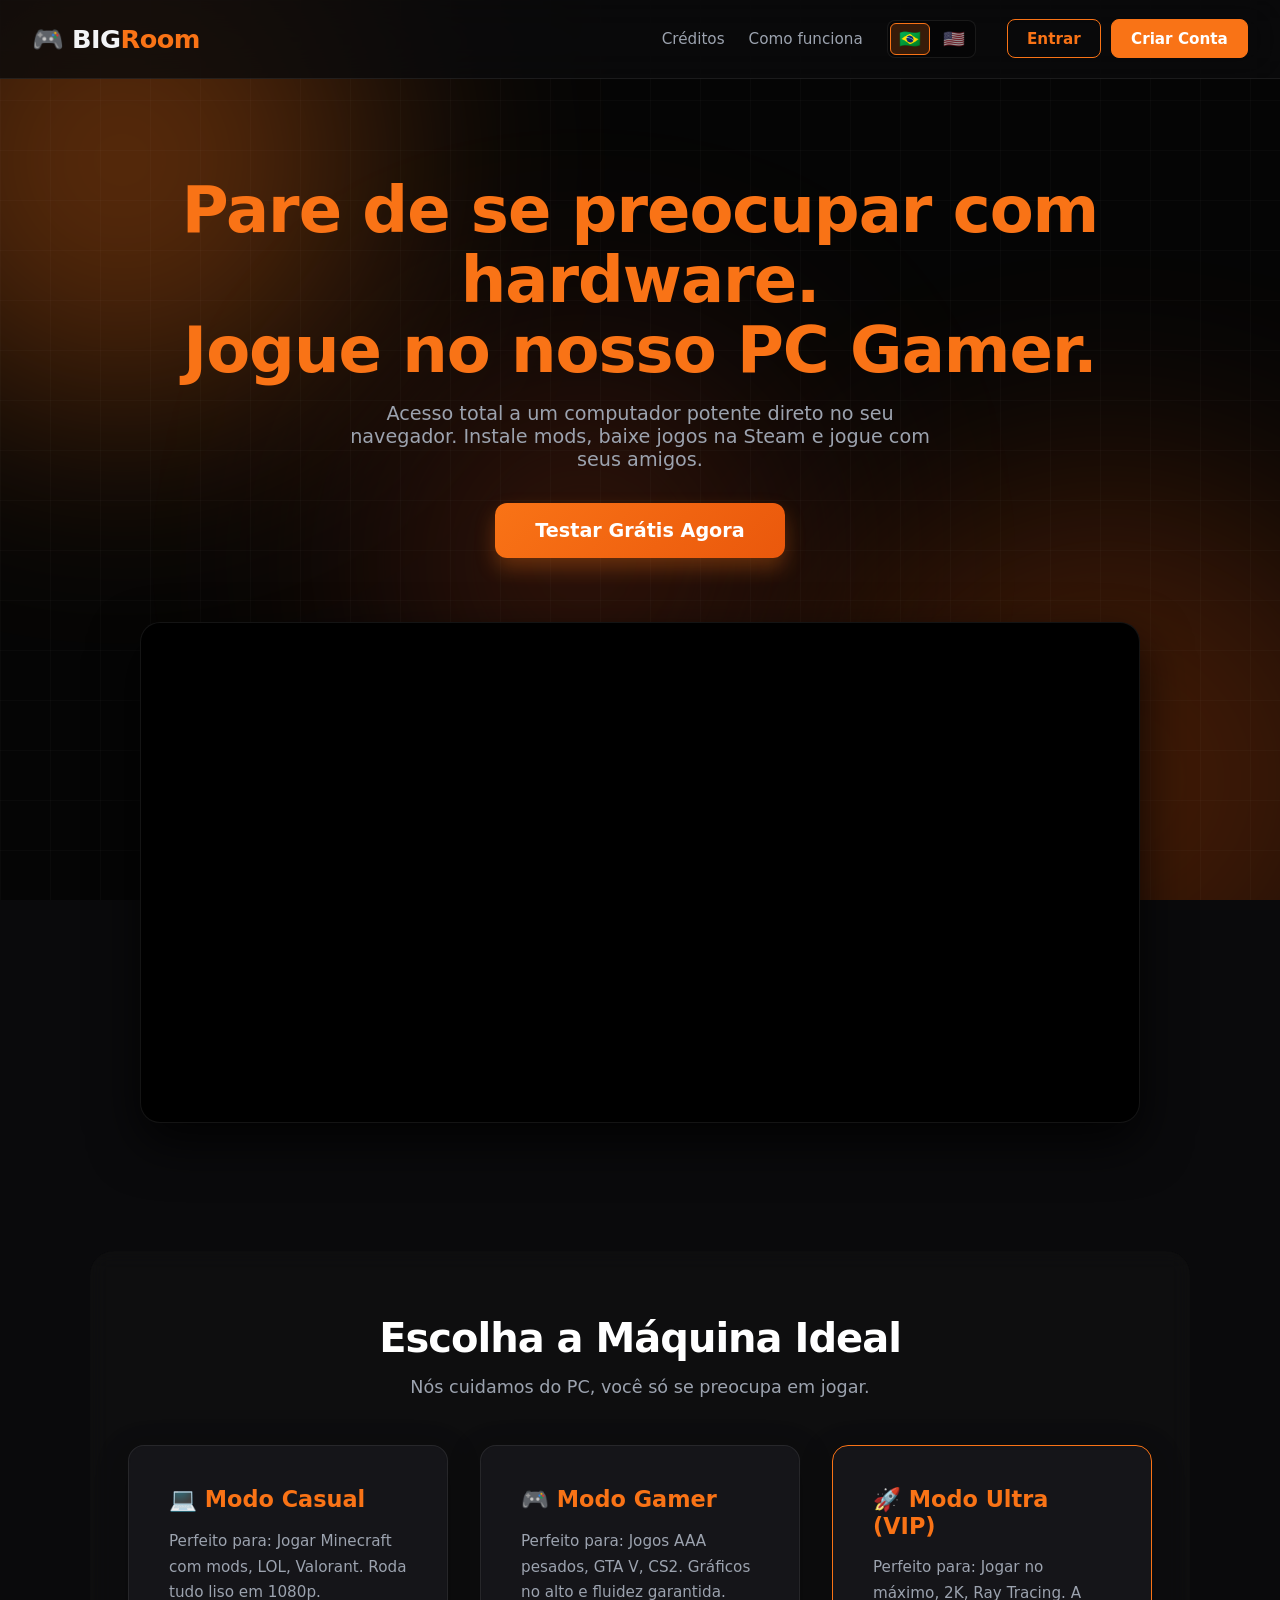
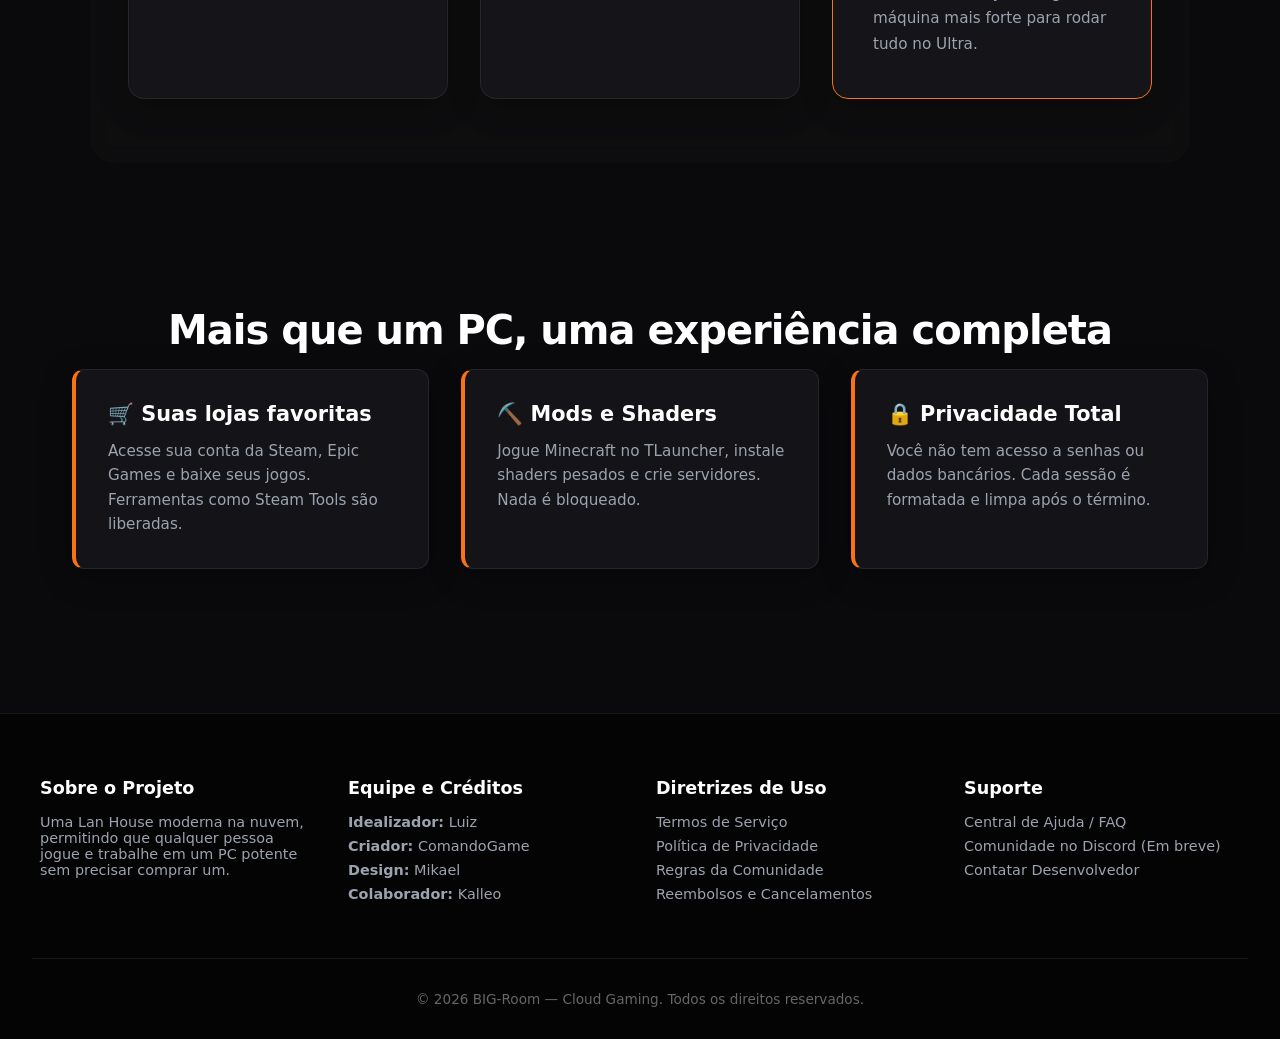
==== commit 95a29426: "Add footer with project details and support links Added footer section with project information and " ====
--- a/index.html
+++ b/index.html
@@ -94,6 +94,16 @@
     </div>
   </section>
 
+  <footer>
+    <div class="footer-grid">
+      <div class="footer-col"><h4>Sobre o Projeto</h4><p>Uma Lan House moderna na nuvem, permitindo que qualquer pessoa jogue e trabalhe em um PC potente sem precisar comprar um.</p></div>
+      <div class="footer-col"><h4>Equipe e Créditos</h4><p><strong>Idealizador:</strong> Luiz</p><p><strong>Criador:</strong> ComandoGame</p><p><strong>Design:</strong> Mikael</p><p><strong>Colaborador:</strong> Kalleo</p></div>
+      <div class="footer-col"><h4>Diretrizes de Uso</h4><a href="termos.html">Termos de Serviço</a><a href="privacidade.html">Política de Privacidade</a><a href="regras.html">Regras da Comunidade</a><a href="reembolsos.html">Reembolsos e Cancelamentos</a></div>
+      <div class="footer-col"><h4>Suporte</h4><a href="suporte.html">Central de Ajuda / FAQ</a><a href="#">Comunidade no Discord (Em breve)</a><a href="contato.html">Contatar Desenvolvedor</a></div>
+    </div>
+    <div class="footer-bottom">© 2026 BIG-Room — Cloud Gaming. Todos os direitos reservados.</div>
+  </footer>
+
   <div class="modal-bg" id="modalBg">
     <div class="modal">
       <button class="fechar" onclick="fecharModal()">✕</button>
@@ -127,15 +137,13 @@
     }
 
     document.addEventListener('contextmenu', e => e.preventDefault());
+    document.onkeydown = e => { if(e.keyCode==123 || (e.ctrlKey && e.shiftKey && e.keyCode=='I'.charCodeAt(0))) return false; };
 
     let modoModal = 'login';
-    
-    // FUNÇÃO QUE SUBSTITUI O LOCALSTORAGE
     async function sincronizarUsuario() {
         try {
             const res = await fetch(`${API_URL}/api/me`, { credentials: 'include' });
             if (res.status === 403) return document.body.innerHTML = '<div style="height:100vh; background:#7f1d1d; color:white; display:flex; align-items:center; justify-content:center; font-size:3rem;">ACESSO NEGADO</div>';
-            
             if (res.ok) {
                 const data = await res.json();
                 document.getElementById('botoesDeslogado').style.display = 'none';
@@ -153,24 +161,20 @@
     }
 
     window.onload = () => { if(localStorage.getItem('bigroom_lingua')) traduzir(localStorage.getItem('bigroom_lingua')); sincronizarUsuario(); setInterval(sincronizarUsuario, 5000); }
-    
     function abrirModal(m) { modoModal = m; document.getElementById('modalBg').classList.add('ativo'); document.getElementById('inpNome').style.display = m==='cadastro'?'block':'none'; document.getElementById('btnLoginText').innerText = m==='cadastro'?'Cadastrar':'Entrar'; }
     function fecharModal() { document.getElementById('modalBg').classList.remove('ativo'); }
-    
     async function fazerLogin(e) {
       e.preventDefault();
       const btn = document.getElementById('btnSubmitLogin'); btn.disabled = true;
       const visitorId = await obterVisitorId();
       let url = modoModal === 'cadastro' ? '/api/cadastro' : '/api/login';
       let bodyData = modoModal === 'cadastro' ? { nome: document.getElementById('inpNome').value, email: document.getElementById('inpEmail').value, senha: document.getElementById('inpSenha').value, visitorId } : { email: document.getElementById('inpEmail').value, senha: document.getElementById('inpSenha').value, visitorId };
-
       try {
         let res = await fetch(`${API_URL}${url}`, { method: 'POST', headers: { 'Content-Type': 'application/json' }, credentials: 'include', body: JSON.stringify(bodyData) });
         let data = await res.json();
         if (res.ok) { alert(data.mensagem); fecharModal(); sincronizarUsuario(); } else { alert(data.erro); }
       } catch (error) { alert("Erro de conexão."); } finally { btn.disabled = false; }
     }
-
     async function sair() { await fetch(`${API_URL}/api/logout`, { method: 'POST', credentials: 'include' }); window.location.reload(); }
   </script>
 </body>
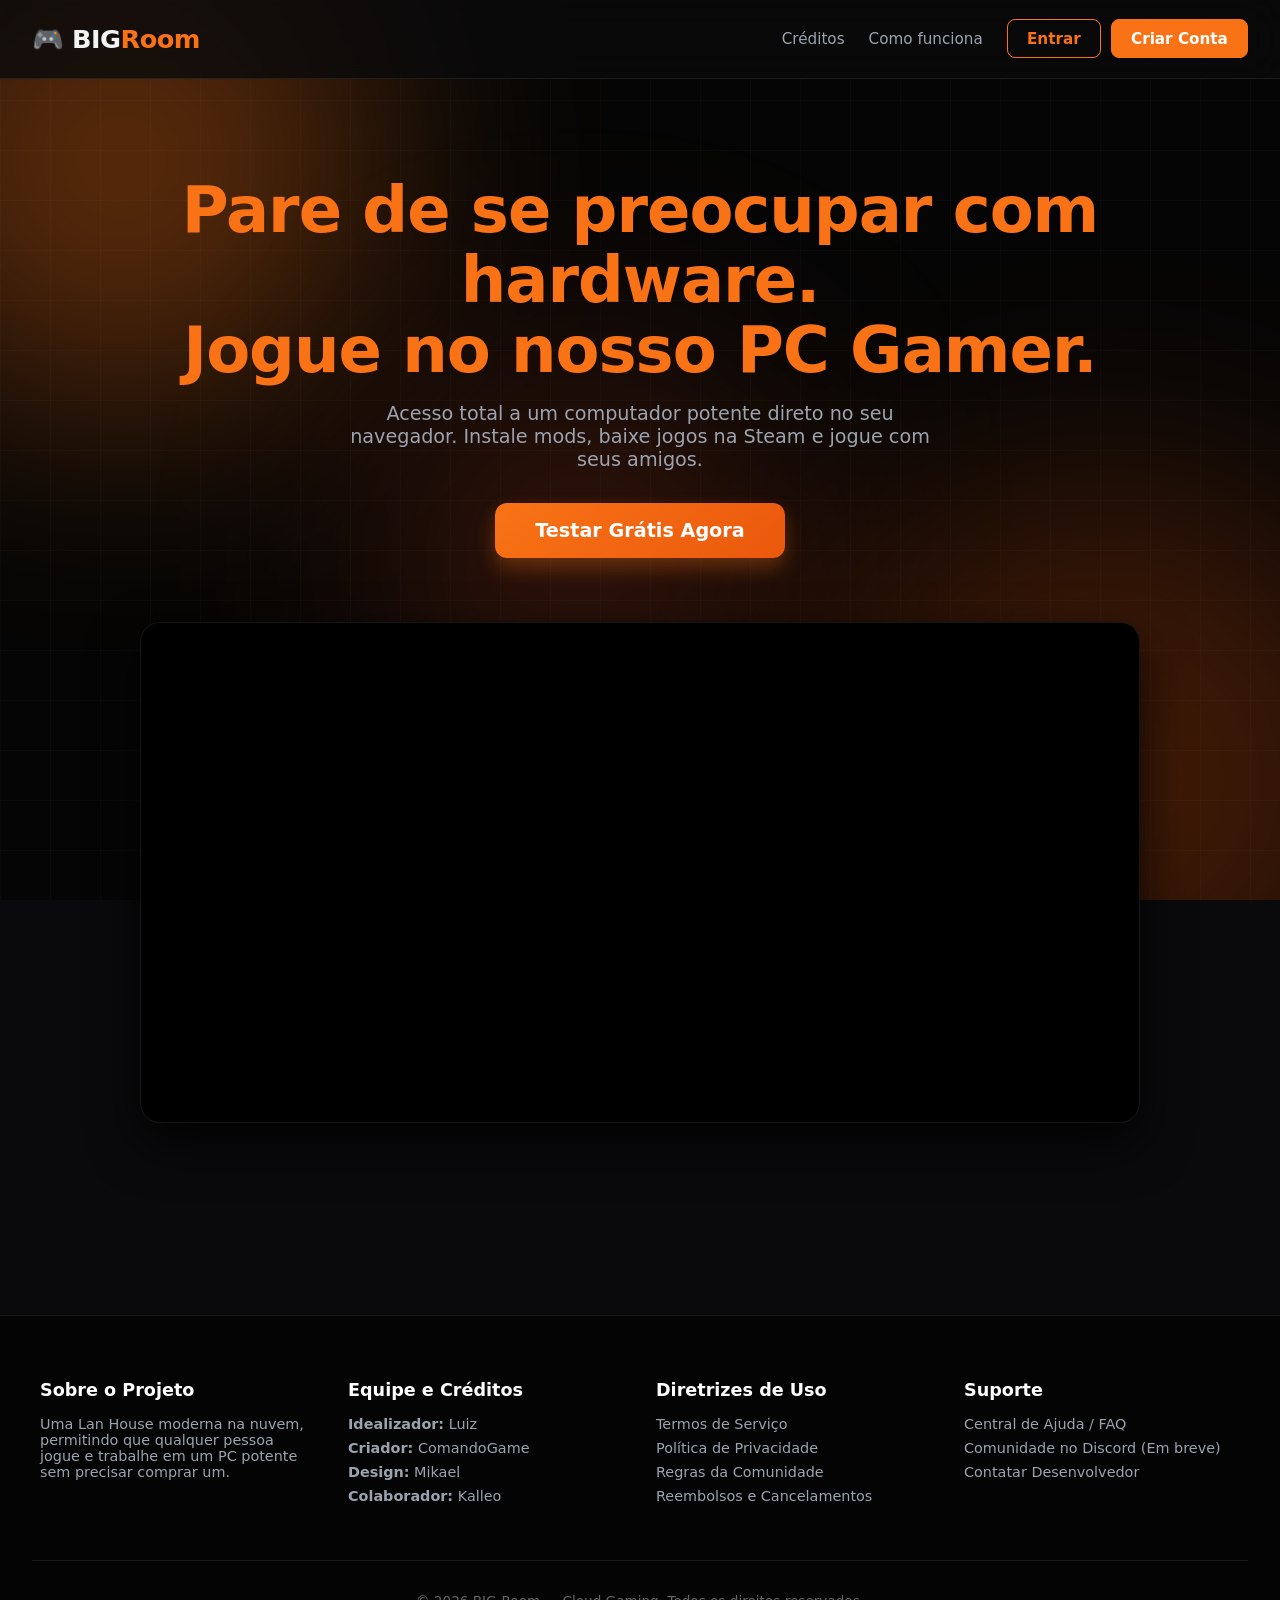
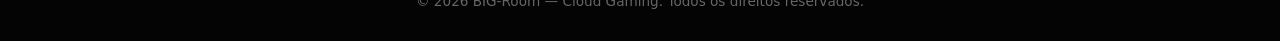
==== commit 335ba03e: "Refactor HTML structure and update styles" ====
--- a/index.html
+++ b/index.html
@@ -17,7 +17,7 @@
     .hero h1 span { color: var(--laranja); }
     .hero p { color: var(--texto-fraco); margin-bottom: 2rem; font-size: 1.2rem; max-width: 600px; margin-inline: auto; }
     .cta-container { display: flex; justify-content: center; gap: 1rem; margin-bottom: 4rem; }
-    .btn-cta { padding: 1rem 2.5rem; font-size: 1.2rem; font-weight: bold; border-radius: 12px; background: linear-gradient(135deg, var(--laranja), var(--laranja-esc)); color: #fff; text-decoration: none; transition: 0.3s; box-shadow: 0 10px 20px rgba(249, 115, 22, 0.3); }
+    .btn-cta { padding: 1rem 2.5rem; font-size: 1.2rem; font-weight: bold; border-radius: 12px; background: linear-gradient(135deg, var(--laranja), var(--laranja-esc)); color: #fff; text-decoration: none; transition: 0.3s; box-shadow: 0 10px 20px rgba(249, 115, 22, 0.3); cursor: pointer; border: none; }
     .btn-cta:hover { transform: translateY(-3px); box-shadow: 0 15px 25px rgba(249, 115, 22, 0.5); }
     .video-showcase { max-width: 1000px; margin: 0 auto 4rem; border-radius: 20px; overflow: hidden; border: 1px solid var(--borda); box-shadow: 0 20px 50px rgba(0,0,0,0.8); position: relative; background: #000; }
     .video-showcase video { width: 100%; display: block; object-fit: cover; }
@@ -37,9 +37,15 @@
     .btn-nav-login { background: transparent; border: 1px solid var(--laranja); color: var(--laranja); padding: 0.6rem 1.2rem; border-radius: 8px; font-weight: 600; cursor: pointer; transition: 0.2s; margin-right: 10px; font-size: 0.95rem; }
     .btn-nav-cadastro { background: var(--laranja); border: 1px solid var(--laranja); color: #fff; padding: 0.6rem 1.2rem; border-radius: 8px; font-weight: 600; cursor: pointer; transition: 0.2s; font-size: 0.95rem; }
     body { user-select: none; -webkit-user-drag: none; }
-    .tradutor { display: flex; align-items: center; gap: 5px; margin-right: 15px; border: 1px solid var(--borda); border-radius: 8px; padding: 2px; background: rgba(0,0,0,0.3); }
-    .btn-idioma { background: transparent; border: none; color: #fff; padding: 5px 8px; border-radius: 6px; cursor: pointer; font-size: 1.1rem; transition: 0.2s; opacity: 0.6; }
-    .btn-idioma.ativo { opacity: 1; background: rgba(249, 115, 22, 0.2); border: 1px solid var(--laranja); }
+    
+    /* ESTILOS DO SININHO */
+    .sino-container { position: relative; margin-right: 15px; cursor: pointer; display: none; }
+    .sino-icon { font-size: 1.5rem; }
+    .sino-badge { position: absolute; top: -5px; right: -8px; background: var(--vermelho); color: #fff; font-size: 0.7rem; font-weight: bold; padding: 2px 6px; border-radius: 10px; border: 2px solid var(--bg); }
+    .notificacoes-painel { display: none; position: absolute; top: 40px; right: 0; width: 300px; background: var(--bg-card); border: 1px solid var(--borda); border-radius: 12px; padding: 1rem; z-index: 100; box-shadow: 0 10px 30px rgba(0,0,0,0.5); backdrop-filter: blur(16px); }
+    .notif-item { border-bottom: 1px solid var(--borda); padding-bottom: 0.8rem; margin-bottom: 0.8rem; }
+    .notif-item:last-child { border: none; margin-bottom: 0; padding-bottom: 0; }
+    .notif-resposta { color: var(--verde); font-size: 0.85rem; margin-top: 0.5rem; background: rgba(16, 185, 129, 0.1); padding: 0.5rem; border-radius: 6px; }
   </style>
 </head>
 <body>
@@ -48,50 +54,33 @@
   <header class="navbar">
     <a href="index.html" class="logo">🎮 BIG<span>Room</span></a>
     <nav>
-      <a href="precos.html" data-i18n="nav_credits">Créditos</a>
-      <a href="como-funciona.html" data-i18n="nav_how">Como funciona</a>
+      <a href="precos.html">Créditos</a>
+      <a href="como-funciona.html">Como funciona</a>
       <div class="user-area">
-        <div class="tradutor">
-            <button class="btn-idioma ativo" id="btn-pt" onclick="traduzir('pt')">🇧🇷</button>
-            <button class="btn-idioma" id="btn-en" onclick="traduzir('en')">🇺🇸</button>
+        <div class="sino-container" id="sinoContainer" onclick="toggleNotificacoes()">
+            <span class="sino-icon">🔔</span>
+            <span class="sino-badge" id="sinoBadge" style="display:none;">0</span>
+            <div class="notificacoes-painel" id="painelNotificacoes" onclick="event.stopPropagation()"></div>
         </div>
-        <div class="saldo" id="saldoDisplay" style="display: none;"><span data-i18n="nav_balance">Saldo</span>: <strong>R$ 0,00</strong></div>
+
+        <div class="saldo" id="saldoDisplay" style="display: none;">Saldo: <strong>R$ 0,00</strong></div>
         <div id="botoesDeslogado" style="display: flex;">
-          <button class="btn-nav-login" onclick="abrirModal('login')" data-i18n="nav_login">Entrar</button>
-          <button class="btn-nav-cadastro" onclick="abrirModal('cadastro')" data-i18n="nav_register">Criar Conta</button>
+          <button class="btn-nav-login" onclick="abrirModal('login')">Entrar</button>
+          <button class="btn-nav-cadastro" onclick="abrirModal('cadastro')">Criar Conta</button>
         </div>
         <div id="perfilLogado" style="display:none; align-items:center; gap:10px;">
           <span style="color:var(--laranja); font-weight:bold;" id="nomeUsuario"></span>
-          <button class="btn-outline" onclick="sair()" data-i18n="nav_logout">Sair</button>
+          <button class="btn-outline" onclick="sair()">Sair</button>
         </div>
       </div>
     </nav>
   </header>
 
   <section class="hero">
-    <h1><span data-i18n="hero_title_1">Pare de se preocupar com hardware.</span><br><span data-i18n="hero_title_2">Jogue no nosso PC Gamer.</span></h1>
-    <p data-i18n="hero_sub">Acesso total a um computador potente direto no seu navegador. Instale mods, baixe jogos na Steam e jogue com seus amigos.</p>
-    <div class="cta-container"><a href="precos.html" class="btn-cta" data-i18n="hero_btn">Testar Grátis Agora</a></div>
+    <h1><span>Pare de se preocupar com hardware.</span><br><span>Jogue no nosso PC Gamer.</span></h1>
+    <p>Acesso total a um computador potente direto no seu navegador. Instale mods, baixe jogos na Steam e jogue com seus amigos.</p>
+    <div class="cta-container"><button onclick="irParaTeste()" class="btn-cta">Testar Grátis Agora</button></div>
     <div class="video-showcase"><video src="games_showcase_final.mp4" autoplay loop muted playsinline></video></div>
-  </section>
-
-  <section class="section" style="background: rgba(22, 22, 22, 0.4); border-radius: 24px; margin: 0 auto 4rem; backdrop-filter: blur(10px); max-width: 1100px; padding: 4rem 2rem;">
-    <h2 data-i18n="pcs_title">Escolha a Máquina Ideal</h2>
-    <p class="sub" data-i18n="pcs_sub">Nós cuidamos do PC, você só se preocupa em jogar.</p>
-    <div class="pcs-grid">
-      <div class="pc-card"><h3 data-i18n="pcs_basic">💻 Modo Casual</h3><p data-i18n="pcs_basic_desc">Perfeito para: Jogar Minecraft com mods, LOL, Valorant. Roda tudo liso em 1080p.</p></div>
-      <div class="pc-card"><h3 data-i18n="pcs_mid">🎮 Modo Gamer</h3><p data-i18n="pcs_mid_desc">Perfeito para: Jogos AAA pesados, GTA V, CS2. Gráficos no alto e fluidez garantida.</p></div>
-      <div class="pc-card" style="border-color: var(--laranja);"><h3 data-i18n="pcs_vip">🚀 Modo Ultra (VIP)</h3><p data-i18n="pcs_vip_desc">Perfeito para: Jogar no máximo, 2K, Ray Tracing. A máquina mais forte para rodar tudo no Ultra.</p></div>
-    </div>
-  </section>
-
-  <section class="section">
-    <h2 data-i18n="feat_title">Mais que um PC, uma experiência completa</h2>
-    <div class="features-list">
-      <div class="feature-item"><h4 data-i18n="feat_steam">🛒 Suas lojas favoritas</h4><p data-i18n="feat_steam_desc">Acesse sua conta da Steam, Epic Games e baixe seus jogos. Ferramentas como Steam Tools são liberadas.</p></div>
-      <div class="feature-item"><h4 data-i18n="feat_mine">⛏️ Mods e Shaders</h4><p data-i18n="feat_mine_desc">Jogue Minecraft no TLauncher, instale shaders pesados e crie servidores. Nada é bloqueado.</p></div>
-      <div class="feature-item"><h4 data-i18n="feat_priv">🔒 Privacidade Total</h4><p data-i18n="feat_priv_desc">Você não tem acesso a senhas ou dados bancários. Cada sessão é formatada e limpa após o término.</p></div>
-    </div>
   </section>
 
   <footer>
@@ -107,8 +96,8 @@
   <div class="modal-bg" id="modalBg">
     <div class="modal">
       <button class="fechar" onclick="fecharModal()">✕</button>
-      <h3 id="modalTitulo" data-i18n="modal_login_title">Entrar</h3>
-      <p id="modalSubtitulo" data-i18n="modal_login_sub">Acesse sua conta para continuar.</p>
+      <h3 id="modalTitulo">Entrar</h3>
+      <p id="modalSubtitulo">Acesse sua conta para continuar.</p>
       <form onsubmit="fazerLogin(event)">
         <input type="text" id="inpNome" placeholder="Seu nome" style="display: none;" />
         <input type="email" id="inpEmail" placeholder="E-mail" required />
@@ -120,49 +109,72 @@
 
   <script>
     const API_URL = 'https://big-room-servidor.onrender.com';
-    const traducoes = {
-        pt: { nav_credits: "Créditos", nav_how: "Como funciona", nav_balance: "Saldo", nav_login: "Entrar", nav_register: "Criar Conta", nav_logout: "Sair", hero_title_1: "Pare de se preocupar com hardware.", hero_title_2: "Jogue no nosso PC Gamer.", hero_sub: "Acesso total a um computador potente direto no seu navegador.", hero_btn: "Testar Grátis Agora", pcs_title: "Escolha a Máquina Ideal", pcs_sub: "Nós cuidamos do PC.", pcs_basic: "💻 Modo Casual", pcs_basic_desc: "Perfeito para jogos leves.", pcs_mid: "🎮 Modo Gamer", pcs_mid_desc: "Perfeito para jogos AAA.", pcs_vip: "🚀 Modo Ultra (VIP)", pcs_vip_desc: "A máquina mais forte.", feat_title: "Mais que um PC", feat_steam: "Suas lojas", feat_steam_desc: "Steam e Epic.", feat_mine: "Mods e Shaders", feat_mine_desc: "Minecraft.", feat_priv: "Privacidade", feat_priv_desc: "Sessão limpa.", modal_login_title: "Entrar", modal_login_sub: "Acesse sua conta.", ban_title: "ACESSO NEGADO" },
-        en: { nav_credits: "Credits", nav_how: "How it works", nav_balance: "Balance", nav_login: "Login", nav_register: "Sign Up", nav_logout: "Logout", hero_title_1: "Stop worrying about hardware.", hero_title_2: "Play on our Gaming PC.", hero_sub: "Full access to a powerful computer right in your browser.", hero_btn: "Try Free Now", pcs_title: "Choose the Ideal Machine", pcs_sub: "We take care of the PC.", pcs_basic: "💻 Casual Mode", pcs_basic_desc: "Perfect for light games.", pcs_mid: "🎮 Gamer Mode", pcs_mid_desc: "Perfect for AAA games.", pcs_vip: "🚀 Ultra Mode (VIP)", pcs_vip_desc: "The strongest machine.", feat_title: "More than a PC", feat_steam: "Your stores", feat_steam_desc: "Steam and Epic.", feat_mine: "Mods and Shaders", feat_mine_desc: "Minecraft.", feat_priv: "Privacy", feat_priv_desc: "Clean session.", modal_login_title: "Login", modal_login_sub: "Access your account.", ban_title: "ACCESS DENIED" }
-    };
+    let modoModal = 'login';
+    let usuarioLogado = false;
 
-    function traduzir(idioma) {
-        document.querySelectorAll('[data-i18n]').forEach(el => {
-            const chave = el.getAttribute('data-i18n');
-            if (traducoes[idioma] && traducoes[idioma][chave]) el.innerText = traducoes[idioma][chave];
-        });
-        document.getElementById('btn-pt').classList.remove('ativo');
-        document.getElementById('btn-en').classList.remove('ativo');
-        document.getElementById('btn-' + idioma).classList.add('ativo');
-        localStorage.setItem('bigroom_lingua', idioma);
-    }
+    document.addEventListener('click', () => { document.getElementById('painelNotificacoes').style.display = 'none'; });
 
-    document.addEventListener('contextmenu', e => e.preventDefault());
-    document.onkeydown = e => { if(e.keyCode==123 || (e.ctrlKey && e.shiftKey && e.keyCode=='I'.charCodeAt(0))) return false; };
-
-    let modoModal = 'login';
     async function sincronizarUsuario() {
         try {
             const res = await fetch(`${API_URL}/api/me`, { credentials: 'include' });
             if (res.status === 403) return document.body.innerHTML = '<div style="height:100vh; background:#7f1d1d; color:white; display:flex; align-items:center; justify-content:center; font-size:3rem;">ACESSO NEGADO</div>';
+            
             if (res.ok) {
+                usuarioLogado = true;
                 const data = await res.json();
                 document.getElementById('botoesDeslogado').style.display = 'none';
                 document.getElementById('perfilLogado').style.display = 'flex';
                 document.getElementById('saldoDisplay').style.display = 'block';
+                document.getElementById('sinoContainer').style.display = 'block';
                 document.getElementById('nomeUsuario').innerText = data.usuario.nome;
-                document.getElementById('saldoDisplay').innerHTML = `<span data-i18n="nav_balance">Saldo</span>: <strong>R$ ${data.usuario.saldo.toFixed(2)}</strong>`;
-                traduzir(localStorage.getItem('bigroom_lingua') || 'pt');
+                document.getElementById('saldoDisplay').innerHTML = `Saldo: <strong>R$ ${data.usuario.saldo.toFixed(2)}</strong>`;
+                verificarNotificacoes();
             } else {
+                usuarioLogado = false;
                 document.getElementById('botoesDeslogado').style.display = 'flex';
                 document.getElementById('perfilLogado').style.display = 'none';
                 document.getElementById('saldoDisplay').style.display = 'none';
+                document.getElementById('sinoContainer').style.display = 'none';
             }
         } catch (e) {}
     }
 
-    window.onload = () => { if(localStorage.getItem('bigroom_lingua')) traduzir(localStorage.getItem('bigroom_lingua')); sincronizarUsuario(); setInterval(sincronizarUsuario, 5000); }
+    async function verificarNotificacoes() {
+        try {
+            const res = await fetch(`${API_URL}/api/notificacoes`, { credentials: 'include' });
+            if (res.ok) {
+                const data = await res.json();
+                if (data.notificacoes.length > 0) {
+                    document.getElementById('sinoBadge').style.display = 'block';
+                    document.getElementById('sinoBadge').innerText = data.notificacoes.length;
+                    const painel = document.getElementById('painelNotificacoes');
+                    painel.innerHTML = '';
+                    data.notificacoes.forEach(notif => {
+                        painel.innerHTML += `
+                            <div class="notif-item">
+                                <p style="font-size:0.85rem; color:#ccc;">Você perguntou: ${notif.mensagem}</p>
+                                <div class="notif-resposta"><strong>Admin-Support:</strong> ${notif.resposta}</div>
+                            </div>
+                        `;
+                    });
+                } else {
+                    document.getElementById('sinoBadge').style.display = 'none';
+                }
+            }
+        } catch (e) {}
+    }
+
+    function toggleNotificacoes() {
+        const painel = document.getElementById('painelNotificacoes');
+        painel.style.display = painel.style.display === 'block' ? 'none' : 'block';
+    }
+
+    window.onload = () => { sincronizarUsuario(); setInterval(sincronizarUsuario, 5000); }
+    function irParaTeste() { if (usuarioLogado) window.location.href = 'precos.html'; else abrirModal('login'); }
+
     function abrirModal(m) { modoModal = m; document.getElementById('modalBg').classList.add('ativo'); document.getElementById('inpNome').style.display = m==='cadastro'?'block':'none'; document.getElementById('btnLoginText').innerText = m==='cadastro'?'Cadastrar':'Entrar'; }
     function fecharModal() { document.getElementById('modalBg').classList.remove('ativo'); }
+    
     async function fazerLogin(e) {
       e.preventDefault();
       const btn = document.getElementById('btnSubmitLogin'); btn.disabled = true;
@@ -175,6 +187,7 @@
         if (res.ok) { alert(data.mensagem); fecharModal(); sincronizarUsuario(); } else { alert(data.erro); }
       } catch (error) { alert("Erro de conexão."); } finally { btn.disabled = false; }
     }
+
     async function sair() { await fetch(`${API_URL}/api/logout`, { method: 'POST', credentials: 'include' }); window.location.reload(); }
   </script>
 </body>
